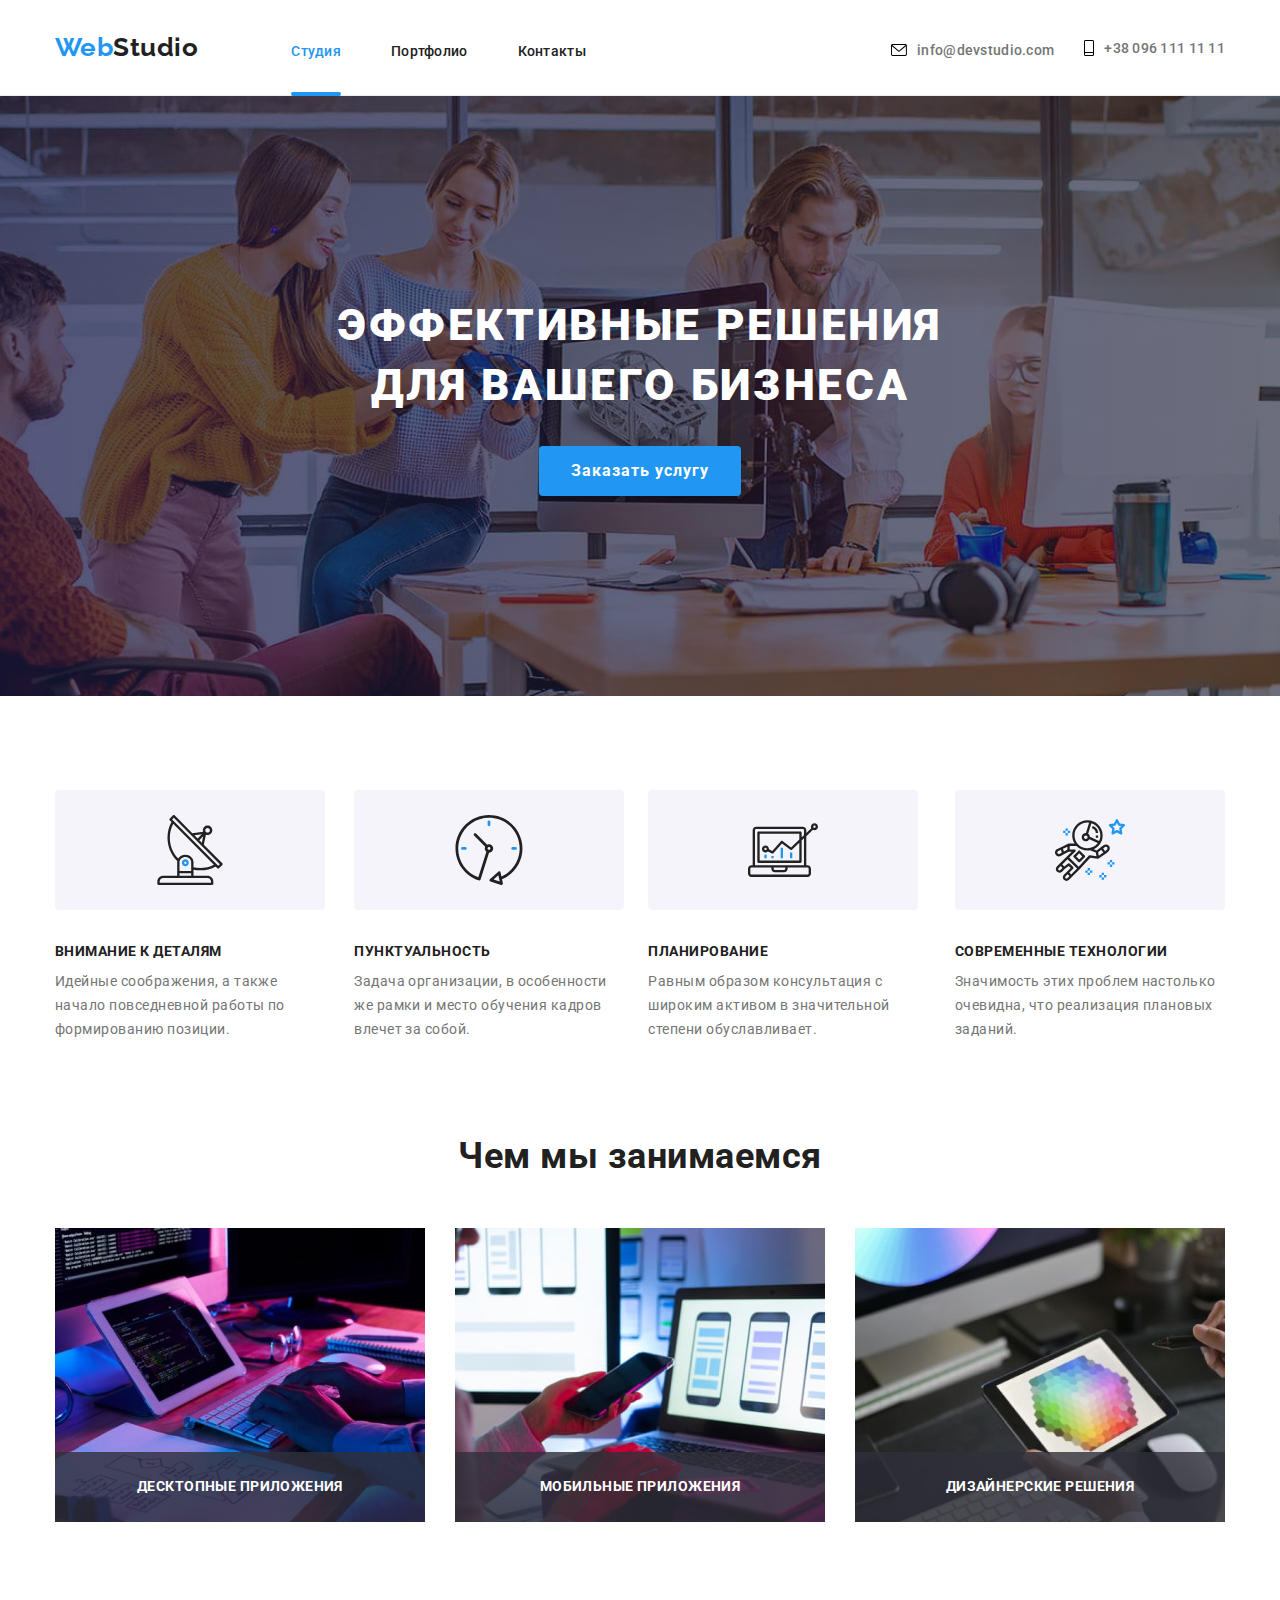
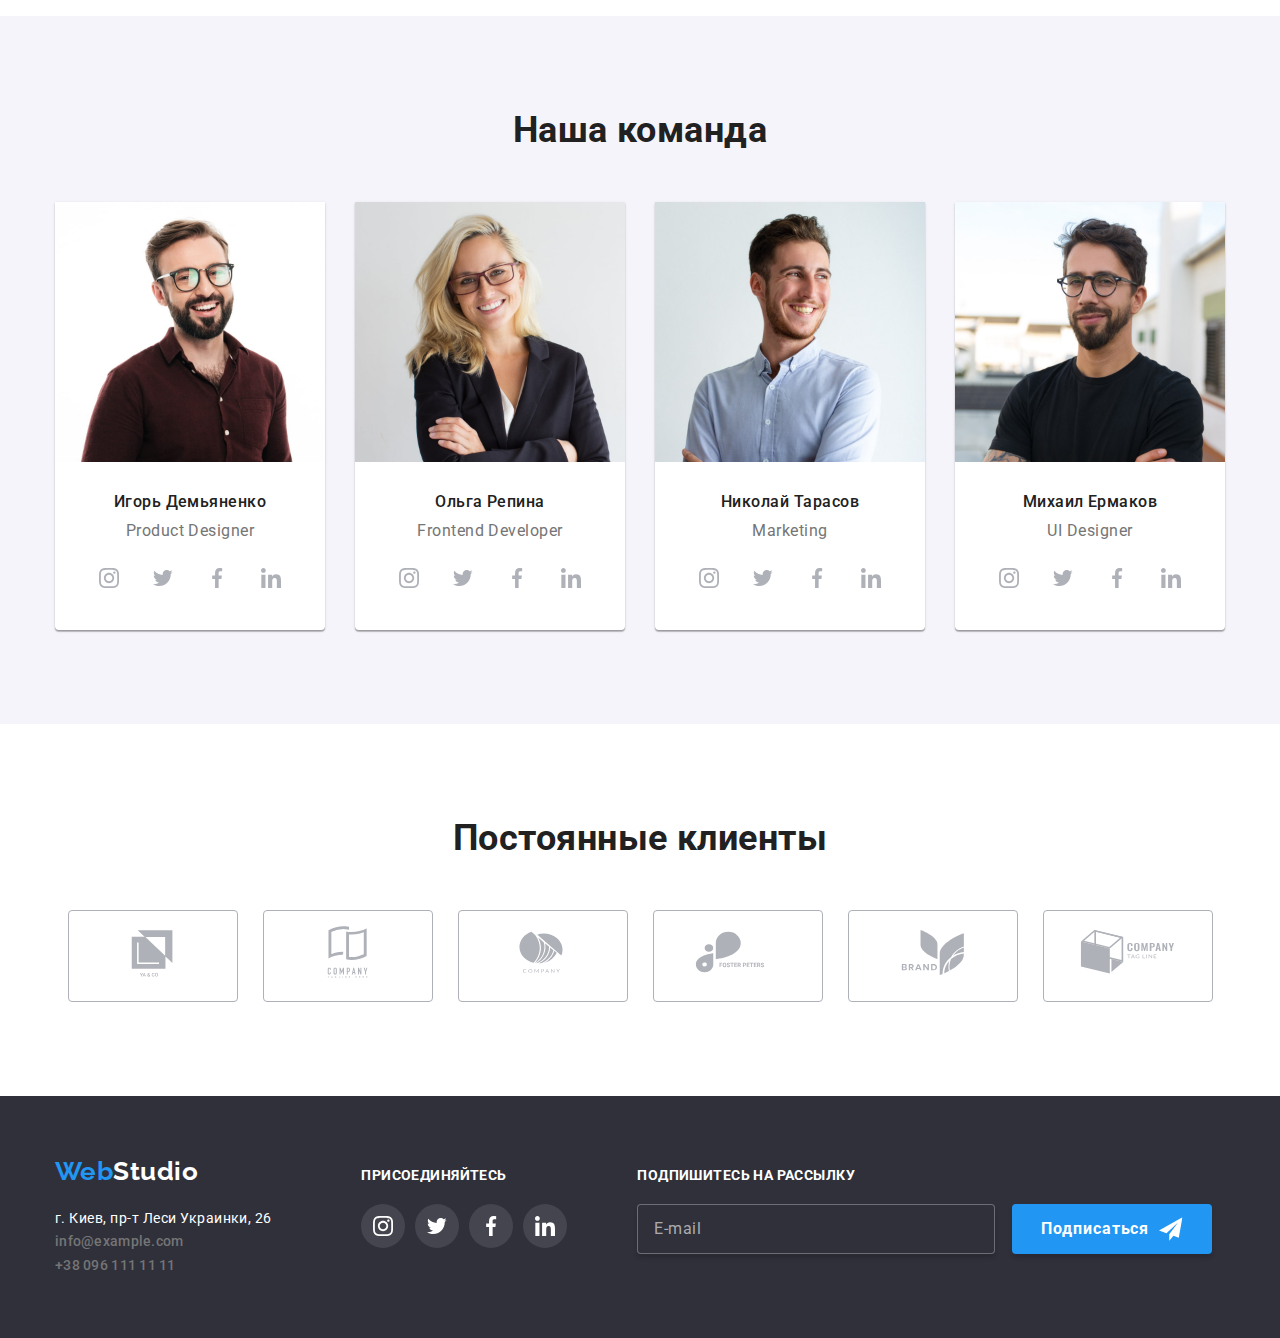
==== index.html @ 7a1269e2 "Добавляет стартовые файлы" ====
<!DOCTYPE html>
<html lang="ru">
<head>
    <meta charset="UTF-8">
    <meta http-equiv="X-UA-Compatible" content="IE=edge">
    <meta name="viewport" content="width=device-width, initial-scale=1.0">
    <title>Document</title>

    <link rel="preconnect" href="https://fonts.googleapis.com">
    <link rel="preconnect" href="https://fonts.gstatic.com" crossorigin>
    <link href="https://fonts.googleapis.com/css2?family=Raleway:wght@700&family=Roboto:wght@400;500;700;900&display=swap" rel="stylesheet">

    <link rel="stylesheet" href="https://cdnjs.cloudflare.com/ajax/libs/modern-normalize/1.1.0/modern-normalize.min.css">

    <link rel="stylesheet" href="./css/reset.css">
    <link rel="stylesheet" href="./css/styles.css">

</head>
<body>
    <!--Шапка сайта-->
   <header class="header">
       <div class="container">
            <a href="./index.html" class="logo" lang="en">Web<span class="logo-color-black">Studio</span></a>

            <nav>
                <ul class="site-nav list">
                    <li><a href="./index.html" class="nav-link current">Студия</a></li>
                    <li><a href="./portfolio.html" class="nav-link">Портфолио</a></li>
                    <li><a href="#" class="nav-link">Контакты</a></li>
                </ul>
            </nav>

            <ul class="contacts">
                <li>
                    <a href="mailto:info@devstudio.com" class="contact-link">
                    <svg class="contact-icon" width="16" height="12"><use href="./images/icons.svg#icon-mail-icon"></use></svg>
                    info@devstudio.com</a>
                </li>
                <li>
                    <a href="tel:+380961111111" class="contact-link">
                    <svg class="contact-icon" width="10" height="16"><use href="./images/icons.svg#icon-phone-icon"></use></svg>
                    +38 096 111 11 11</a>
                </li>
            </ul>
        </div>
   </header>

    <main>

    <!--section hero-->
        <section class="hero">
            <div class="container">
                <h1 class="hero-title">Эффективные решения<br/> для вашего бизнеса</h1>
                <button type="button" class="submit" data-modal-open>Заказать услугу</button>
            </div>
        </section>

    <!--Особенности-->
        <section class="section features">
            <h2 class="hidden-elem">Особенности</h2>

            <div class="container">
            <ul class="features-list">
                <li>
                    <svg class="features-icon">
                        <use href="./images/icons.svg#icon-antenna"></use>
                    </svg>
                    <h3 class="title">Внимание к деталям</h3>
                    <p class="desc">Идейные соображения, а также начало повседневной работы по формированию позиции.</p>
                </li>
                <li>
                    <svg class="features-icon">
                        <use href="./images/icons.svg#icon-clock"></use>
                    </svg>
                    <h3 class="title">Пунктуальность</h3>
                    <p class="desc">Задача организации, в особенности же рамки и место обучения кадров влечет за собой.</p>
                </li>
                <li>
                    <svg class="features-icon">
                        <use href="./images/icons.svg#icon-diagram"></use>
                    </svg>
                    <h3 class="title">Планирование</h3>
                    <p class="desc">Равным образом консультация с широким активом в значительной степени обуславливает.</p>
                </li>
                <li>
                    <svg class="features-icon">
                        <use href="./images/icons.svg#icon-astronaut"></use>
                    </svg>
                    <h3 class="title">Современные технологии</h3>
                    <p class="desc">Значимость этих проблем настолько очевидна, что реализация плановых заданий.</p>
                </li>
            </ul>
            </div>
        </section>

    <!--Чем мы занимаемся-->
        <section class="section">
            <h2 class="section-title">Чем мы занимаемся</h2>
            <div class="container">

            <ul class="works">
                <li>
                    <div class="img-wrap">
                        <a href="">
                            <img src="./images/img1.jpg" alt="Разработка десктопного приложения" width="370" height="294">
                        </a>

                        <div class="description">
                            <p class="description-text">Десктопные приложения</p>
                        </div>
                    </div>
                </li>
                <li>
                    <div class="img-wrap">
                        <a href="">
                            <img src="./images/img2.jpg" alt="Разработка мобильного приложения" width="370" height="294">
                        </a>

                        <div class="description">
                            <p class="description-text">Мобильные приложения</p>
                        </div>
                    </div>
                </li>
                <li>
                    <div class="img-wrap">
                        <a href="">
                            <img src="./images/img3.jpg" alt="Дизайн" width="370" height="294">
                        </a>

                        <div class="description">
                            <p class="description-text">Дизайнерские решения</p>
                        </div>
                    </div>
                </li>
            </ul>
            </div>
        </section>

    <!--Наша команда-->
        <section class="section team">
            <h2 class="section-title">Наша команда</h2>

            <div class="container">

            <ul class="team-members">
                <li class="card">
                    <img src="./images/photo1.jpg" alt="Игорь Демьяненко" width="270"> 
                    <div class="member-card">
                        <h3 class="name">Игорь Демьяненко</h3>
                        <p class="position">Product Designer</p>

                        <ul class="social-list">
                            <li>
                                <a href="#" class="social-link" aria-label="Instagram">
                                    <svg class="icon">
                                        <use href="./images/icons.svg#icon-instagram"></use>
                                    </svg>
                                </a>
                            </li>
                            <li>
                                <a href="#" class="social-link" aria-label="Twitter">
                                    <svg class="icon">
                                        <use href="./images/icons.svg#icon-twitter"></use>
                                    </svg>
                                </a>
                            </li>
                            <li>
                                <a href="#" class="social-link" aria-label="Facebook">
                                    <svg class="icon">
                                        <use href="./images/icons.svg#icon-facebook"></use>
                                    </svg>
                                </a>
                            </li>
                            <li>
                                <a href="#" class="social-link" aria-label="LinkedIn">
                                    <svg class="icon">
                                        <use href="./images/icons.svg#icon-linkedin"></use>
                                    </svg>
                                </a>
                            </li>
                        </ul>
                    </div>
                </li>
                <li class="card">
                    <img src="./images/photo2.jpg" alt="Ольга Репина" width="270">
                    <div class="member-card">
                        <h3 class="name">Ольга Репина</h3>
                        <p class="position">Frontend Developer</p>

                        <ul class="social-list">
                            <li>
                                <a href="#" class="social-link" aria-label="Instagram">
                                    <svg class="icon">
                                        <use href="./images/icons.svg#icon-instagram"></use>
                                    </svg>
                                </a>
                            </li>
                            <li>
                                <a href="#" class="social-link" aria-label="Twitter">
                                    <svg class="icon">
                                        <use href="./images/icons.svg#icon-twitter"></use>
                                    </svg>
                                </a>
                            </li>
                            <li>
                                <a href="#" class="social-link" aria-label="Facebook">
                                    <svg class="icon">
                                        <use href="./images/icons.svg#icon-facebook"></use>
                                    </svg>
                                </a>
                            </li>
                            <li>
                                <a href="#" class="social-link" aria-label="LinkedIn">
                                    <svg class="icon">
                                        <use href="./images/icons.svg#icon-linkedin"></use>
                                    </svg>
                                </a>
                            </li>
                        </ul>
                    </div>
                </li>
                <li class="card">
                    <img src="./images/photo3.jpg" alt="Николай Тарасов" width="270">
                    <div class="member-card">
                        <h3 class="name">Николай Тарасов</h3>
                        <p class="position">Marketing</p>

                        <ul class="social-list">
                            <li>
                                <a href="#" class="social-link" aria-label="Instagram">
                                    <svg class="icon">
                                        <use href="./images/icons.svg#icon-instagram"></use>
                                    </svg>
                                </a>
                            </li>
                            <li>
                                <a href="#" class="social-link" aria-label="Twitter">
                                    <svg class="icon">
                                        <use href="./images/icons.svg#icon-twitter"></use>
                                    </svg>
                                </a>
                            </li>
                            <li>
                                <a href="#" class="social-link" aria-label="Facebook">
                                    <svg class="icon">
                                        <use href="./images/icons.svg#icon-facebook"></use>
                                    </svg>
                                </a>
                            </li>
                            <li>
                                <a href="#" class="social-link" aria-label="LinkedIn">
                                    <svg class="icon">
                                        <use href="./images/icons.svg#icon-linkedin"></use>
                                    </svg>
                                </a>
                            </li>
                        </ul>
                    </div>
                </li>
                <li class="card">
                    <img src="./images/photo4.jpg" alt="Михаил Ермаков" width="270">
                    <div class="member-card">
                        <h3 class="name">Михаил Ермаков</h3>
                        <p class="position">UI Designer</p>

                        <ul class="social-list">
                            <li>
                                <a href="#" class="social-link" aria-label="Instagram">
                                    <svg class="icon">
                                        <use href="./images/icons.svg#icon-instagram"></use>
                                    </svg>
                                </a>
                            </li>
                            <li>
                                <a href="#" class="social-link" aria-label="Twitter">
                                    <svg class="icon">
                                        <use href="./images/icons.svg#icon-twitter"></use>
                                    </svg>
                                </a>
                            </li>
                            <li>
                                <a href="#" class="social-link" aria-label="Facebook">
                                    <svg class="icon">
                                        <use href="./images/icons.svg#icon-facebook"></use>
                                    </svg>
                                </a>
                            </li>
                            <li>
                                <a href="#" class="social-link" aria-label="LinkedIn">
                                    <svg class="icon">
                                        <use href="./images/icons.svg#icon-linkedin"></use>
                                    </svg>
                                </a>
                            </li>
                        </ul>
                    </div>
                </li>
            </ul>
            </div>
        </section>

    <!--Постоянные клиенты-->
        <section class="section">
            <h2 class="section-title">Постоянные клиенты</h2>

            <div class="container">
                <ul class="clients">
                    <li class="client">
                        <a href="#" class="client-link">
                            <svg class="client-icon"><use href="./images/icons.svg#icon-client-1"></use></svg>
                        </a>
                    </li>
                    <li class="client">
                        <a href="#" class="client-link">
                            <svg class="client-icon"><use href="./images/icons.svg#icon-client-2"></use></svg>
                        </a>
                    </li>
                    <li class="client">
                        <a href="#" class="client-link">
                            <svg class="client-icon"><use href="./images/icons.svg#icon-client-3"></use></svg>
                        </a>
                    </li>
                    <li class="client">
                        <a href="#" class="client-link">
                            <svg class="client-icon"><use href="./images/icons.svg#icon-client-4"></use></svg>
                        </a>
                    </li>
                    <li class="client">
                        <a href="#" class="client-link">
                            <svg class="client-icon"><use href="./images/icons.svg#icon-client-5"></use></svg>
                        </a>
                    </li>
                    <li class="client">
                        <a href="#" class="client-link">
                            <svg class="client-icon"><use href="./images/icons.svg#icon-client-6"></use></svg>
                        </a>
                    </li>
                </ul>
            </div>
        </section>
    </main>

<!--footer-->
    <footer class="footer">
        <div class="container">

            <ul class="footer-list">
                <li>
                    <a href="./index.html" class="logo" lang="en">Web<span class="logo-color-white">Studio</span></a>
    
                    <address class="address">
                        <ul>
                            <li>г. Киев, пр-т Леси Украинки, 26</li>
                            <li>
                                <a href="mailto:info@example.com" class="contact-link">info@example.com</a>
                            </li>
                            <li>
                                <a href="tel:+380961111111" class="contact-link">+38 096 111 11 11</a>
                            </li>
                        </ul>
                    </address>
                </li>
            
                <li>
                    <h2 class="join-title">Присоединяйтесь</h2>

                <ul class="social-list join">
                    <li>
                        <a href="#" class="social-link" aria-label="Instagram">
                            <svg class="icon">
                                <use href="./images/icons.svg#icon-instagram"></use>
                            </svg>
                        </a>
                    </li>
                    <li>
                        <a href="#" class="social-link" aria-label="Twitter">
                            <svg class="icon">
                                <use href="./images/icons.svg#icon-twitter"></use>
                            </svg>
                        </a>
                    </li>
                    <li>
                        <a href="#" class="social-link" aria-label="Facebook">
                            <svg class="icon">
                                <use href="./images/icons.svg#icon-facebook"></use>
                            </svg>
                        </a>
                    </li>
                    <li>
                        <a href="#" class="social-link" aria-label="LinkedIn">
                            <svg class="icon">
                                <use href="./images/icons.svg#icon-linkedin"></use>
                            </svg>
                        </a>
                    </li>
                </ul>
                </li>

                <li>
                    <h2 class="subscribe-title">Подпишитесь на рассылку</h2>
                    <form action="subscribe-form">
                        <input type="email" placeholder="E-mail" class="subscribe-input">
                        <button type="submit" class="subscribe-button">Подписаться<svg class="subscribe-icon">
                            <use href="./images/icons.svg#icon-send"></use>
                        </svg>
                        </button>
                    </form>
                </li>
            </ul>
        </div>
    </footer>

<!--Модальное окно-->
    <div class="backdrop is-hidden" data-modal>
        <div class="modal">
            <button type="button" class="close" data-modal-close>
                <svg class="close-icon">
                    <use href="./images/icons.svg#icon-close"></use>
                </svg>
            </button>

            <form class="form">
                <p class="form-title">Оставьте свои данные, мы вам перезвоним</p>

                <div class="form-field">
                <label class="form-label">Имя</label>
                    <input type="text" name="name" class="form-input">
                    <svg class="form-icon" width="12" height="12">
                        <use href="./images/icons.svg#icon-name"></use>
                    </svg>
                </div>

                <div class="form-field">
                    <label class="form-label">Телефон</label>
                    <input type="tel" name="tel" class="form-input">
                    <svg class="form-icon" width="13" height="13">
                        <use href="./images/icons.svg#icon-tel"></use>
                    </svg>
                </div>

                <div class="form-field">
                    <label class="form-label">Почта</label>
                    <input type="email" name="email" class="form-input">
                    <svg class="form-icon" width="15" height="12">
                        <use href="./images/icons.svg#icon-email"></use>
                    </svg>
                </div>

                <div class="form-field comment">
                    <label class="form-label">Комментарий</label>
                    <textarea name="comment" rows="5" placeholder="Введите текст" class="form-textarea"></textarea>
                </div>

                <div class="form-checkbox">
                    <input type="checkbox" name="checkbox" class="checkbox">
                    <svg class="checkbox-icon" width="16" height="15">
                        <use href="./images/icons.svg#icon-checked"></use>
                    </svg>
                    
                    <label class="checkbox-terms">Соглашаюсь с рассылкой и принимаю <span class="terms-link">Условия договора</span></label>
                </div>

                <button type="submit" class="submit checkbox-button">Отправить</button>
                
            </form>
        </div>

    </div>

    <script src="./js/modal.js"></script>
</body>
</html>
---- css/styles.css ----
:root {
    --main-text-color: #757575;
    --title-text-color: #212121;
    --accent-color: #2196F3;
    --background-accent-color: #2F303A;
    --background-main-color:  #FFFFFF;
    --background-secondary-color: #F5F4FA;

    --card-set-gap: 30px;
    --icon-color: #AFB1B8;
}

body {
    font-family: 'Roboto', sans-serif;
    color: var(--main-text-color);
    background-color: var(--background-main-color);

    letter-spacing: 0.03em;
}

.section {
    padding: 94px 0;
}

.container {
    width: 1200px;
    padding: 0 15px;
    /*border: 1px solid red;*/
    margin: 0 auto;
}

.section-title {
    color: var(--title-text-color);
    font-size: 36px;
    font-weight: bold;
    line-height: 1.16;
    display: flex;
    justify-content: center;
    margin-bottom: 50px;
}

.hidden-elem {
    width: 1px;
    height: 1px;
    overflow: hidden;
    opacity: 0;
    margin-top: -1px;
}

nav,
.site-nav,
.contacts,
header .container {
    background-color: var(--background-main-color);
    display: flex;
    justify-content: space-between;
    align-items: baseline;
}

.header {
    border-bottom: 1px solid #ECECEC;
    padding: 32px 0;
}

.logo {
    display: flex;
    align-items: center;
    margin-right: 93px;

    font-family: Raleway;
    font-weight: bold;
    font-size: 26px;
    line-height: 1.19;
    color: var(--accent-color);  
}

.logo-color-black {
    color: var(--title-text-color);
}

.logo-color-white {
    color: var(--background-main-color);
}

.site-nav .nav-link {
    color: var(--title-text-color);
    font-size: 14px;
    font-weight: 500;
    letter-spacing: 0.02em;
    display: inline-block;
    
    margin-right: 50px;

    transition-property: color;
    transition-duration: 250ms;
    transition-timing-function: cubic-bezier(0.4, 0, 0.2, 1);
}

.site-nav .nav-link:hover,
.site-nav .nav-link:focus {
    color: var(--accent-color);
}

.site-nav .nav-link.current {
    color: var(--accent-color);
}

.nav-link.current::after {
    content: "";
    display: block;
    width: 100%;
    height: 4px;
    border-radius: 2px;
    background-color: var(--accent-color);
    position: relative;
    top: 33px;
    bottom: auto;
}

.contacts {
    margin-left: auto;
}

.contact-link {
    color: var(--main-text-color);
    font-size: 14px;
    font-weight: 500;
    letter-spacing: 0.02em;
    display: inline-flex;
    align-items: center;

    transition-property: color;
    transition-duration: 250ms;
    transition-timing-function: cubic-bezier(0.4, 0, 0.2, 1);
}

.contact-link:hover,
.contact-link:focus {
    color: var(--accent-color);
    fill: var(--accent-color);
}

.contacts .contact-link {
    margin-right: 30px;
}

.contact-icon {
    margin-right: 10px;
}

.site-nav li:last-child a,
.contacts li:last-child a {
    margin-right: 0;
}


/* Стили для index.html*/

.hero {
    max-width: 1600px;
    height: 600px;
    margin-left: auto;
    margin-right: auto;

    background-image: linear-gradient(to right, rgba(33, 38, 94, 0.5), rgba(47, 48, 58, 0.3)), url("../images/overlay-img.jpg");
    background-repeat: no-repeat;
    background-position: center;
    background-size: cover;
    background-color: var(--background-accent-color);

    display: flex;
    text-align: center;
    padding: 200px 0;
}

.hero .hero-title {
    color: #FFFFFF;
    font-style: normal;
    font-size: 44px;
    font-weight: 900;
    line-height: 1.36;
    letter-spacing: 0.06em;
    text-transform: uppercase;
    text-align: center;
    margin-bottom: 30px;
}

.submit {
    cursor: pointer;
    font-family: inherit;
    background-color: var(--accent-color);
    font-weight: bold;
    font-size: 16px;
    line-height: 1.87;
    letter-spacing: 0.06em;
    color: var(--background-main-color);
    box-shadow: 0px 4px 4px rgba(0, 0, 0, 0.15);
    border-radius: 4px;
    padding: 10px 32px;

    transition-property: background-color;
    transition-duration: 250ms;
    transition-timing-function: cubic-bezier(0.4, 0, 0.2, 1);
}

.submit:hover,
.submit:focus {
    background-color: #188CE8;
}

.section.features {
    padding-bottom: 0;
}
.features-list {
    display: flex;
    justify-content: space-between;
    margin-bottom: 0;
}

.features-icon {
    width: 270px;
    height: 120px;
    background:var(--background-secondary-color);
    padding: 25px 0;
    border-radius: 4px;
    margin-bottom: 30px;
}

.features-list .title {
    color: var(--title-text-color);
    font-weight: bold;
    font-size: 14px;
    line-height: 1.14;
    text-transform: uppercase;
    
    margin-bottom: 10px;
}

.features-list .desc {
    color: var(--main-text-color);
    font-size: 14px;
    line-height: 1.71;

    margin-right: 30px;
}

.features-list li:last-child p {
    margin-right: 0;
}

.works {
    display: flex;
    justify-content: space-between;
}

.img-wrap {
    position: relative;
}

.description {
    position: absolute;
    bottom: 0;
    width: 370px;
    height: 70px;
    background: rgba(47, 48, 58, 0.8);
    display: flex;
    justify-content: center;
    align-items: center;
}

.description-text {
    color: var(--background-main-color);
    font-weight: bold;
    font-size: 14px;
    line-height: 1.14;
    letter-spacing: 0.03em;
    text-transform: uppercase;
    text-align: center;
}

.section.team {
    background-color: var(--background-secondary-color);
}

.team-members {
    display: flex;
    justify-content: space-between;
}

.card {
    background-color: var(--background-main-color);
    box-shadow: 0px 1px 3px rgba(0, 0, 0, 0.12), 0px 1px 1px rgba(0, 0, 0, 0.14), 0px 2px 1px rgba(0, 0, 0, 0.2);
    border-radius: 0px 0px 4px 4px;
}

.member-card {
    padding: var(--card-set-gap) 0;
    text-align: center;
}

.team .name {
    font-weight: 500;
    font-size: 16px;
    line-height: 1.19;
    color: var(--title-text-color);
    margin-bottom: 10px;
}

.team .position {
    font-size: 16px;
    line-height: 1.19;
    color: var(--main-text-color);
}

.social-list {
    display: flex;
    justify-content: center;
    margin-top: 16px;
}

.social-list li:not(:last-child) {
    margin-right: 10px;
}

.social-link {
    display: block;
    width: 44px;
    height: 44px;
    border-radius: 50%;
    background-color: var(--background-main-color);

    transition-property: background-color, fill;
    transition-duration: 250ms;
    transition-timing-function: cubic-bezier(0.4, 0, 0.2, 1);
}

.social-link {
    display: flex;
    align-items: center;
    justify-content: center;
}

.social-link:hover,
.social-link:focus {
    background-color: var(--accent-color);
}

.social-link .icon {
    width: 20px;
    height: 20px;
    fill: var(--icon-color);
}

.social-link:hover .icon,
.social-link:focus .icon {
    fill: var(--background-main-color);
}

.clients {
    display: flex;
    justify-content: space-around;
}

.client {
    width: 170px;
    height: 92px;
    border: 1px solid var(--icon-color);
    box-sizing: border-box;
    border-radius: 4px;

    display: flex;
    align-items: center;
    justify-content: center;
    padding: 16px 32px;

    transition-property: border;
    transition-duration: 250ms;
    transition-timing-function: cubic-bezier(0.4, 0, 0.2, 1);
}

.client:hover,
.client:focus {
    border: 1px solid var(--accent-color);
}

.client-icon {
    width: 106px;
    height: 60px;
    fill: var(--icon-color);

    transition-property: fill;
    transition-duration: 250ms;
    transition-timing-function: cubic-bezier(0.4, 0, 0.2, 1);
}

.client:hover .client-icon,
.client:focus .client-icon {
    fill: var(--accent-color);
}


/* Стили для portfolio.html*/

.filters {
    display: flex;
    justify-content: center;
    margin-bottom: 50px;
}

.filters .filter {
    cursor: pointer;
    font-family: inherit;
    font-weight: 500;
    font-size: 16px;
    line-height: 1.62;
    letter-spacing: 0.03em;
    color: var(--title-text-color);
    background-color: var(--background-secondary-color);
    border-radius: 4px;
    padding: 6px 22px;
    margin-right: 8px;

    transition-property: color, background-color, box-shadow;
    transition-duration: 250ms;
    transition-timing-function: cubic-bezier(0.4, 0, 0.2, 1);
}

.filters .filter:hover,
.filters .filter:focus {
    color: var(--background-main-color);
    background-color: var(--accent-color);
    box-shadow: 0px 3px 1px rgba(0, 0, 0, 0.1), 0px 1px 2px rgba(0, 0, 0, 0.08), 0px 2px 2px rgba(0, 0, 0, 0.12);
}

.filters li:last-child {
    margin-right: 0;
}

.portfolio-list {
    display: flex;
    flex-wrap: wrap;

    margin-left: calc(-1 * var(--card-set-gap));
    margin-top: calc(-1 * var(--card-set-gap));
}

.list-item {
    background-color: var(--background-main-color);

    flex-basis: calc(100% / 3 - var(--card-set-gap));
    margin-left: var(--card-set-gap);
    margin-top: var(--card-set-gap);

    transition-property: box-shadow;
    transition-duration: 250ms;
    transition-timing-function: cubic-bezier(0.4, 0, 0.2, 1);
}

.list-item:hover,
.list-item:focus {
    box-shadow: 0px 1px 1px rgba(0, 0, 0, 0.12), 0px 4px 4px rgba(0, 0, 0, 0.06), 1px 4px 6px rgba(0, 0, 0, 0.16);
}


.img-thumb {
    position: relative;
    overflow: hidden;
}

.list-item:hover .overlay,
.list-item:focus .overlay {
    transform: translatey(0);
}

.overlay {
    position: absolute;
    top: 0;
    left: 0;
    width: 100%;
    height: 100%;
    background-color: rgba(33, 150, 243, 0.9);

    transform: translatey(100%);
    transition: transform 250ms ease;
}

.overlay > p {
    padding: 63px 24px;
    margin: 0;

    font-size: 18px;
    line-height: 1.55;
    letter-spacing: 0.03em;
    color: var(--background-main-color);
}

.list-title {
    padding: 20px 24px;
    border: 1px solid #EEEEEE;
    border-top: transparent;
    box-sizing: border-box;
}

.portfolio-list .subtitle {
    font-weight: bold;
    font-size: 18px;
    font-size: 18px;
    line-height: 2;
    letter-spacing: 0.06em;
    color: var(--title-text-color);
    margin-bottom: 4px;
}

.portfolio-list .desc {
    font-size: 16px;
    line-height: 1.87;
    color: var(--main-text-color);
}



.footer {
    background-color: var(--background-accent-color);
    padding: 60px 0;
}

.footer-list {
    display: flex;
    justify-content: flex-start;
    align-items: baseline;
}

.footer-list>li:not(:first-child) {
    margin-left: 70px;
}

.address {
    font-style: normal;
    font-weight: normal;
    font-size: 14px;
    line-height: 1.71;
    color: var(--background-main-color);
    margin-top: 20px;
}

.join-title,
.subscribe-title {
    color: var(--background-main-color);
    font-weight: bold;
    font-size: 14px;
    line-height: 1.14;
    letter-spacing: 0.03em;
    text-transform: uppercase;
    margin-bottom: 20px;
}

.join .social-link {
    background-color: rgba(255, 255, 255, 0.1);

    transition-property: background-color;
    transition-duration: 250ms;
    transition-timing-function: cubic-bezier(0.4, 0, 0.2, 1);
}

.join .social-link .icon {
    fill: var(--background-main-color);
}

.join .social-link:hover,
.join .social-link:focus {
    background-color: var(--accent-color);
}

.subscribe-form {
    display: flex;
    flex-direction: column;
}

.subscribe-input {
    width: 358px;
    height: 50px;
    background-color: var(--background-accent-color);
    border: 1px solid rgba(255, 255, 255, 0.3);
    box-sizing: border-box;
    box-shadow: 0px 4px 4px rgba(0, 0, 0, 0.15);
    border-radius: 4px;
    padding: 15px 16px;
    color: var(--background-main-color);
}

.subscribe-input::placeholder {
    font-style: normal;
    font-weight: normal;
    font-size: 16px;
    line-height: 1.25;
    display: flex;
    align-items: center;
    letter-spacing: 0.03em;
    color: rgba(255, 255, 255, 0.6);
}

.subscribe-button {
    display: inline-flex;
    justify-content: center;
    align-items: center;
    width: 200px;
    height: 50px;
    cursor: pointer;
    font-family: inherit;
    background-color: var(--accent-color);
    box-shadow: 0px 4px 4px rgba(0, 0, 0, 0.15);
    border-radius: 4px;
    padding: 10px 29px;
    font-weight: bold;
    font-size: 16px;
    line-height: 1.87;
    letter-spacing: 0.06em;
    color: var(--background-main-color);
    margin-left: 12px;

    transition-property: background-color;
    transition-duration: 250ms;
    transition-timing-function: cubic-bezier(0.4, 0, 0.2, 1);
}

.subscribe-button:hover,
.subscribe-button:focus {
    background-color: #188CE8;
}

.subscribe-icon {
    width: 24px;
    height: 24px;
    fill: var(--background-main-color);
    margin-left: 10px;
}

/* Стили для модального окна*/

.backdrop {
    position: fixed;
    top: 0;
    left: 0;
    width: 100%;
    height: 100%;
    background-color: rgba(0, 0, 0, 0.2);

    opacity: 1; 
    transition: opacity 250ms cubic-bezier(0.4, 0, 0.2, 1);
}

.backdrop.is-hidden {
    opacity: 0;
    pointer-events: none;
}

.backdrop.is-hidden .modal {
    transform: translate(-50%, -50%) scale(1.1);
}

.modal {
    position: absolute;
    top: 50%;
    left: 50%;
    transform: translate(-50%, -50%);
    width: 528px;
    height: 581px;

    transform: translate(-50%, -50%) scale(1);
    transition: transform 250ms cubic-bezier(0.4, 0, 0.2, 1);

    background-color: var(--background-main-color);
    box-shadow: 0px 1px 3px rgba(0, 0, 0, 0.12), 0px 1px 1px rgba(0, 0, 0, 0.14), 0px 2px 1px rgba(0, 0, 0, 0.2);
    border-radius: 4px;

    padding: 40px;
}

.close {
    position: absolute;
    top: 8px;
    right: 8px;

    display: block;
    width: 30px;
    height: 30px;
    border-radius: 50%;
    background-color: var(--background-main-color);
    border: 1px solid rgba(0, 0, 0, 0.1);
    cursor: pointer;
}

.close-icon {
    width: 11px;
    height: 11px;
    fill: #000000;
}

.close:hover .close-icon,
.close:focus .close-icon {
    fill: var(--accent-color);
}

.form {
    display: flex;
    flex-direction: column;
}

.form-title {
    font-weight: bold;
    font-size: 20px;
    line-height: 1.15;
    letter-spacing: 0.03em;
    color: var(--title-text-color);
    text-align: center;
    margin-bottom: 12px;
}

.form-field {
    position: relative;
    
    margin-bottom: 10px;
    height: 100%;
}

.form-label {
    font-style: normal;
    font-weight: normal;
    font-size: 12px;
    line-height: 1.16;
    letter-spacing: 0.01em;
    color: var(--main-text-color);
    margin-bottom: 4px;
}

.form-input,
.form-textarea {
    width: 100%;
    border: 1px solid rgba(33, 33, 33, 0.2);
    box-sizing: border-box;
    border-radius: 4px;
}

.form-input:focus,
.form-textarea:focus {
    outline-color: var(--accent-color);
    border: 1px solid #2196F3;
}

.form-input {
    display: flex;
    align-items: center;
    height: 40px;
    padding: 14px;
    padding-left: 42px;
}

.form-icon {
    position: absolute;
    top: 50%;
    transform: translateY(25%);
    left: 12px;
    
    fill: var(--title-text-color);
    

    transition: fill 250ms cubic-bezier(0.4, 0, 0.2, 1);
}

.form-input:focus + .form-icon,
.form-textarea:focus + .form-icon {
    fill: var(--accent-color);
}

.form-textarea {
    height: 120px;
    resize: none;
    padding: 12px 16px;
}

.form-textarea::placeholder {
    font-style: normal;
    font-weight: normal;
    font-size: 12px;
    line-height: 1.16;
    letter-spacing: 0.01em;
    color: rgba(117, 117, 117, 0.5);
}

.form-field.comment {
    margin-bottom: 20px;
}

.form-checkbox {
    position: relative;
    display: inline-flex;
    justify-content: center;
    align-items: center;
    margin-bottom: 30px;
    width: 100%;
}

.checkbox-terms {
    font-style: normal;
    font-weight: normal;
    font-size: 14px;
    line-height: 1.71;
    letter-spacing: 0.03em;
    color: var(--main-text-color);
}

.checkbox-terms .terms-link {
    color: var(--accent-color);
    text-decoration: underline solid;
}

.checkbox {
    position: absolute;
    top: 3px;
    left: 12px;
    width: 16px;
    height: 15px;
    
    -moz-appearance: none;
    -webkit-appearance: none;
    appearance: none;
}

.checkbox-terms::before {
    content: "";
    display: inline-flex;
    text-align: center;
    width: 16px;
    height: 15px;
    border: 2px solid var(--title-text-color);
    border-radius: 2px;
    margin-right: 7px;
}

.checkbox-icon {
    position: absolute;
    top: 3px;
    left: 12px;
    opacity: 0;
    pointer-events: none;
    
    background-color: var(--accent-color);
    fill: var(--background-main-color);
    border: 2px solid #2196F3;
    border-radius: 2px;

    /*transform: translatex(50%);
    transition: transform 250ms cubic-bezier(0.4, 0, 0.2, 1);*/
}

.checkbox:focus {
    outline-color: var(--accent-color);
    border: 2px solid #2196F3;
    border-radius: 2px;
}

.checkbox:checked + .checkbox-icon {
    /*transform: translatex(-50%);*/
    opacity: 1; 
    transition: opacity 250ms cubic-bezier(0.4, 0, 0.2, 1);
    background-origin: border-box;
}

.checkbox-button {
    margin: 0 auto;
}
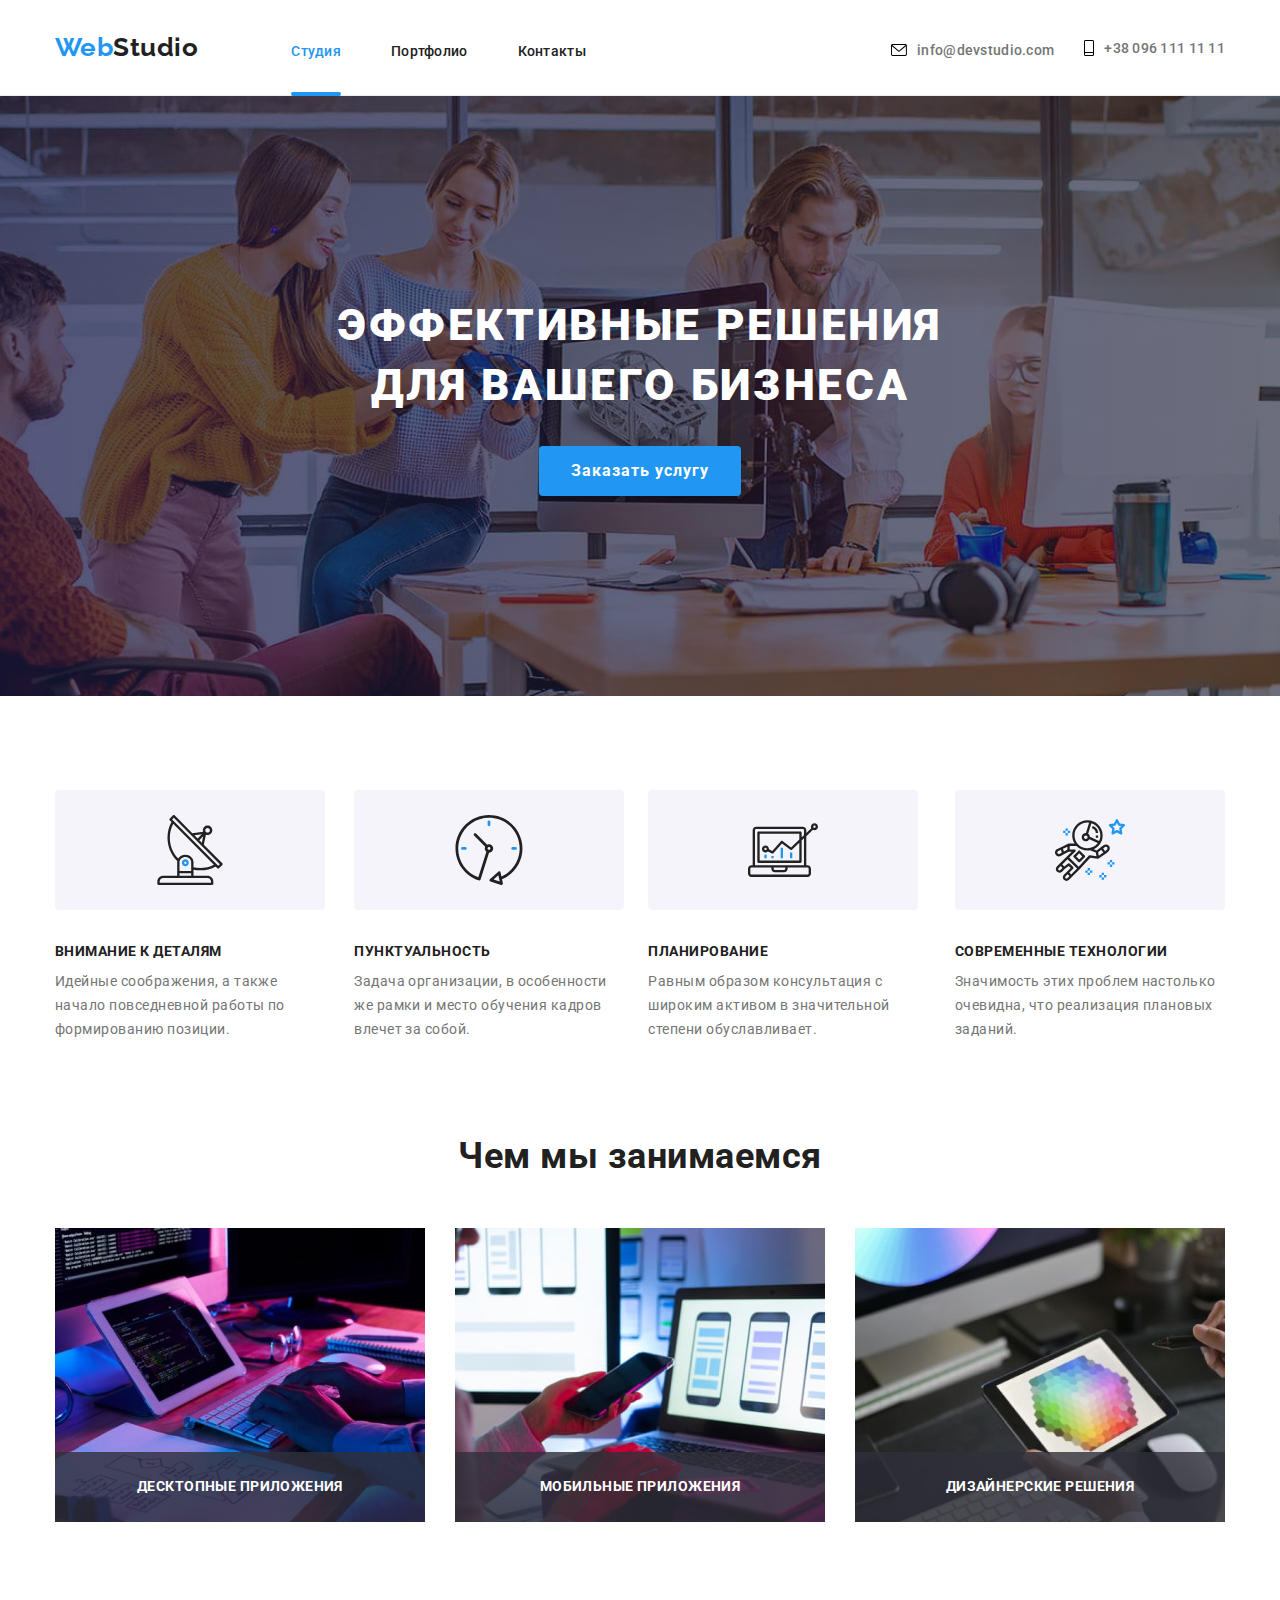
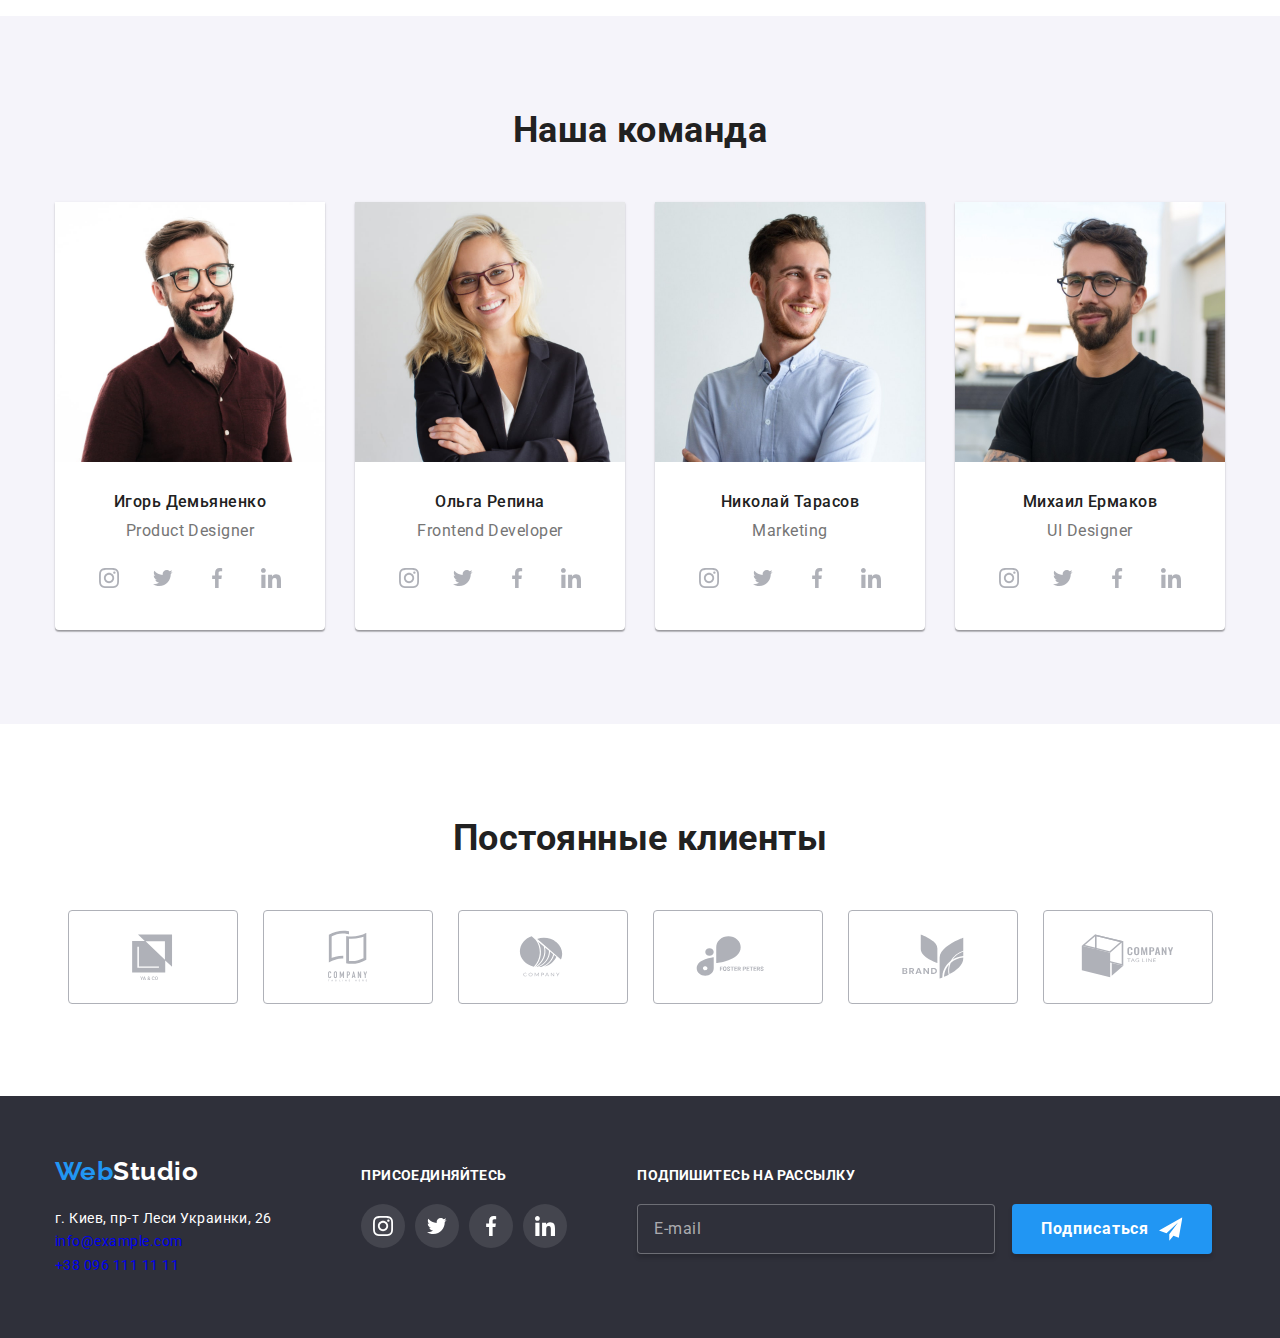
==== commit 52912664: "Вносит изменения" ====
--- a/index.html
+++ b/index.html
@@ -24,21 +24,21 @@
 
             <nav>
                 <ul class="site-nav list">
-                    <li><a href="./index.html" class="nav-link current">Студия</a></li>
-                    <li><a href="./portfolio.html" class="nav-link">Портфолио</a></li>
-                    <li><a href="#" class="nav-link">Контакты</a></li>
+                    <li><a href="./index.html" class="site-nav__link site-nav__link--current">Студия</a></li>
+                    <li><a href="./portfolio.html" class="site-nav__link">Портфолио</a></li>
+                    <li><a href="#" class="site-nav__link">Контакты</a></li>
                 </ul>
             </nav>
 
             <ul class="contacts">
                 <li>
-                    <a href="mailto:info@devstudio.com" class="contact-link">
-                    <svg class="contact-icon" width="16" height="12"><use href="./images/icons.svg#icon-mail-icon"></use></svg>
+                    <a href="mailto:info@devstudio.com" class="contacts__link">
+                    <svg class="contacts__icon" width="16" height="12"><use href="./images/icons.svg#icon-mail-icon"></use></svg>
                     info@devstudio.com</a>
                 </li>
                 <li>
-                    <a href="tel:+380961111111" class="contact-link">
-                    <svg class="contact-icon" width="10" height="16"><use href="./images/icons.svg#icon-phone-icon"></use></svg>
+                    <a href="tel:+380961111111" class="contacts__link">
+                    <svg class="contacts__icon" width="10" height="16"><use href="./images/icons.svg#icon-phone-icon"></use></svg>
                     +38 096 111 11 11</a>
                 </li>
             </ul>
@@ -50,8 +50,8 @@
     <!--section hero-->
         <section class="hero">
             <div class="container">
-                <h1 class="hero-title">Эффективные решения<br/> для вашего бизнеса</h1>
-                <button type="button" class="submit" data-modal-open>Заказать услугу</button>
+                <h1 class="hero__title">Эффективные решения<br/> для вашего бизнеса</h1>
+                <button type="button" class="hero__button submit" data-modal-open>Заказать услугу</button>
             </div>
         </section>
 
@@ -95,7 +95,7 @@
 
     <!--Чем мы занимаемся-->
         <section class="section">
-            <h2 class="section-title">Чем мы занимаемся</h2>
+            <h2 class="section__title">Чем мы занимаемся</h2>
             <div class="container">
 
             <ul class="works">
@@ -138,7 +138,7 @@
 
     <!--Наша команда-->
         <section class="section team">
-            <h2 class="section-title">Наша команда</h2>
+            <h2 class="section__title">Наша команда</h2>
 
             <div class="container">
 
@@ -301,38 +301,38 @@
 
     <!--Постоянные клиенты-->
         <section class="section">
-            <h2 class="section-title">Постоянные клиенты</h2>
+            <h2 class="section__title">Постоянные клиенты</h2>
 
             <div class="container">
                 <ul class="clients">
-                    <li class="client">
-                        <a href="#" class="client-link">
-                            <svg class="client-icon"><use href="./images/icons.svg#icon-client-1"></use></svg>
-                        </a>
-                    </li>
-                    <li class="client">
-                        <a href="#" class="client-link">
-                            <svg class="client-icon"><use href="./images/icons.svg#icon-client-2"></use></svg>
-                        </a>
-                    </li>
-                    <li class="client">
-                        <a href="#" class="client-link">
-                            <svg class="client-icon"><use href="./images/icons.svg#icon-client-3"></use></svg>
-                        </a>
-                    </li>
-                    <li class="client">
-                        <a href="#" class="client-link">
-                            <svg class="client-icon"><use href="./images/icons.svg#icon-client-4"></use></svg>
-                        </a>
-                    </li>
-                    <li class="client">
-                        <a href="#" class="client-link">
-                            <svg class="client-icon"><use href="./images/icons.svg#icon-client-5"></use></svg>
-                        </a>
-                    </li>
-                    <li class="client">
-                        <a href="#" class="client-link">
-                            <svg class="client-icon"><use href="./images/icons.svg#icon-client-6"></use></svg>
+                    <li class="clients__item">
+                        <a href="#" class="clients__link">
+                            <svg class="clients__icon"><use href="./images/icons.svg#icon-client-1"></use></svg>
+                        </a>
+                    </li>
+                    <li class="clients__item">
+                        <a href="#" class="clients__link">
+                            <svg class="clients__icon"><use href="./images/icons.svg#icon-client-2"></use></svg>
+                        </a>
+                    </li>
+                    <li class="clients__item">
+                        <a href="#" class="clients__link">
+                            <svg class="clients__icon"><use href="./images/icons.svg#icon-client-3"></use></svg>
+                        </a>
+                    </li>
+                    <li class="clients__item">
+                        <a href="#" class="clients__link">
+                            <svg class="clients__icon"><use href="./images/icons.svg#icon-client-4"></use></svg>
+                        </a>
+                    </li>
+                    <li class="clients__item">
+                        <a href="#" class="clients__link">
+                            <svg class="clients__icon"><use href="./images/icons.svg#icon-client-5"></use></svg>
+                        </a>
+                    </li>
+                    <li class="clients__item">
+                        <a href="#" class="clients__link">
+                            <svg class="clients__icon"><use href="./images/icons.svg#icon-client-6"></use></svg>
                         </a>
                     </li>
                 </ul>
--- a/css/styles.css
+++ b/css/styles.css
@@ -29,7 +29,7 @@
     margin: 0 auto;
 }
 
-.section-title {
+.section__title {
     color: var(--title-text-color);
     font-size: 36px;
     font-weight: bold;
@@ -82,7 +82,7 @@
     color: var(--background-main-color);
 }
 
-.site-nav .nav-link {
+.site-nav__link {
     color: var(--title-text-color);
     font-size: 14px;
     font-weight: 500;
@@ -96,16 +96,16 @@
     transition-timing-function: cubic-bezier(0.4, 0, 0.2, 1);
 }
 
-.site-nav .nav-link:hover,
-.site-nav .nav-link:focus {
+.site-nav__link:hover,
+.site-nav__link:focus {
     color: var(--accent-color);
 }
 
-.site-nav .nav-link.current {
+.site-nav__link--current {
     color: var(--accent-color);
 }
 
-.nav-link.current::after {
+.site-nav__link--current::after {
     content: "";
     display: block;
     width: 100%;
@@ -121,7 +121,7 @@
     margin-left: auto;
 }
 
-.contact-link {
+.contacts__link {
     color: var(--main-text-color);
     font-size: 14px;
     font-weight: 500;
@@ -134,17 +134,17 @@
     transition-timing-function: cubic-bezier(0.4, 0, 0.2, 1);
 }
 
-.contact-link:hover,
-.contact-link:focus {
+.contacts__link:hover,
+.contacts__link:focus {
     color: var(--accent-color);
     fill: var(--accent-color);
 }
 
-.contacts .contact-link {
+.contacts .contacts__link {
     margin-right: 30px;
 }
 
-.contact-icon {
+.contacts__icon {
     margin-right: 10px;
 }
 
@@ -173,7 +173,7 @@
     padding: 200px 0;
 }
 
-.hero .hero-title {
+.hero__title {
     color: #FFFFFF;
     font-style: normal;
     font-size: 44px;
@@ -361,29 +361,33 @@
     justify-content: space-around;
 }
 
-.client {
+.clients__item {
+    display: block;
     width: 170px;
     height: 92px;
+}
+
+.clients__link {
+    display: flex;
+    align-items: center;
+    justify-content: center;
+    padding: 16px 32px;
+
     border: 1px solid var(--icon-color);
     box-sizing: border-box;
     border-radius: 4px;
 
-    display: flex;
-    align-items: center;
-    justify-content: center;
-    padding: 16px 32px;
-
     transition-property: border;
     transition-duration: 250ms;
     transition-timing-function: cubic-bezier(0.4, 0, 0.2, 1);
 }
 
-.client:hover,
-.client:focus {
+.clients__link:hover,
+.clients__link:focus {
     border: 1px solid var(--accent-color);
 }
 
-.client-icon {
+.clients__icon {
     width: 106px;
     height: 60px;
     fill: var(--icon-color);
@@ -393,21 +397,21 @@
     transition-timing-function: cubic-bezier(0.4, 0, 0.2, 1);
 }
 
-.client:hover .client-icon,
-.client:focus .client-icon {
+.clients__link:hover .clients__icon,
+.clients__link:focus .clients__icon {
     fill: var(--accent-color);
 }
 
 
 /* Стили для portfolio.html*/
 
-.filters {
+.filter {
     display: flex;
     justify-content: center;
     margin-bottom: 50px;
 }
 
-.filters .filter {
+.filter__button {
     cursor: pointer;
     font-family: inherit;
     font-weight: 500;
@@ -425,18 +429,18 @@
     transition-timing-function: cubic-bezier(0.4, 0, 0.2, 1);
 }
 
-.filters .filter:hover,
-.filters .filter:focus {
+.filter__button:hover,
+.filter__button:focus {
     color: var(--background-main-color);
     background-color: var(--accent-color);
     box-shadow: 0px 3px 1px rgba(0, 0, 0, 0.1), 0px 1px 2px rgba(0, 0, 0, 0.08), 0px 2px 2px rgba(0, 0, 0, 0.12);
 }
 
-.filters li:last-child {
+.filter .filter__item:last-child {
     margin-right: 0;
 }
 
-.portfolio-list {
+.portfolio {
     display: flex;
     flex-wrap: wrap;
 
@@ -444,35 +448,38 @@
     margin-top: calc(-1 * var(--card-set-gap));
 }
 
-.list-item {
+.portfolio__item {
     background-color: var(--background-main-color);
 
     flex-basis: calc(100% / 3 - var(--card-set-gap));
     margin-left: var(--card-set-gap);
     margin-top: var(--card-set-gap);
-
+}
+
+.portfolio__link {
     transition-property: box-shadow;
-    transition-duration: 250ms;
-    transition-timing-function: cubic-bezier(0.4, 0, 0.2, 1);
-}
-
-.list-item:hover,
-.list-item:focus {
+    
+    transition-duration: 250ms;
+    transition-timing-function: cubic-bezier(0.4, 0, 0.2, 1);
+}
+
+.portfolio__link:hover,
+.portfolio__link:focus {
     box-shadow: 0px 1px 1px rgba(0, 0, 0, 0.12), 0px 4px 4px rgba(0, 0, 0, 0.06), 1px 4px 6px rgba(0, 0, 0, 0.16);
 }
 
 
-.img-thumb {
+.product__thumb {
     position: relative;
     overflow: hidden;
 }
 
-.list-item:hover .overlay,
-.list-item:focus .overlay {
+.portfolio__link:hover .product__overlay,
+.portfolio__link:focus .product__overlay {
     transform: translatey(0);
 }
 
-.overlay {
+.product__overlay {
     position: absolute;
     top: 0;
     left: 0;
@@ -484,7 +491,7 @@
     transition: transform 250ms ease;
 }
 
-.overlay > p {
+.product__text {
     padding: 63px 24px;
     margin: 0;
 
@@ -494,14 +501,14 @@
     color: var(--background-main-color);
 }
 
-.list-title {
+.product__label {
     padding: 20px 24px;
     border: 1px solid #EEEEEE;
     border-top: transparent;
     box-sizing: border-box;
 }
 
-.portfolio-list .subtitle {
+.product__title {
     font-weight: bold;
     font-size: 18px;
     font-size: 18px;
@@ -511,7 +518,7 @@
     margin-bottom: 4px;
 }
 
-.portfolio-list .desc {
+.product__desc {
     font-size: 16px;
     line-height: 1.87;
     color: var(--main-text-color);
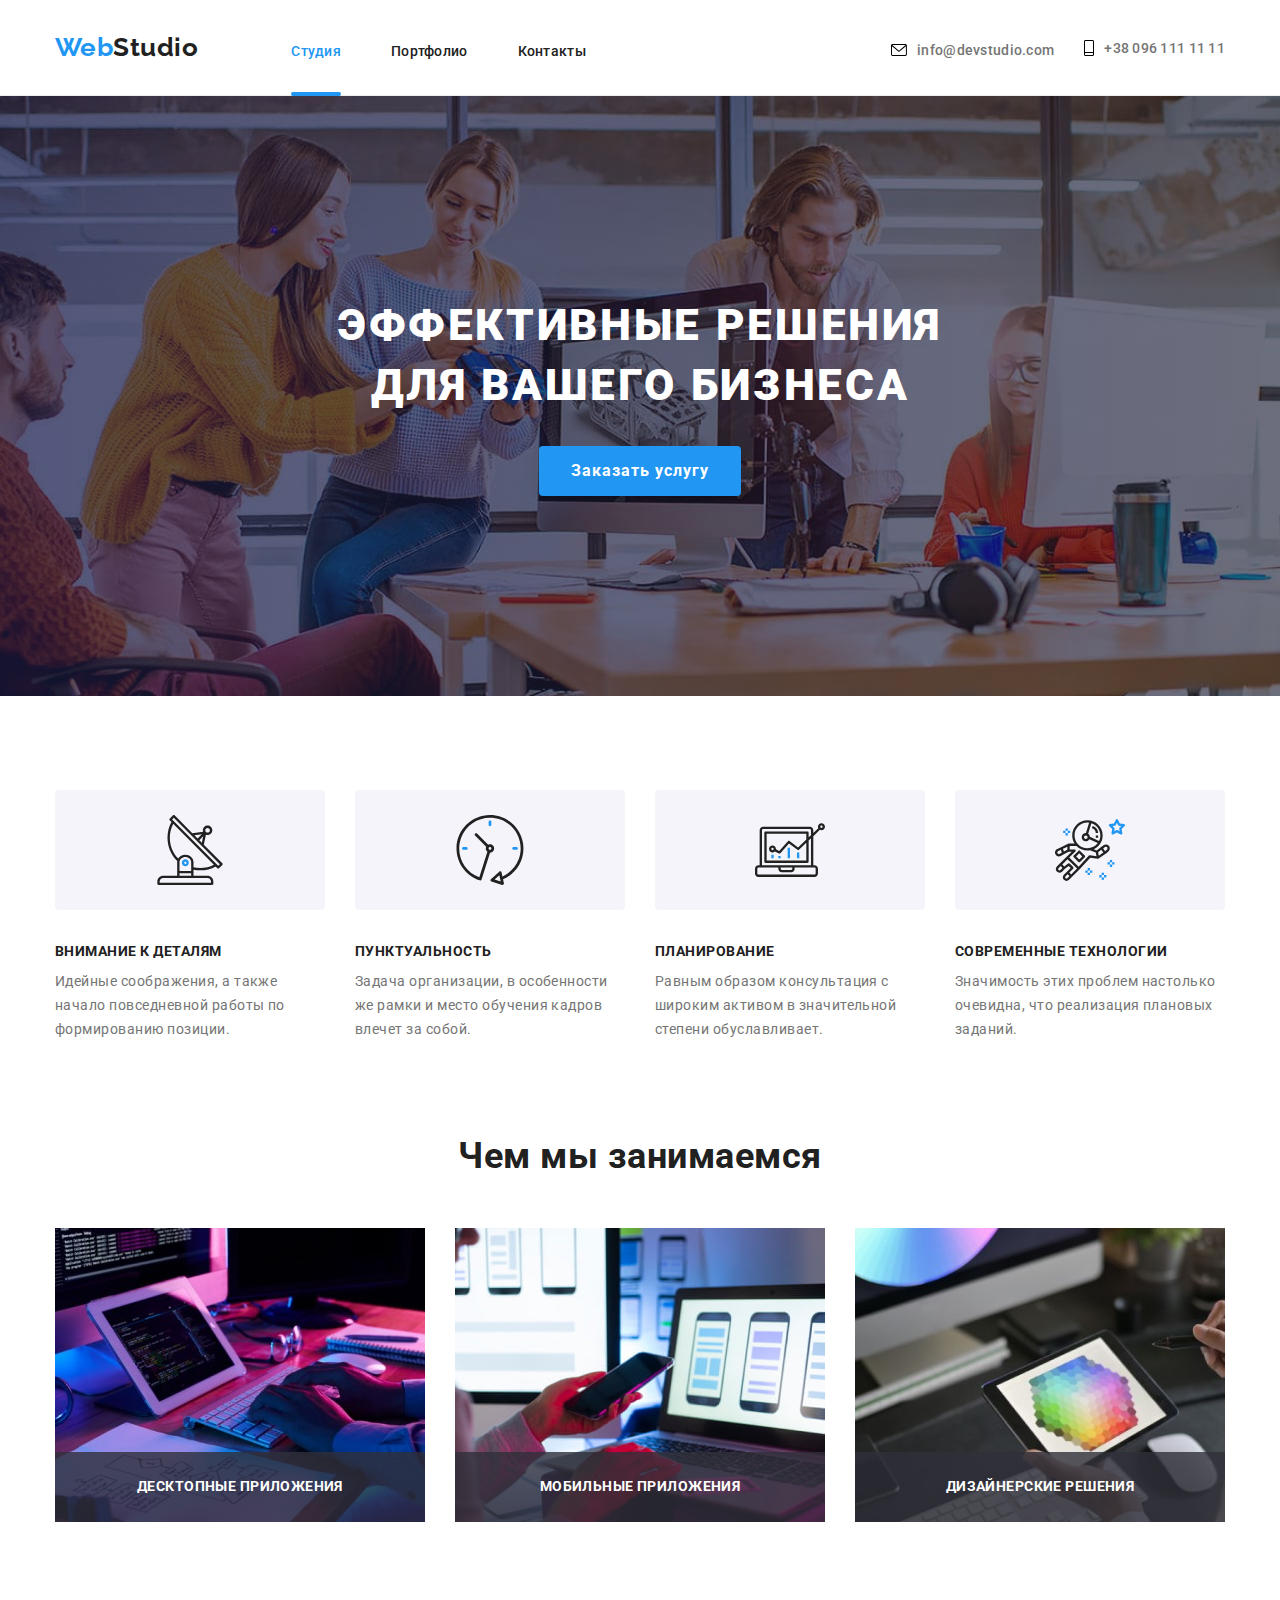
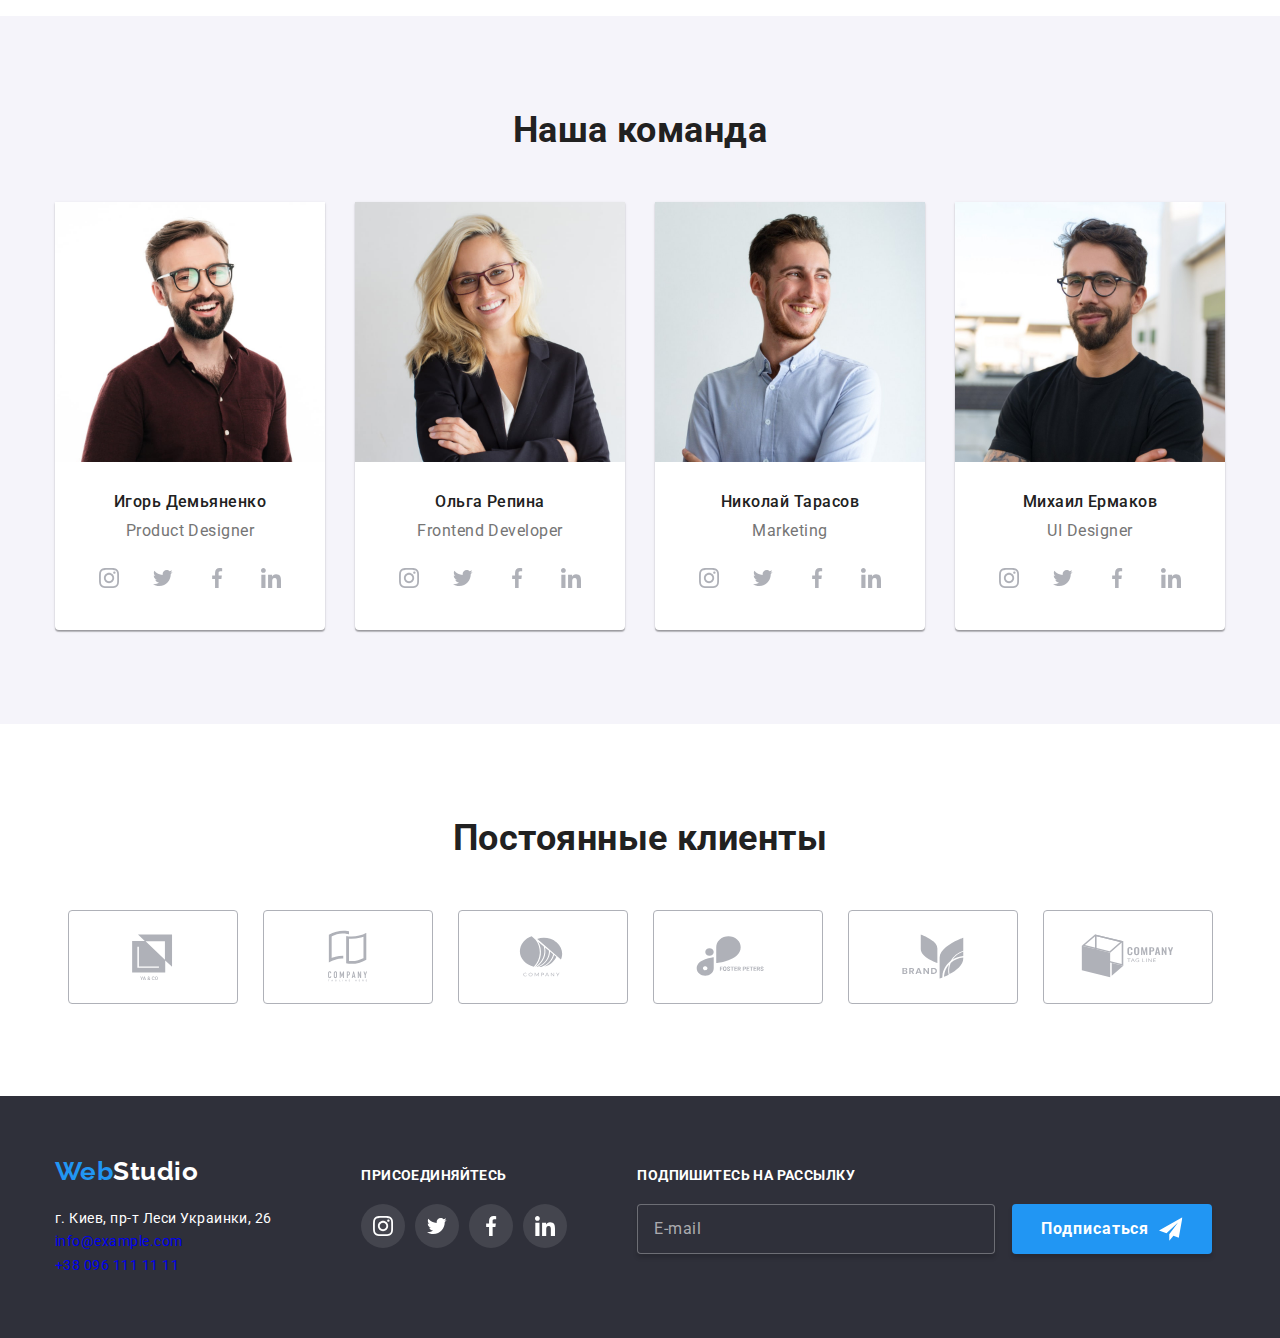
==== commit cd0471e1: "Вносит дополнения" ====
--- a/index.html
+++ b/index.html
@@ -56,38 +56,38 @@
         </section>
 
     <!--Особенности-->
-        <section class="section features">
+        <section class="section section-features">
             <h2 class="hidden-elem">Особенности</h2>
 
             <div class="container">
-            <ul class="features-list">
-                <li>
-                    <svg class="features-icon">
+            <ul class="features">
+                <li class="features__item">
+                    <svg class="features__icon">
                         <use href="./images/icons.svg#icon-antenna"></use>
                     </svg>
-                    <h3 class="title">Внимание к деталям</h3>
-                    <p class="desc">Идейные соображения, а также начало повседневной работы по формированию позиции.</p>
-                </li>
-                <li>
-                    <svg class="features-icon">
+                    <h3 class="features__title">Внимание к деталям</h3>
+                    <p class="features__desc">Идейные соображения, а также начало повседневной работы по формированию позиции.</p>
+                </li>
+                <li class="features__item">
+                    <svg class="features__icon">
                         <use href="./images/icons.svg#icon-clock"></use>
                     </svg>
-                    <h3 class="title">Пунктуальность</h3>
-                    <p class="desc">Задача организации, в особенности же рамки и место обучения кадров влечет за собой.</p>
-                </li>
-                <li>
-                    <svg class="features-icon">
+                    <h3 class="features__title">Пунктуальность</h3>
+                    <p class="features__desc">Задача организации, в особенности же рамки и место обучения кадров влечет за собой.</p>
+                </li>
+                <li class="features__item">
+                    <svg class="features__icon">
                         <use href="./images/icons.svg#icon-diagram"></use>
                     </svg>
-                    <h3 class="title">Планирование</h3>
-                    <p class="desc">Равным образом консультация с широким активом в значительной степени обуславливает.</p>
-                </li>
-                <li>
-                    <svg class="features-icon">
+                    <h3 class="features__title">Планирование</h3>
+                    <p class="features__desc">Равным образом консультация с широким активом в значительной степени обуславливает.</p>
+                </li>
+                <li class="features__item">
+                    <svg class="features__icon">
                         <use href="./images/icons.svg#icon-astronaut"></use>
                     </svg>
-                    <h3 class="title">Современные технологии</h3>
-                    <p class="desc">Значимость этих проблем настолько очевидна, что реализация плановых заданий.</p>
+                    <h3 class="features__title">Современные технологии</h3>
+                    <p class="features__desc">Значимость этих проблем настолько очевидна, что реализация плановых заданий.</p>
                 </li>
             </ul>
             </div>
@@ -99,200 +99,200 @@
             <div class="container">
 
             <ul class="works">
-                <li>
-                    <div class="img-wrap">
-                        <a href="">
-                            <img src="./images/img1.jpg" alt="Разработка десктопного приложения" width="370" height="294">
-                        </a>
-
-                        <div class="description">
-                            <p class="description-text">Десктопные приложения</p>
-                        </div>
-                    </div>
-                </li>
-                <li>
-                    <div class="img-wrap">
-                        <a href="">
-                            <img src="./images/img2.jpg" alt="Разработка мобильного приложения" width="370" height="294">
-                        </a>
-
-                        <div class="description">
-                            <p class="description-text">Мобильные приложения</p>
-                        </div>
-                    </div>
-                </li>
-                <li>
-                    <div class="img-wrap">
-                        <a href="">
-                            <img src="./images/img3.jpg" alt="Дизайн" width="370" height="294">
-                        </a>
-
-                        <div class="description">
-                            <p class="description-text">Дизайнерские решения</p>
-                        </div>
-                    </div>
+                <li class="works__item">
+                        <img src="./images/img1.jpg" alt="Разработка десктопного приложения" width="370" height="294">
+
+                        <div class="works__label">
+                            <p class="works__description">Десктопные приложения</p>
+                        </div>
+                </li>
+                <li class="works__item">
+                        <img src="./images/img2.jpg" alt="Разработка мобильного приложения" width="370" height="294">
+
+                        <div class="works__label">
+                            <p class="works__description">Мобильные приложения</p>
+                        </div>
+                </li>
+                <li class="works__item">
+                        <img src="./images/img3.jpg" alt="Дизайн" width="370" height="294">
+
+                        <div class="works__label">
+                            <p class="works__description">Дизайнерские решения</p>
+                        </div>
                 </li>
             </ul>
             </div>
         </section>
 
     <!--Наша команда-->
-        <section class="section team">
+        <section class="section section-team">
             <h2 class="section__title">Наша команда</h2>
 
             <div class="container">
 
-            <ul class="team-members">
-                <li class="card">
-                    <img src="./images/photo1.jpg" alt="Игорь Демьяненко" width="270"> 
-                    <div class="member-card">
-                        <h3 class="name">Игорь Демьяненко</h3>
-                        <p class="position">Product Designer</p>
-
-                        <ul class="social-list">
-                            <li>
-                                <a href="#" class="social-link" aria-label="Instagram">
-                                    <svg class="icon">
-                                        <use href="./images/icons.svg#icon-instagram"></use>
-                                    </svg>
-                                </a>
-                            </li>
-                            <li>
-                                <a href="#" class="social-link" aria-label="Twitter">
-                                    <svg class="icon">
-                                        <use href="./images/icons.svg#icon-twitter"></use>
-                                    </svg>
-                                </a>
-                            </li>
-                            <li>
-                                <a href="#" class="social-link" aria-label="Facebook">
-                                    <svg class="icon">
-                                        <use href="./images/icons.svg#icon-facebook"></use>
-                                    </svg>
-                                </a>
-                            </li>
-                            <li>
-                                <a href="#" class="social-link" aria-label="LinkedIn">
-                                    <svg class="icon">
-                                        <use href="./images/icons.svg#icon-linkedin"></use>
-                                    </svg>
-                                </a>
-                            </li>
-                        </ul>
+            <ul class="team">
+
+                <li class="team__item">
+                    <div class="team__card">
+                        <img src="./images/photo1.jpg" alt="Игорь Демьяненко" width="270"> 
+                        <div class="team__label">
+                            <h3 class="team__name">Игорь Демьяненко</h3>
+                            <p class="team__position">Product Designer</p>
+
+                            <ul class="social-list">
+                                <li>
+                                    <a href="#" class="social-link" aria-label="Instagram">
+                                        <svg class="icon">
+                                            <use href="./images/icons.svg#icon-instagram"></use>
+                                        </svg>
+                                    </a>
+                                </li>
+                                <li>
+                                    <a href="#" class="social-link" aria-label="Twitter">
+                                        <svg class="icon">
+                                            <use href="./images/icons.svg#icon-twitter"></use>
+                                        </svg>
+                                    </a>
+                                </li>
+                                <li>
+                                    <a href="#" class="social-link" aria-label="Facebook">
+                                        <svg class="icon">
+                                            <use href="./images/icons.svg#icon-facebook"></use>
+                                        </svg>
+                                    </a>
+                                </li>
+                                <li>
+                                    <a href="#" class="social-link" aria-label="LinkedIn">
+                                        <svg class="icon">
+                                            <use href="./images/icons.svg#icon-linkedin"></use>
+                                        </svg>
+                                    </a>
+                                </li>
+                            </ul>
+                        </div>
                     </div>
                 </li>
-                <li class="card">
-                    <img src="./images/photo2.jpg" alt="Ольга Репина" width="270">
-                    <div class="member-card">
-                        <h3 class="name">Ольга Репина</h3>
-                        <p class="position">Frontend Developer</p>
-
-                        <ul class="social-list">
-                            <li>
-                                <a href="#" class="social-link" aria-label="Instagram">
-                                    <svg class="icon">
-                                        <use href="./images/icons.svg#icon-instagram"></use>
-                                    </svg>
-                                </a>
-                            </li>
-                            <li>
-                                <a href="#" class="social-link" aria-label="Twitter">
-                                    <svg class="icon">
-                                        <use href="./images/icons.svg#icon-twitter"></use>
-                                    </svg>
-                                </a>
-                            </li>
-                            <li>
-                                <a href="#" class="social-link" aria-label="Facebook">
-                                    <svg class="icon">
-                                        <use href="./images/icons.svg#icon-facebook"></use>
-                                    </svg>
-                                </a>
-                            </li>
-                            <li>
-                                <a href="#" class="social-link" aria-label="LinkedIn">
-                                    <svg class="icon">
-                                        <use href="./images/icons.svg#icon-linkedin"></use>
-                                    </svg>
-                                </a>
-                            </li>
-                        </ul>
+
+                <li class="team__item">
+                    <div class="team__card">
+                        <img src="./images/photo2.jpg" alt="Ольга Репина" width="270">
+                        <div class="team__label">
+                            <h3 class="team__name">Ольга Репина</h3>
+                            <p class="team__position">Frontend Developer</p>
+
+                            <ul class="social-list">
+                                <li>
+                                    <a href="#" class="social-link" aria-label="Instagram">
+                                        <svg class="icon">
+                                            <use href="./images/icons.svg#icon-instagram"></use>
+                                        </svg>
+                                    </a>
+                                </li>
+                                <li>
+                                    <a href="#" class="social-link" aria-label="Twitter">
+                                        <svg class="icon">
+                                            <use href="./images/icons.svg#icon-twitter"></use>
+                                        </svg>
+                                    </a>
+                                </li>
+                                <li>
+                                    <a href="#" class="social-link" aria-label="Facebook">
+                                        <svg class="icon">
+                                            <use href="./images/icons.svg#icon-facebook"></use>
+                                        </svg>
+                                    </a>
+                                </li>
+                                <li>
+                                    <a href="#" class="social-link" aria-label="LinkedIn">
+                                        <svg class="icon">
+                                            <use href="./images/icons.svg#icon-linkedin"></use>
+                                        </svg>
+                                    </a>
+                                </li>
+                            </ul>
+                        </div>
                     </div>
                 </li>
-                <li class="card">
-                    <img src="./images/photo3.jpg" alt="Николай Тарасов" width="270">
-                    <div class="member-card">
-                        <h3 class="name">Николай Тарасов</h3>
-                        <p class="position">Marketing</p>
-
-                        <ul class="social-list">
-                            <li>
-                                <a href="#" class="social-link" aria-label="Instagram">
-                                    <svg class="icon">
-                                        <use href="./images/icons.svg#icon-instagram"></use>
-                                    </svg>
-                                </a>
-                            </li>
-                            <li>
-                                <a href="#" class="social-link" aria-label="Twitter">
-                                    <svg class="icon">
-                                        <use href="./images/icons.svg#icon-twitter"></use>
-                                    </svg>
-                                </a>
-                            </li>
-                            <li>
-                                <a href="#" class="social-link" aria-label="Facebook">
-                                    <svg class="icon">
-                                        <use href="./images/icons.svg#icon-facebook"></use>
-                                    </svg>
-                                </a>
-                            </li>
-                            <li>
-                                <a href="#" class="social-link" aria-label="LinkedIn">
-                                    <svg class="icon">
-                                        <use href="./images/icons.svg#icon-linkedin"></use>
-                                    </svg>
-                                </a>
-                            </li>
-                        </ul>
+
+                <li class="team__item">
+                    <div class="team__card">
+                        <img src="./images/photo3.jpg" alt="Николай Тарасов" width="270">
+                        <div class="team__label">
+                            <h3 class="team__name">Николай Тарасов</h3>
+                            <p class="team__position">Marketing</p>
+
+                            <ul class="social-list">
+                                <li>
+                                    <a href="#" class="social-link" aria-label="Instagram">
+                                        <svg class="icon">
+                                            <use href="./images/icons.svg#icon-instagram"></use>
+                                        </svg>
+                                    </a>
+                                </li>
+                                <li>
+                                    <a href="#" class="social-link" aria-label="Twitter">
+                                        <svg class="icon">
+                                            <use href="./images/icons.svg#icon-twitter"></use>
+                                        </svg>
+                                    </a>
+                                </li>
+                                <li>
+                                    <a href="#" class="social-link" aria-label="Facebook">
+                                        <svg class="icon">
+                                            <use href="./images/icons.svg#icon-facebook"></use>
+                                        </svg>
+                                    </a>
+                                </li>
+                                <li>
+                                    <a href="#" class="social-link" aria-label="LinkedIn">
+                                        <svg class="icon">
+                                            <use href="./images/icons.svg#icon-linkedin"></use>
+                                        </svg>
+                                    </a>
+                                </li>
+                            </ul>
+                        </div>
                     </div>
                 </li>
-                <li class="card">
-                    <img src="./images/photo4.jpg" alt="Михаил Ермаков" width="270">
-                    <div class="member-card">
-                        <h3 class="name">Михаил Ермаков</h3>
-                        <p class="position">UI Designer</p>
-
-                        <ul class="social-list">
-                            <li>
-                                <a href="#" class="social-link" aria-label="Instagram">
-                                    <svg class="icon">
-                                        <use href="./images/icons.svg#icon-instagram"></use>
-                                    </svg>
-                                </a>
-                            </li>
-                            <li>
-                                <a href="#" class="social-link" aria-label="Twitter">
-                                    <svg class="icon">
-                                        <use href="./images/icons.svg#icon-twitter"></use>
-                                    </svg>
-                                </a>
-                            </li>
-                            <li>
-                                <a href="#" class="social-link" aria-label="Facebook">
-                                    <svg class="icon">
-                                        <use href="./images/icons.svg#icon-facebook"></use>
-                                    </svg>
-                                </a>
-                            </li>
-                            <li>
-                                <a href="#" class="social-link" aria-label="LinkedIn">
-                                    <svg class="icon">
-                                        <use href="./images/icons.svg#icon-linkedin"></use>
-                                    </svg>
-                                </a>
-                            </li>
-                        </ul>
+
+                <li class="team__item">
+                    <div class="team__card">
+                        <img src="./images/photo4.jpg" alt="Михаил Ермаков" width="270">
+                        <div class="team__label">
+                            <h3 class="team__name">Михаил Ермаков</h3>
+                            <p class="team__position">UI Designer</p>
+
+                            <ul class="social-list">
+                                <li>
+                                    <a href="#" class="social-link" aria-label="Instagram">
+                                        <svg class="icon">
+                                            <use href="./images/icons.svg#icon-instagram"></use>
+                                        </svg>
+                                    </a>
+                                </li>
+                                <li>
+                                    <a href="#" class="social-link" aria-label="Twitter">
+                                        <svg class="icon">
+                                            <use href="./images/icons.svg#icon-twitter"></use>
+                                        </svg>
+                                    </a>
+                                </li>
+                                <li>
+                                    <a href="#" class="social-link" aria-label="Facebook">
+                                        <svg class="icon">
+                                            <use href="./images/icons.svg#icon-facebook"></use>
+                                        </svg>
+                                    </a>
+                                </li>
+                                <li>
+                                    <a href="#" class="social-link" aria-label="LinkedIn">
+                                        <svg class="icon">
+                                            <use href="./images/icons.svg#icon-linkedin"></use>
+                                        </svg>
+                                    </a>
+                                </li>
+                            </ul>
+                        </div>
                     </div>
                 </li>
             </ul>
--- a/css/styles.css
+++ b/css/styles.css
@@ -208,16 +208,21 @@
     background-color: #188CE8;
 }
 
-.section.features {
+.section-features {
     padding-bottom: 0;
 }
-.features-list {
+
+.features {
     display: flex;
     justify-content: space-between;
     margin-bottom: 0;
 }
 
-.features-icon {
+.features__item:not(:last-child) {
+    margin-right: 30px;
+}
+
+.features__icon {
     width: 270px;
     height: 120px;
     background:var(--background-secondary-color);
@@ -226,7 +231,7 @@
     margin-bottom: 30px;
 }
 
-.features-list .title {
+.features__title {
     color: var(--title-text-color);
     font-weight: bold;
     font-size: 14px;
@@ -236,28 +241,23 @@
     margin-bottom: 10px;
 }
 
-.features-list .desc {
+.features__desc {
     color: var(--main-text-color);
     font-size: 14px;
     line-height: 1.71;
-
-    margin-right: 30px;
-}
-
-.features-list li:last-child p {
-    margin-right: 0;
-}
+}
+
 
 .works {
     display: flex;
     justify-content: space-between;
 }
 
-.img-wrap {
+.works__item {
     position: relative;
 }
 
-.description {
+.works__label {
     position: absolute;
     bottom: 0;
     width: 370px;
@@ -268,7 +268,7 @@
     align-items: center;
 }
 
-.description-text {
+.works__description {
     color: var(--background-main-color);
     font-weight: bold;
     font-size: 14px;
@@ -278,27 +278,28 @@
     text-align: center;
 }
 
-.section.team {
+.section-team {
     background-color: var(--background-secondary-color);
 }
 
-.team-members {
+.team {
     display: flex;
     justify-content: space-between;
-}
-
-.card {
+    align-items: center;
+}
+
+.team__card {
     background-color: var(--background-main-color);
     box-shadow: 0px 1px 3px rgba(0, 0, 0, 0.12), 0px 1px 1px rgba(0, 0, 0, 0.14), 0px 2px 1px rgba(0, 0, 0, 0.2);
     border-radius: 0px 0px 4px 4px;
 }
 
-.member-card {
+.team__label {
     padding: var(--card-set-gap) 0;
     text-align: center;
 }
 
-.team .name {
+.team__name {
     font-weight: 500;
     font-size: 16px;
     line-height: 1.19;
@@ -306,11 +307,12 @@
     margin-bottom: 10px;
 }
 
-.team .position {
+.team__position {
     font-size: 16px;
     line-height: 1.19;
     color: var(--main-text-color);
 }
+
 
 .social-list {
     display: flex;
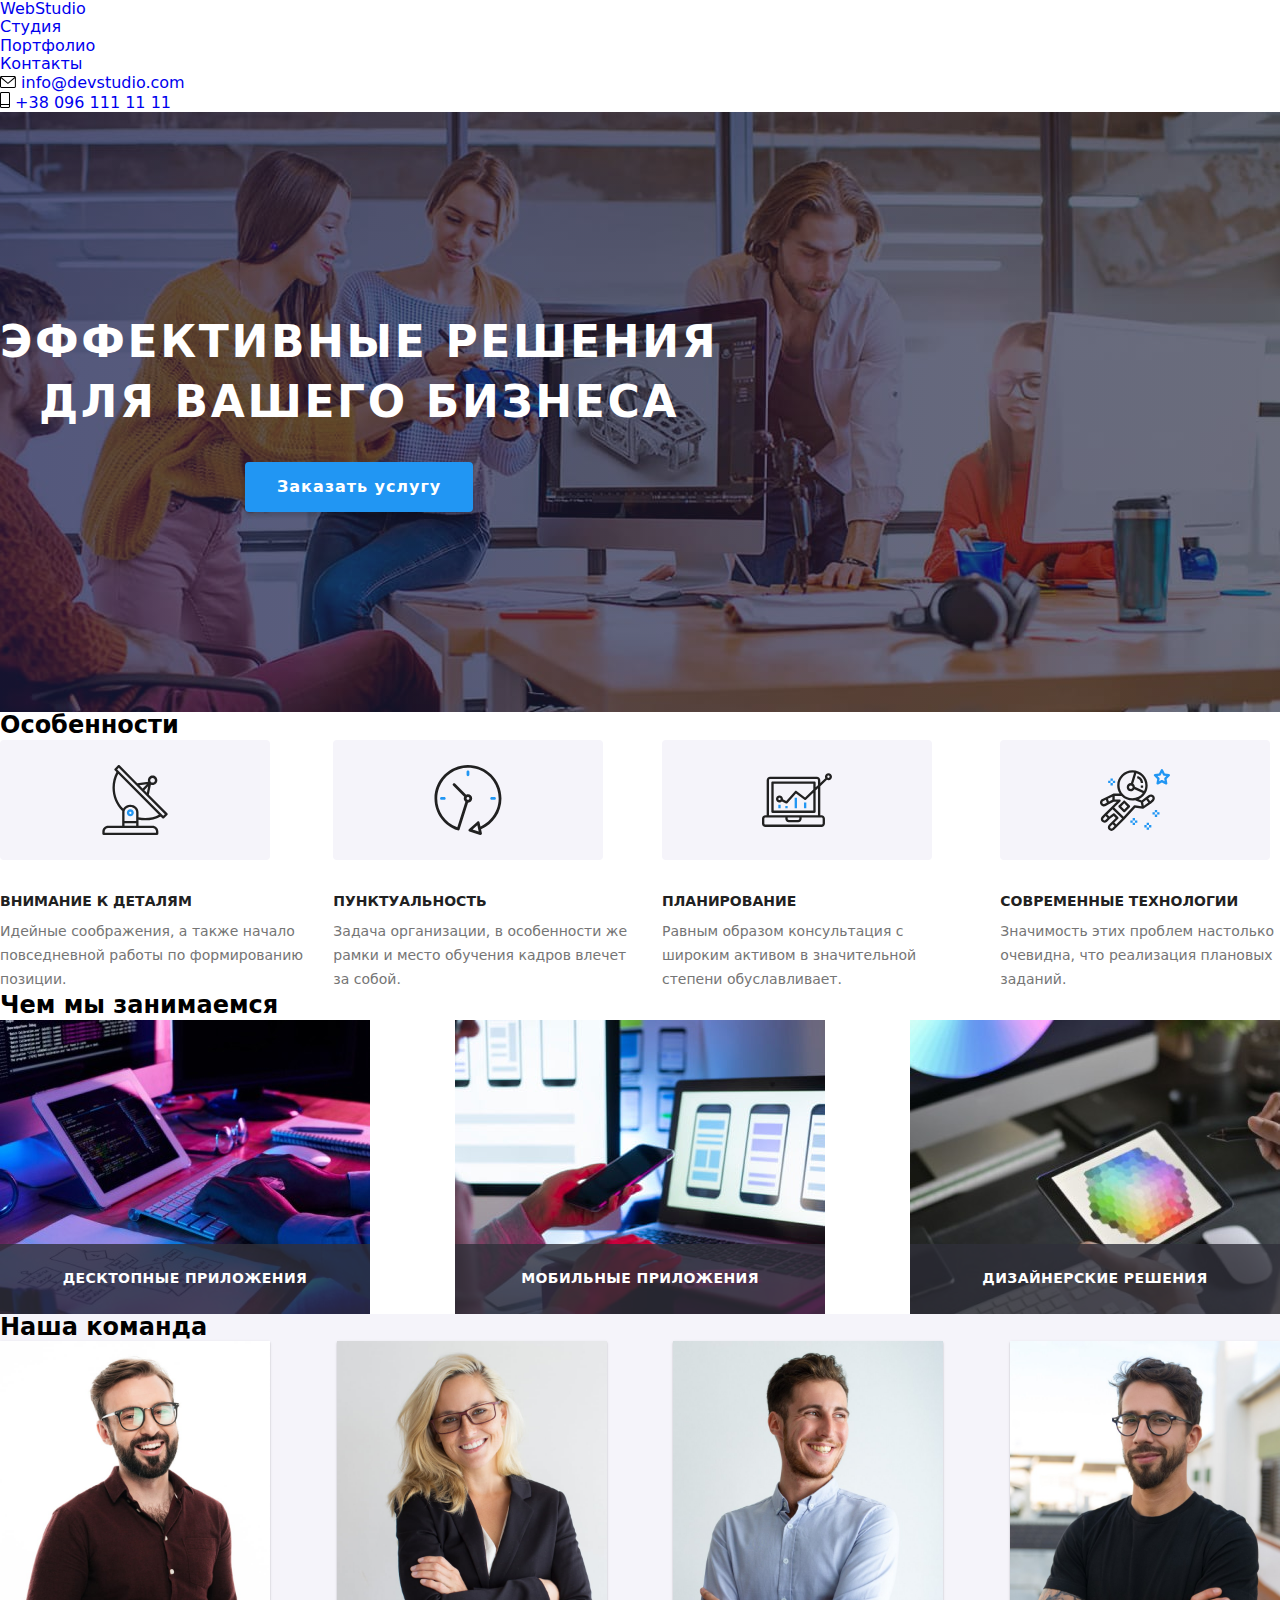
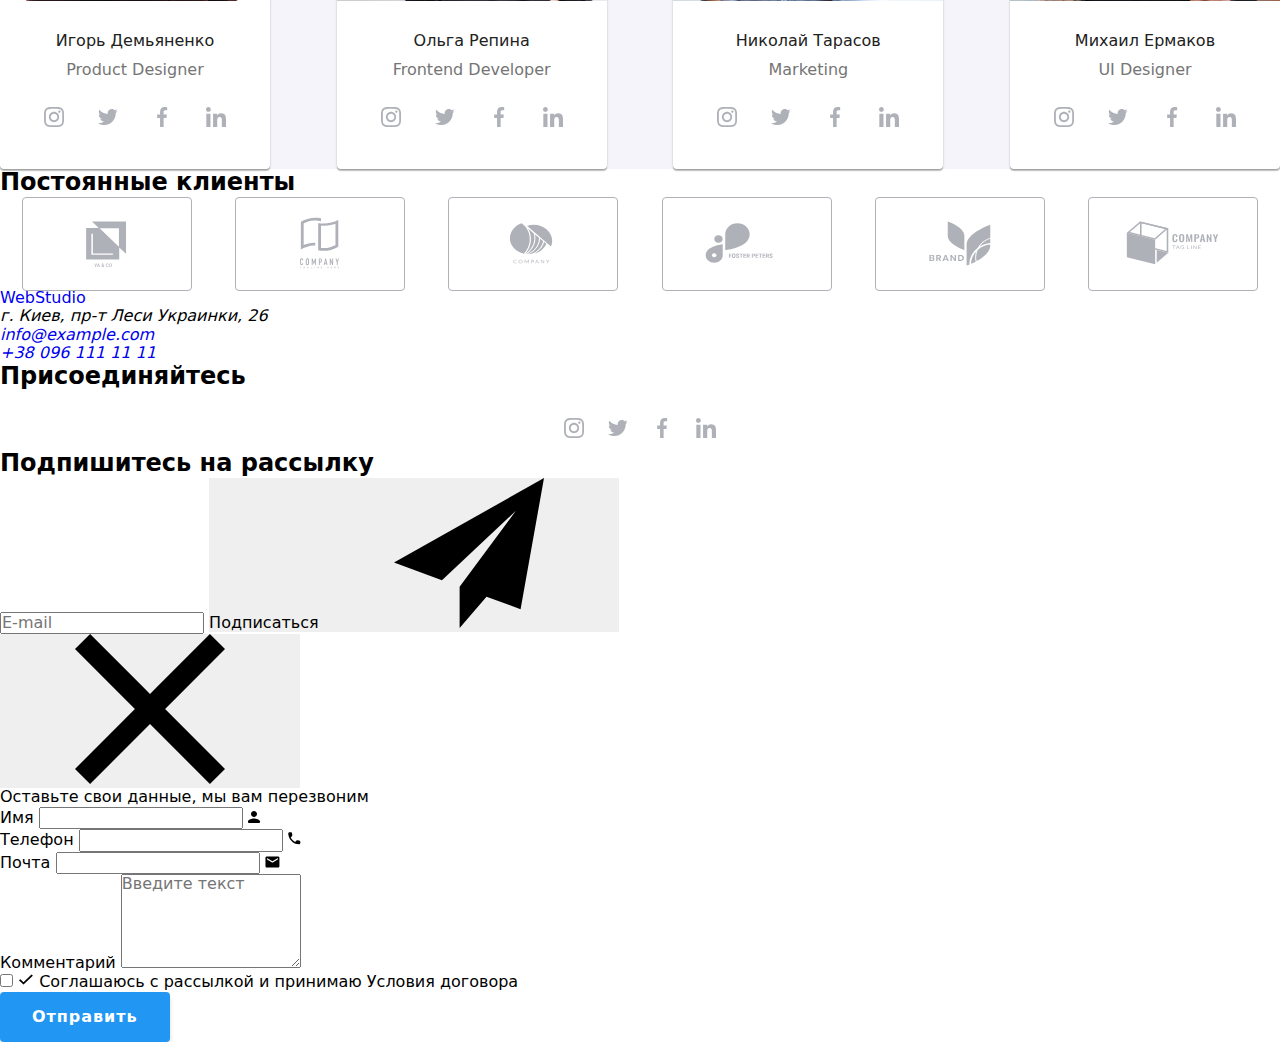
==== commit c8409e85: "Вносит изменения" ====
--- a/index.html
+++ b/index.html
@@ -10,10 +10,7 @@
     <link rel="preconnect" href="https://fonts.gstatic.com" crossorigin>
     <link href="https://fonts.googleapis.com/css2?family=Raleway:wght@700&family=Roboto:wght@400;500;700;900&display=swap" rel="stylesheet">
 
-    <link rel="stylesheet" href="https://cdnjs.cloudflare.com/ajax/libs/modern-normalize/1.1.0/modern-normalize.min.css">
-
-    <link rel="stylesheet" href="./css/reset.css">
-    <link rel="stylesheet" href="./css/styles.css">
+    <link rel="stylesheet" href="./css/main.min.css">
 
 </head>
 <body>
@@ -140,30 +137,30 @@
                             <p class="team__position">Product Designer</p>
 
                             <ul class="social-list">
-                                <li>
-                                    <a href="#" class="social-link" aria-label="Instagram">
-                                        <svg class="icon">
+                                <li class="social-list__item">
+                                    <a href="#" class="social-list__link" aria-label="Instagram">
+                                        <svg class="social-list__icon">
                                             <use href="./images/icons.svg#icon-instagram"></use>
                                         </svg>
                                     </a>
                                 </li>
-                                <li>
-                                    <a href="#" class="social-link" aria-label="Twitter">
-                                        <svg class="icon">
+                                <li class="social-list__item">
+                                    <a href="#" class="social-list__link" aria-label="Twitter">
+                                        <svg class="social-list__icon">
                                             <use href="./images/icons.svg#icon-twitter"></use>
                                         </svg>
                                     </a>
                                 </li>
-                                <li>
-                                    <a href="#" class="social-link" aria-label="Facebook">
-                                        <svg class="icon">
+                                <li class="social-list__item">
+                                    <a href="#" class="social-list__link" aria-label="Facebook">
+                                        <svg class="social-list__icon">
                                             <use href="./images/icons.svg#icon-facebook"></use>
                                         </svg>
                                     </a>
                                 </li>
-                                <li>
-                                    <a href="#" class="social-link" aria-label="LinkedIn">
-                                        <svg class="icon">
+                                <li class="social-list__item">
+                                    <a href="#" class="social-list__link" aria-label="LinkedIn">
+                                        <svg class="social-list__icon">
                                             <use href="./images/icons.svg#icon-linkedin"></use>
                                         </svg>
                                     </a>
@@ -181,30 +178,30 @@
                             <p class="team__position">Frontend Developer</p>
 
                             <ul class="social-list">
-                                <li>
-                                    <a href="#" class="social-link" aria-label="Instagram">
-                                        <svg class="icon">
+                                <li class="social-list__item">
+                                    <a href="#" class="social-list__link" aria-label="Instagram">
+                                        <svg class="social-list__icon">
                                             <use href="./images/icons.svg#icon-instagram"></use>
                                         </svg>
                                     </a>
                                 </li>
-                                <li>
-                                    <a href="#" class="social-link" aria-label="Twitter">
-                                        <svg class="icon">
+                                <li class="social-list__item">
+                                    <a href="#" class="social-list__link" aria-label="Twitter">
+                                        <svg class="social-list__icon">
                                             <use href="./images/icons.svg#icon-twitter"></use>
                                         </svg>
                                     </a>
                                 </li>
-                                <li>
-                                    <a href="#" class="social-link" aria-label="Facebook">
-                                        <svg class="icon">
+                                <li class="social-list__item">
+                                    <a href="#" class="social-list__link" aria-label="Facebook">
+                                        <svg class="social-list__icon">
                                             <use href="./images/icons.svg#icon-facebook"></use>
                                         </svg>
                                     </a>
                                 </li>
-                                <li>
-                                    <a href="#" class="social-link" aria-label="LinkedIn">
-                                        <svg class="icon">
+                                <li class="social-list__item">
+                                    <a href="#" class="social-list__link" aria-label="LinkedIn">
+                                        <svg class="social-list__icon">
                                             <use href="./images/icons.svg#icon-linkedin"></use>
                                         </svg>
                                     </a>
@@ -222,30 +219,30 @@
                             <p class="team__position">Marketing</p>
 
                             <ul class="social-list">
-                                <li>
-                                    <a href="#" class="social-link" aria-label="Instagram">
-                                        <svg class="icon">
+                                <li class="social-list__item">
+                                    <a href="#" class="social-list__link" aria-label="Instagram">
+                                        <svg class="social-list__icon">
                                             <use href="./images/icons.svg#icon-instagram"></use>
                                         </svg>
                                     </a>
                                 </li>
-                                <li>
-                                    <a href="#" class="social-link" aria-label="Twitter">
-                                        <svg class="icon">
+                                <li class="social-list__item">
+                                    <a href="#" class="social-list__link" aria-label="Twitter">
+                                        <svg class="social-list__icon">
                                             <use href="./images/icons.svg#icon-twitter"></use>
                                         </svg>
                                     </a>
                                 </li>
-                                <li>
-                                    <a href="#" class="social-link" aria-label="Facebook">
-                                        <svg class="icon">
+                                <li class="social-list__item">
+                                    <a href="#" class="social-list__link" aria-label="Facebook">
+                                        <svg class="social-list__icon">
                                             <use href="./images/icons.svg#icon-facebook"></use>
                                         </svg>
                                     </a>
                                 </li>
-                                <li>
-                                    <a href="#" class="social-link" aria-label="LinkedIn">
-                                        <svg class="icon">
+                                <li class="social-list__item">
+                                    <a href="#" class="social-list__link" aria-label="LinkedIn">
+                                        <svg class="social-list__icon">
                                             <use href="./images/icons.svg#icon-linkedin"></use>
                                         </svg>
                                     </a>
@@ -263,30 +260,30 @@
                             <p class="team__position">UI Designer</p>
 
                             <ul class="social-list">
-                                <li>
-                                    <a href="#" class="social-link" aria-label="Instagram">
-                                        <svg class="icon">
+                                <li class="social-list__item">
+                                    <a href="#" class="social-list__link" aria-label="Instagram">
+                                        <svg class="social-list__icon">
                                             <use href="./images/icons.svg#icon-instagram"></use>
                                         </svg>
                                     </a>
                                 </li>
-                                <li>
-                                    <a href="#" class="social-link" aria-label="Twitter">
-                                        <svg class="icon">
+                                <li class="social-list__item">
+                                    <a href="#" class="social-list__link" aria-label="Twitter">
+                                        <svg class="social-list__icon">
                                             <use href="./images/icons.svg#icon-twitter"></use>
                                         </svg>
                                     </a>
                                 </li>
-                                <li>
-                                    <a href="#" class="social-link" aria-label="Facebook">
-                                        <svg class="icon">
+                                <li class="social-list__item">
+                                    <a href="#" class="social-list__link" aria-label="Facebook">
+                                        <svg class="social-list__icon">
                                             <use href="./images/icons.svg#icon-facebook"></use>
                                         </svg>
                                     </a>
                                 </li>
-                                <li>
-                                    <a href="#" class="social-link" aria-label="LinkedIn">
-                                        <svg class="icon">
+                                <li class="social-list__item">
+                                    <a href="#" class="social-list__link" aria-label="LinkedIn">
+                                        <svg class="social-list__icon">
                                             <use href="./images/icons.svg#icon-linkedin"></use>
                                         </svg>
                                     </a>
@@ -297,8 +294,8 @@
                 </li>
             </ul>
             </div>
-        </section>
-
+        </section>  
+        
     <!--Постоянные клиенты-->
         <section class="section">
             <h2 class="section__title">Постоянные клиенты</h2>
@@ -366,29 +363,29 @@
 
                 <ul class="social-list join">
                     <li>
-                        <a href="#" class="social-link" aria-label="Instagram">
-                            <svg class="icon">
+                        <a href="#" class="social-list__link" aria-label="Instagram">
+                            <svg class="social-list__icon">
                                 <use href="./images/icons.svg#icon-instagram"></use>
                             </svg>
                         </a>
                     </li>
                     <li>
-                        <a href="#" class="social-link" aria-label="Twitter">
-                            <svg class="icon">
+                        <a href="#" class="social-list__link" aria-label="Twitter">
+                            <svg class="social-list__icon">
                                 <use href="./images/icons.svg#icon-twitter"></use>
                             </svg>
                         </a>
                     </li>
                     <li>
-                        <a href="#" class="social-link" aria-label="Facebook">
-                            <svg class="icon">
+                        <a href="#" class="social-list__link" aria-label="Facebook">
+                            <svg class="social-list__icon">
                                 <use href="./images/icons.svg#icon-facebook"></use>
                             </svg>
                         </a>
                     </li>
                     <li>
-                        <a href="#" class="social-link" aria-label="LinkedIn">
-                            <svg class="icon">
+                        <a href="#" class="social-list__link" aria-label="LinkedIn">
+                            <svg class="social-list__icon">
                                 <use href="./images/icons.svg#icon-linkedin"></use>
                             </svg>
                         </a>
--- a/css/main.min.css
+++ b/css/main.min.css
@@ -0,0 +1,2 @@
+:root{--main-text-color: #757575;--title-text-color: #212121;--accent-color: #2196F3;--background-accent-color: #2F303A;--background-main-color:  #FFFFFF;--background-secondary-color: #F5F4FA;--card-set-gap: 30px;--icon-color: #AFB1B8}/*! modern-normalize v0.6.0 | MIT License | https://github.com/sindresorhus/modern-normalize */*,*::before,*::after{-webkit-box-sizing:border-box;box-sizing:border-box}:root{-moz-tab-size:4;-o-tab-size:4;tab-size:4}html{line-height:1.15;-webkit-text-size-adjust:100%}body{margin:0}body{font-family:system-ui,-apple-system,"Segoe UI",Roboto,Helvetica,Arial,sans-serif,"Apple Color Emoji","Segoe UI Emoji"}hr{height:0}abbr[title]{-webkit-text-decoration:underline dotted;text-decoration:underline dotted}b,strong{font-weight:bolder}code,kbd,samp,pre{font-family:SFMono-Regular, Consolas, "Liberation Mono", Menlo, monospace;font-size:1em}small{font-size:80%}sub,sup{font-size:75%;line-height:0;position:relative;vertical-align:baseline}sub{bottom:-0.25em}sup{top:-0.5em}button,input,optgroup,select,textarea{font-family:inherit;font-size:100%;line-height:1.15;margin:0}button,select{text-transform:none}button,[type="button"],[type="reset"],[type="submit"]{-webkit-appearance:button}button::-moz-focus-inner,[type="button"]::-moz-focus-inner,[type="reset"]::-moz-focus-inner,[type="submit"]::-moz-focus-inner{border-style:none;padding:0}button:-moz-focusring,[type="button"]:-moz-focusring,[type="reset"]:-moz-focusring,[type="submit"]:-moz-focusring{outline:1px dotted ButtonText}fieldset{padding:0.35em 0.75em 0.625em}legend{padding:0}progress{vertical-align:baseline}[type="number"]::-webkit-inner-spin-button,[type="number"]::-webkit-outer-spin-button{height:auto}[type="search"]{-webkit-appearance:textfield;outline-offset:-2px}[type="search"]::-webkit-search-decoration{-webkit-appearance:none}::-webkit-file-upload-button{-webkit-appearance:button;font:inherit}summary{display:list-item}*,*::before,*::after{padding:0;margin:0;-webkit-box-sizing:border-box;box-sizing:border-box}h1,h2,h3,h4,h5,h6,p{margin:0}img{display:block;max-width:100%;height:auto}a{text-decoration:none}ul li{list-style:none}button{border:none}.hero{max-width:1600px;height:600px;margin-left:auto;margin-right:auto;background-image:-webkit-gradient(linear, left top, right top, from(rgba(33,38,94,0.5)), to(rgba(47,48,58,0.3))),url("../images/overlay-img.jpg");background-image:-webkit-linear-gradient(left, rgba(33,38,94,0.5), rgba(47,48,58,0.3)),url("../images/overlay-img.jpg");background-image:-o-linear-gradient(left, rgba(33,38,94,0.5), rgba(47,48,58,0.3)),url("../images/overlay-img.jpg");background-image:linear-gradient(to right, rgba(33,38,94,0.5), rgba(47,48,58,0.3)),url("../images/overlay-img.jpg");background-repeat:no-repeat;background-position:center;-webkit-background-size:cover;background-size:cover;background-color:var(--background-accent-color);display:-webkit-box;display:-webkit-flex;display:-ms-flexbox;display:flex;text-align:center;padding:200px 0}.hero__title{color:var(--background-main-color);font-style:normal;font-size:44px;font-weight:900;line-height:1.36;letter-spacing:0.06em;text-transform:uppercase;text-align:center;margin-bottom:30px}.submit{cursor:pointer;font-family:inherit;background-color:var(--accent-color);font-weight:bold;font-size:16px;line-height:1.87;letter-spacing:0.06em;color:var(--background-main-color);-webkit-box-shadow:0px 4px 4px rgba(0,0,0,0.15);box-shadow:0px 4px 4px rgba(0,0,0,0.15);-webkit-border-radius:4px;border-radius:4px;padding:10px 32px;-webkit-transition-property:background-color;-o-transition-property:background-color;transition-property:background-color;-webkit-transition-duration:250ms;-o-transition-duration:250ms;transition-duration:250ms;-webkit-transition-timing-function:cubic-bezier(0.4, 0, 0.2, 1);-o-transition-timing-function:cubic-bezier(0.4, 0, 0.2, 1);transition-timing-function:cubic-bezier(0.4, 0, 0.2, 1)}.submit:hover,.submit:focus{background-color:#188CE8}.section-features{padding-bottom:0}.features{display:-webkit-box;display:-webkit-flex;display:-ms-flexbox;display:flex;-webkit-box-pack:justify;-webkit-justify-content:space-between;-ms-flex-pack:justify;justify-content:space-between;margin-bottom:0}.features__item:not(:last-child){margin-right:30px}.features__icon{width:270px;height:120px;background:var(--background-secondary-color);padding:25px 0;-webkit-border-radius:4px;border-radius:4px;margin-bottom:30px}.features__title{color:var(--title-text-color);font-weight:bold;font-size:14px;line-height:1.14;text-transform:uppercase;margin-bottom:10px}.features__desc{color:var(--main-text-color);font-size:14px;line-height:1.71}.works{display:-webkit-box;display:-webkit-flex;display:-ms-flexbox;display:flex;-webkit-box-pack:justify;-webkit-justify-content:space-between;-ms-flex-pack:justify;justify-content:space-between}.works__item{position:relative}.works__label{position:absolute;bottom:0;width:370px;height:70px;background:rgba(47,48,58,0.8);display:-webkit-box;display:-webkit-flex;display:-ms-flexbox;display:flex;-webkit-box-pack:center;-webkit-justify-content:center;-ms-flex-pack:center;justify-content:center;-webkit-box-align:center;-webkit-align-items:center;-ms-flex-align:center;align-items:center}.works__description{color:var(--background-main-color);font-weight:bold;font-size:14px;line-height:1.14;letter-spacing:0.03em;text-transform:uppercase;text-align:center}.section-team{background-color:var(--background-secondary-color)}.team{display:-webkit-box;display:-webkit-flex;display:-ms-flexbox;display:flex;-webkit-box-pack:justify;-webkit-justify-content:space-between;-ms-flex-pack:justify;justify-content:space-between;-webkit-box-align:center;-webkit-align-items:center;-ms-flex-align:center;align-items:center}.team__card{background-color:var(--background-main-color);-webkit-box-shadow:0px 1px 3px rgba(0,0,0,0.12),0px 1px 1px rgba(0,0,0,0.14),0px 2px 1px rgba(0,0,0,0.2);box-shadow:0px 1px 3px rgba(0,0,0,0.12),0px 1px 1px rgba(0,0,0,0.14),0px 2px 1px rgba(0,0,0,0.2);-webkit-border-radius:0px 0px 4px 4px;border-radius:0px 0px 4px 4px}.team__label{padding:var(--card-set-gap) 0;text-align:center}.team__name{font-weight:500;font-size:16px;line-height:1.19;color:var(--title-text-color);margin-bottom:10px}.team__position{font-size:16px;line-height:1.19;color:var(--main-text-color)}.social-list{display:-webkit-box;display:-webkit-flex;display:-ms-flexbox;display:flex;-webkit-box-pack:center;-webkit-justify-content:center;-ms-flex-pack:center;justify-content:center;margin-top:16px}.social-list__item:not(:last-child){margin-right:10px}.social-list__link{display:block;width:44px;height:44px;-webkit-border-radius:50%;border-radius:50%;background-color:var(--background-main-color);-webkit-transition-property:background-color, fill;-o-transition-property:background-color, fill;transition-property:background-color, fill;-webkit-transition-duration:250ms;-o-transition-duration:250ms;transition-duration:250ms;-webkit-transition-timing-function:cubic-bezier(0.4, 0, 0.2, 1);-o-transition-timing-function:cubic-bezier(0.4, 0, 0.2, 1);transition-timing-function:cubic-bezier(0.4, 0, 0.2, 1);display:-webkit-box;display:-webkit-flex;display:-ms-flexbox;display:flex;-webkit-box-align:center;-webkit-align-items:center;-ms-flex-align:center;align-items:center;-webkit-box-pack:center;-webkit-justify-content:center;-ms-flex-pack:center;justify-content:center}.social-list__link:hover,.social-list__link:focus{background-color:var(--accent-color)}.social-list__icon{width:20px;height:20px;fill:var(--icon-color)}.social-list__link:hover .social-list__icon,.social-list__link:focus .social-list__icon{fill:var(--background-main-color)}.clients{display:-webkit-box;display:-webkit-flex;display:-ms-flexbox;display:flex;-webkit-justify-content:space-around;-ms-flex-pack:distribute;justify-content:space-around}.clients__item{display:block;width:170px;height:92px}.clients__link{display:-webkit-box;display:-webkit-flex;display:-ms-flexbox;display:flex;-webkit-box-align:center;-webkit-align-items:center;-ms-flex-align:center;align-items:center;-webkit-box-pack:center;-webkit-justify-content:center;-ms-flex-pack:center;justify-content:center;padding:16px 32px;border:1px solid var(--icon-color);-webkit-box-sizing:border-box;box-sizing:border-box;-webkit-border-radius:4px;border-radius:4px;-webkit-transition-property:border;-o-transition-property:border;transition-property:border;-webkit-transition-duration:250ms;-o-transition-duration:250ms;transition-duration:250ms;-webkit-transition-timing-function:cubic-bezier(0.4, 0, 0.2, 1);-o-transition-timing-function:cubic-bezier(0.4, 0, 0.2, 1);transition-timing-function:cubic-bezier(0.4, 0, 0.2, 1)}.clients__link:hover,.clients__link:focus{border:1px solid var(--accent-color)}.clients__icon{width:106px;height:60px;fill:var(--icon-color);-webkit-transition-property:fill;-o-transition-property:fill;transition-property:fill;-webkit-transition-duration:250ms;-o-transition-duration:250ms;transition-duration:250ms;-webkit-transition-timing-function:cubic-bezier(0.4, 0, 0.2, 1);-o-transition-timing-function:cubic-bezier(0.4, 0, 0.2, 1);transition-timing-function:cubic-bezier(0.4, 0, 0.2, 1)}.clients__link:hover .clients__icon,.clients__link:focus .clients__icon{fill:var(--accent-color)}.filter{display:-webkit-box;display:-webkit-flex;display:-ms-flexbox;display:flex;-webkit-box-pack:center;-webkit-justify-content:center;-ms-flex-pack:center;justify-content:center;margin-bottom:50px}.filter__button{cursor:pointer;font-family:inherit;font-weight:500;font-size:16px;line-height:1.62;letter-spacing:0.03em;color:var(--title-text-color);background-color:var(--background-secondary-color);-webkit-border-radius:4px;border-radius:4px;padding:6px 22px;-webkit-transition-property:color, background-color, -webkit-box-shadow;transition-property:color, background-color, -webkit-box-shadow;-o-transition-property:color, background-color, box-shadow;transition-property:color, background-color, box-shadow;transition-property:color, background-color, box-shadow, -webkit-box-shadow;-webkit-transition-duration:250ms;-o-transition-duration:250ms;transition-duration:250ms;-webkit-transition-timing-function:cubic-bezier(0.4, 0, 0.2, 1);-o-transition-timing-function:cubic-bezier(0.4, 0, 0.2, 1);transition-timing-function:cubic-bezier(0.4, 0, 0.2, 1)}.filter__button:hover,.filter__button:focus{color:var(--background-main-color);background-color:var(--accent-color);-webkit-box-shadow:0px 3px 1px rgba(0,0,0,0.1),0px 1px 2px rgba(0,0,0,0.08),0px 2px 2px rgba(0,0,0,0.12);box-shadow:0px 3px 1px rgba(0,0,0,0.1),0px 1px 2px rgba(0,0,0,0.08),0px 2px 2px rgba(0,0,0,0.12)}.filter__item:not(:last-child){margin-right:8px}.portfolio{display:-webkit-box;display:-webkit-flex;display:-ms-flexbox;display:flex;-webkit-flex-wrap:wrap;-ms-flex-wrap:wrap;flex-wrap:wrap;margin-left:-webkit-calc(-1 * var(--card-set-gap));margin-left:calc(-1 * var(--card-set-gap));margin-top:-webkit-calc(-1 * var(--card-set-gap));margin-top:calc(-1 * var(--card-set-gap))}.portfolio__item{background-color:var(--background-main-color);-webkit-flex-basis:-webkit-calc(100% / 3 - var(--card-set-gap));-ms-flex-preferred-size:calc(100% / 3 - var(--card-set-gap));flex-basis:calc(100% / 3 - var(--card-set-gap));margin-left:var(--card-set-gap);margin-top:var(--card-set-gap)}.portfolio__link{-webkit-transition-property:-webkit-box-shadow;transition-property:-webkit-box-shadow;-o-transition-property:box-shadow;transition-property:box-shadow;transition-property:box-shadow, -webkit-box-shadow;-webkit-transition-duration:250ms;-o-transition-duration:250ms;transition-duration:250ms;-webkit-transition-timing-function:cubic-bezier(0.4, 0, 0.2, 1);-o-transition-timing-function:cubic-bezier(0.4, 0, 0.2, 1);transition-timing-function:cubic-bezier(0.4, 0, 0.2, 1)}.portfolio__link:hover,.portfolio__link:focus{-webkit-box-shadow:0px 1px 1px rgba(0,0,0,0.12),0px 4px 4px rgba(0,0,0,0.06),1px 4px 6px rgba(0,0,0,0.16);box-shadow:0px 1px 1px rgba(0,0,0,0.12),0px 4px 4px rgba(0,0,0,0.06),1px 4px 6px rgba(0,0,0,0.16)}.product__thumb{position:relative;overflow:hidden}.product__overlay{position:absolute;top:0;left:0;width:100%;height:100%;background-color:rgba(33,150,243,0.9);-webkit-transform:translatey(100%);-ms-transform:translatey(100%);transform:translatey(100%);-webkit-transition:-webkit-transform 250ms ease;transition:-webkit-transform 250ms ease;-o-transition:transform 250ms ease;transition:transform 250ms ease;transition:transform 250ms ease, -webkit-transform 250ms ease}.portfolio__link:hover .product__overlay,.portfolio__link:focus .product__overlay{-webkit-transform:translatey(0);-ms-transform:translatey(0);transform:translatey(0)}.product__text{padding:63px 24px;margin:0;font-size:18px;line-height:1.55;letter-spacing:0.03em;color:var(--background-main-color)}.product__label{padding:20px 24px;border:1px solid #EEEEEE;border-top:transparent;-webkit-box-sizing:border-box;box-sizing:border-box}.product__title{font-weight:bold;font-size:18px;font-size:18px;line-height:2;letter-spacing:0.06em;color:var(--title-text-color);margin-bottom:4px}.product__desc{font-size:16px;line-height:1.87;color:var(--main-text-color)}
+/*# sourceMappingURL=main.min.css.map */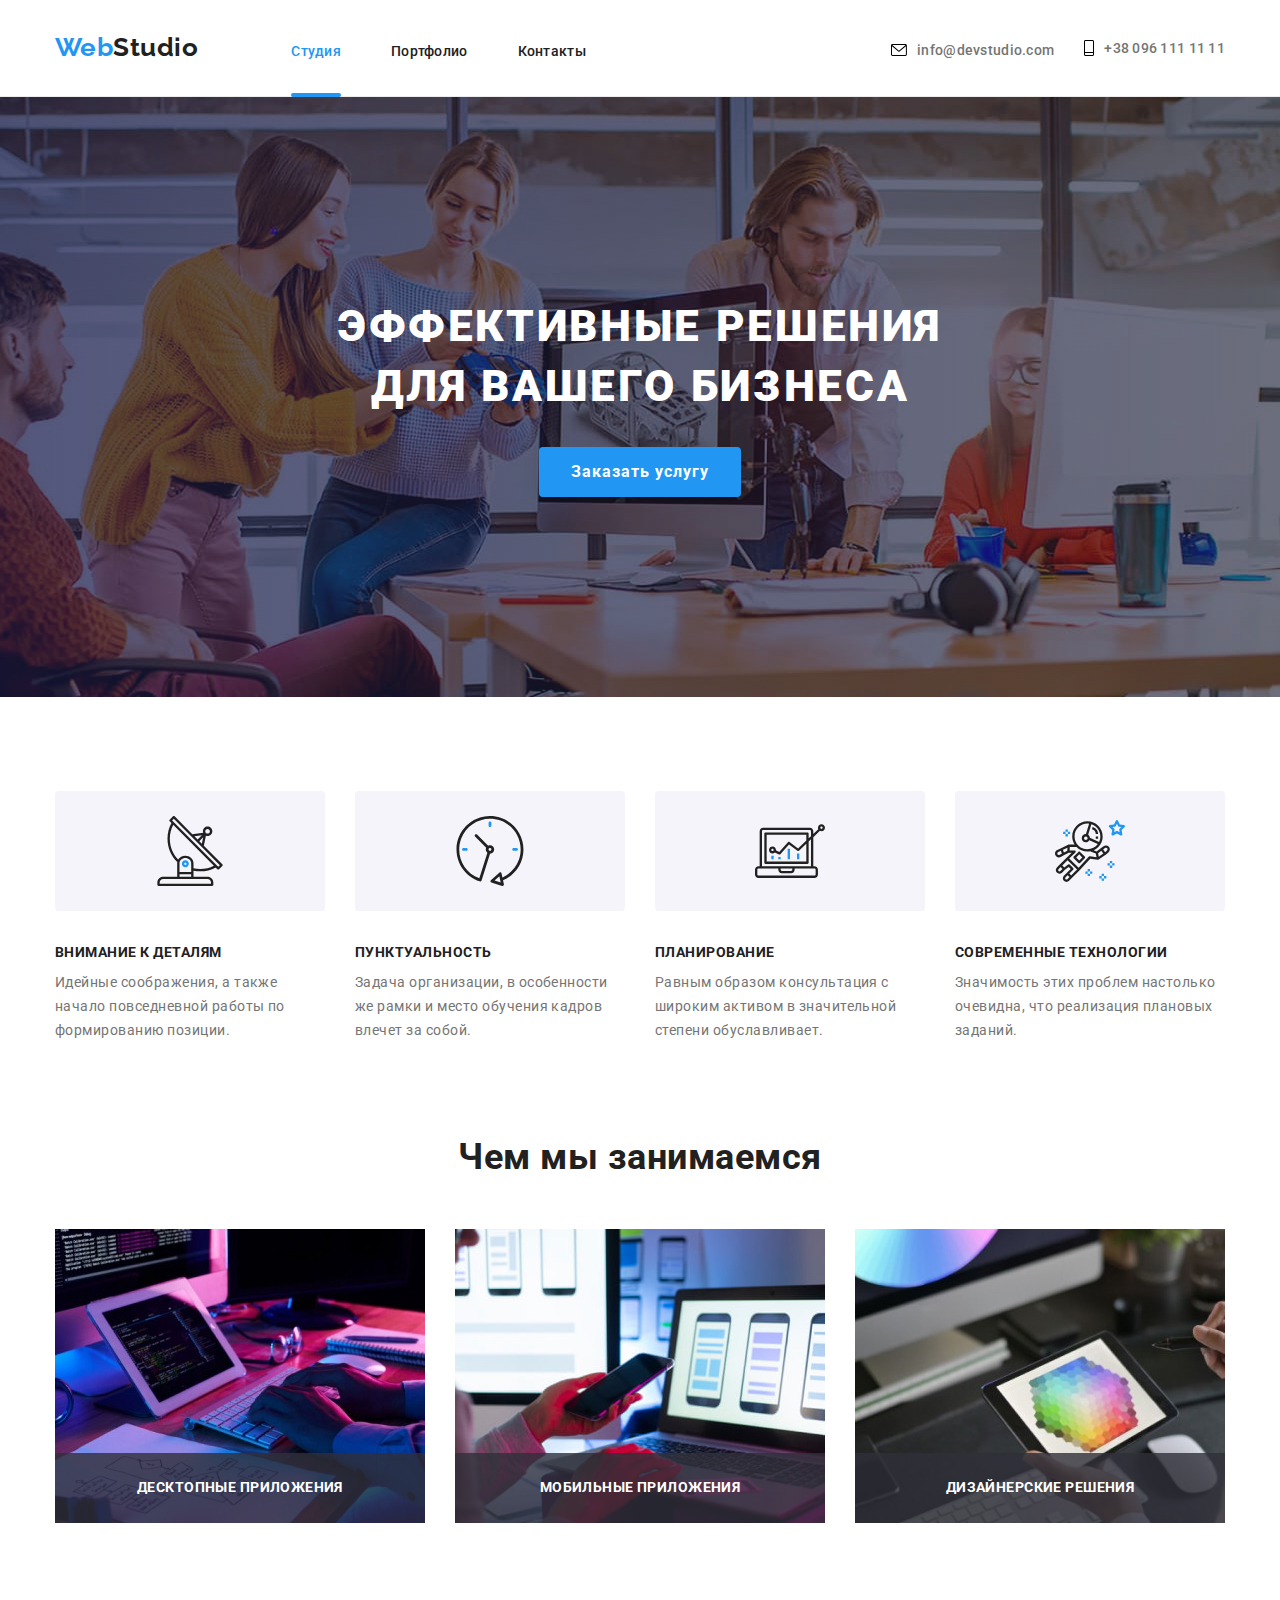
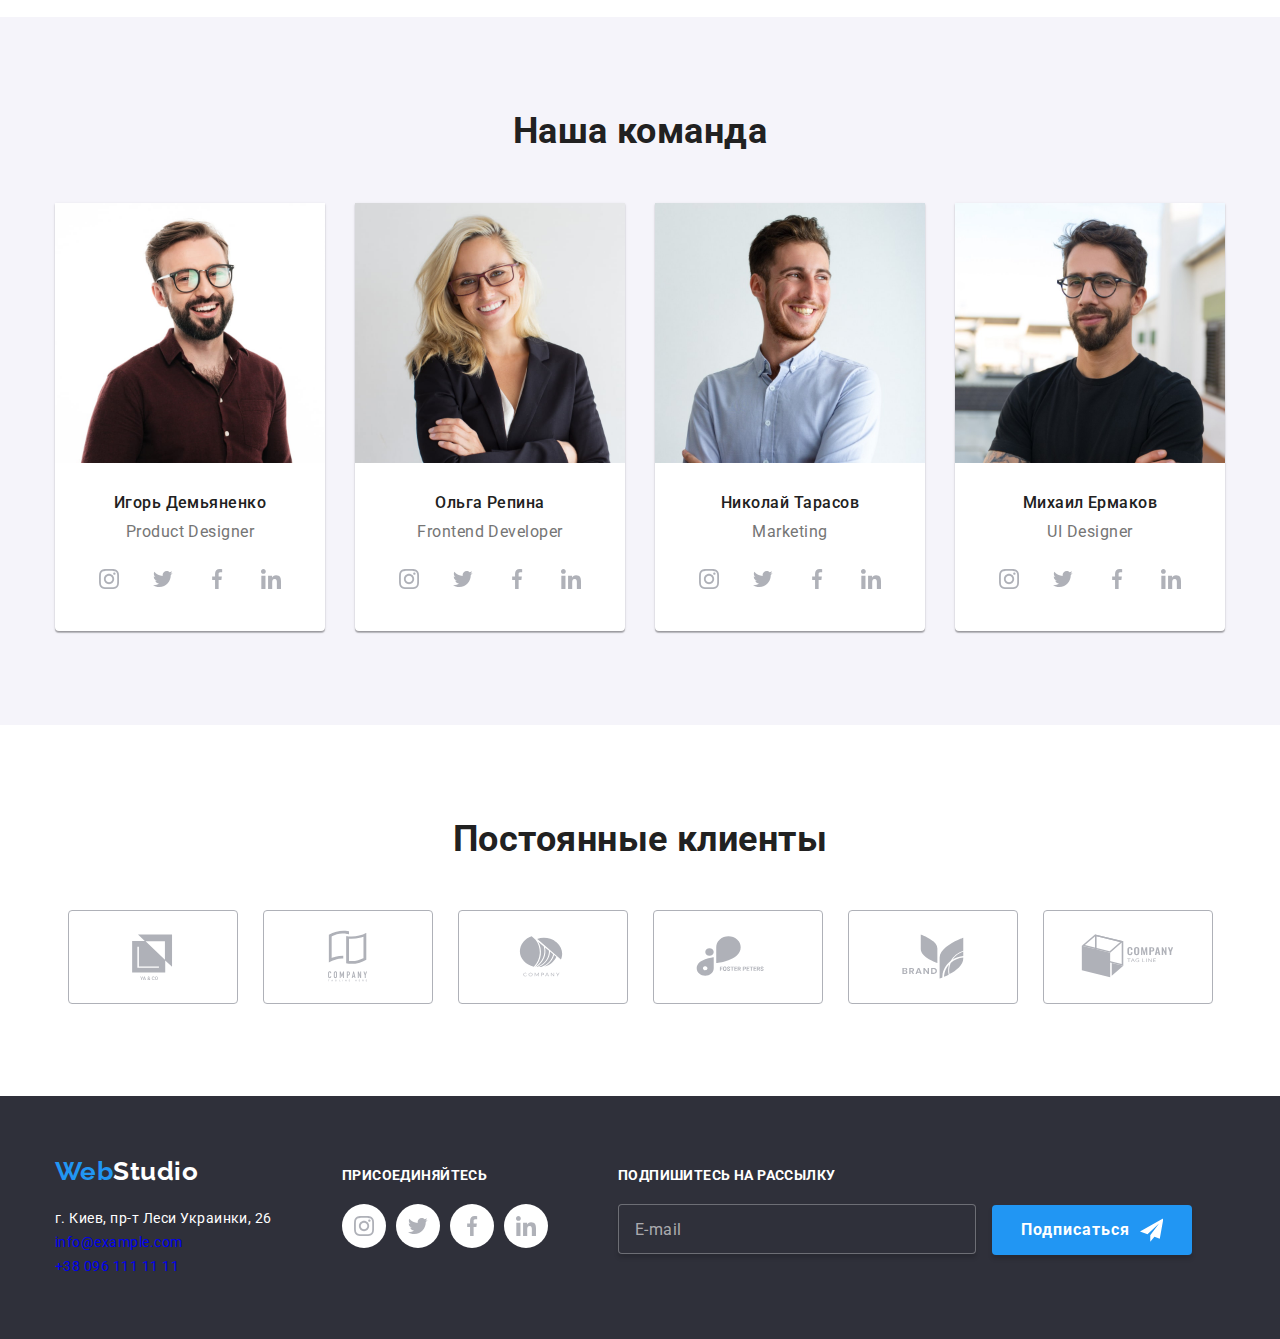
==== commit b34ca219: "Вносит изменения" ====
--- a/index.html
+++ b/index.html
@@ -17,23 +17,23 @@
     <!--Шапка сайта-->
    <header class="header">
        <div class="container">
-            <a href="./index.html" class="logo" lang="en">Web<span class="logo-color-black">Studio</span></a>
+            <a href="./index.html" class="logo header-logo" lang="en">Web<span class="logo--color-black">Studio</span></a>
 
             <nav>
                 <ul class="site-nav list">
-                    <li><a href="./index.html" class="site-nav__link site-nav__link--current">Студия</a></li>
-                    <li><a href="./portfolio.html" class="site-nav__link">Портфолио</a></li>
-                    <li><a href="#" class="site-nav__link">Контакты</a></li>
+                    <li class="site-nav__item"><a href="./index.html" class="site-nav__link site-nav__link--current">Студия</a></li>
+                    <li class="site-nav__item"><a href="./portfolio.html" class="site-nav__link">Портфолио</a></li>
+                    <li class="site-nav__item"><a href="#" class="site-nav__link">Контакты</a></li>
                 </ul>
             </nav>
 
             <ul class="contacts">
-                <li>
+                <li class="contacts__item">
                     <a href="mailto:info@devstudio.com" class="contacts__link">
                     <svg class="contacts__icon" width="16" height="12"><use href="./images/icons.svg#icon-mail-icon"></use></svg>
                     info@devstudio.com</a>
                 </li>
-                <li>
+                <li class="contacts__item">
                     <a href="tel:+380961111111" class="contacts__link">
                     <svg class="contacts__icon" width="10" height="16"><use href="./images/icons.svg#icon-phone-icon"></use></svg>
                     +38 096 111 11 11</a>
@@ -134,7 +134,7 @@
                         <img src="./images/photo1.jpg" alt="Игорь Демьяненко" width="270"> 
                         <div class="team__label">
                             <h3 class="team__name">Игорь Демьяненко</h3>
-                            <p class="team__position">Product Designer</p>
+                            <p lang="en" class="team__position">Product Designer</p>
 
                             <ul class="social-list">
                                 <li class="social-list__item">
@@ -175,7 +175,7 @@
                         <img src="./images/photo2.jpg" alt="Ольга Репина" width="270">
                         <div class="team__label">
                             <h3 class="team__name">Ольга Репина</h3>
-                            <p class="team__position">Frontend Developer</p>
+                            <p lang="en" class="team__position">Frontend Developer</p>
 
                             <ul class="social-list">
                                 <li class="social-list__item">
@@ -216,7 +216,7 @@
                         <img src="./images/photo3.jpg" alt="Николай Тарасов" width="270">
                         <div class="team__label">
                             <h3 class="team__name">Николай Тарасов</h3>
-                            <p class="team__position">Marketing</p>
+                            <p lang="en" class="team__position">Marketing</p>
 
                             <ul class="social-list">
                                 <li class="social-list__item">
@@ -257,7 +257,7 @@
                         <img src="./images/photo4.jpg" alt="Михаил Ермаков" width="270">
                         <div class="team__label">
                             <h3 class="team__name">Михаил Ермаков</h3>
-                            <p class="team__position">UI Designer</p>
+                            <p lang="en" class="team__position">UI Designer</p>
 
                             <ul class="social-list">
                                 <li class="social-list__item">
@@ -343,7 +343,7 @@
 
             <ul class="footer-list">
                 <li>
-                    <a href="./index.html" class="logo" lang="en">Web<span class="logo-color-white">Studio</span></a>
+                    <a href="./index.html" class="logo" lang="en">Web<span class="logo--color-white">Studio</span></a>
     
                     <address class="address">
                         <ul>
@@ -362,28 +362,28 @@
                     <h2 class="join-title">Присоединяйтесь</h2>
 
                 <ul class="social-list join">
-                    <li>
+                    <li class="social-list__item">
                         <a href="#" class="social-list__link" aria-label="Instagram">
                             <svg class="social-list__icon">
                                 <use href="./images/icons.svg#icon-instagram"></use>
                             </svg>
                         </a>
                     </li>
-                    <li>
+                    <li class="social-list__item">
                         <a href="#" class="social-list__link" aria-label="Twitter">
                             <svg class="social-list__icon">
                                 <use href="./images/icons.svg#icon-twitter"></use>
                             </svg>
                         </a>
                     </li>
-                    <li>
+                    <li class="social-list__item">
                         <a href="#" class="social-list__link" aria-label="Facebook">
                             <svg class="social-list__icon">
                                 <use href="./images/icons.svg#icon-facebook"></use>
                             </svg>
                         </a>
                     </li>
-                    <li>
+                    <li class="social-list__item">
                         <a href="#" class="social-list__link" aria-label="LinkedIn">
                             <svg class="social-list__icon">
                                 <use href="./images/icons.svg#icon-linkedin"></use>
--- a/css/main.min.css
+++ b/css/main.min.css
@@ -1,2 +1,2 @@
-:root{--main-text-color: #757575;--title-text-color: #212121;--accent-color: #2196F3;--background-accent-color: #2F303A;--background-main-color:  #FFFFFF;--background-secondary-color: #F5F4FA;--card-set-gap: 30px;--icon-color: #AFB1B8}/*! modern-normalize v0.6.0 | MIT License | https://github.com/sindresorhus/modern-normalize */*,*::before,*::after{-webkit-box-sizing:border-box;box-sizing:border-box}:root{-moz-tab-size:4;-o-tab-size:4;tab-size:4}html{line-height:1.15;-webkit-text-size-adjust:100%}body{margin:0}body{font-family:system-ui,-apple-system,"Segoe UI",Roboto,Helvetica,Arial,sans-serif,"Apple Color Emoji","Segoe UI Emoji"}hr{height:0}abbr[title]{-webkit-text-decoration:underline dotted;text-decoration:underline dotted}b,strong{font-weight:bolder}code,kbd,samp,pre{font-family:SFMono-Regular, Consolas, "Liberation Mono", Menlo, monospace;font-size:1em}small{font-size:80%}sub,sup{font-size:75%;line-height:0;position:relative;vertical-align:baseline}sub{bottom:-0.25em}sup{top:-0.5em}button,input,optgroup,select,textarea{font-family:inherit;font-size:100%;line-height:1.15;margin:0}button,select{text-transform:none}button,[type="button"],[type="reset"],[type="submit"]{-webkit-appearance:button}button::-moz-focus-inner,[type="button"]::-moz-focus-inner,[type="reset"]::-moz-focus-inner,[type="submit"]::-moz-focus-inner{border-style:none;padding:0}button:-moz-focusring,[type="button"]:-moz-focusring,[type="reset"]:-moz-focusring,[type="submit"]:-moz-focusring{outline:1px dotted ButtonText}fieldset{padding:0.35em 0.75em 0.625em}legend{padding:0}progress{vertical-align:baseline}[type="number"]::-webkit-inner-spin-button,[type="number"]::-webkit-outer-spin-button{height:auto}[type="search"]{-webkit-appearance:textfield;outline-offset:-2px}[type="search"]::-webkit-search-decoration{-webkit-appearance:none}::-webkit-file-upload-button{-webkit-appearance:button;font:inherit}summary{display:list-item}*,*::before,*::after{padding:0;margin:0;-webkit-box-sizing:border-box;box-sizing:border-box}h1,h2,h3,h4,h5,h6,p{margin:0}img{display:block;max-width:100%;height:auto}a{text-decoration:none}ul li{list-style:none}button{border:none}.hero{max-width:1600px;height:600px;margin-left:auto;margin-right:auto;background-image:-webkit-gradient(linear, left top, right top, from(rgba(33,38,94,0.5)), to(rgba(47,48,58,0.3))),url("../images/overlay-img.jpg");background-image:-webkit-linear-gradient(left, rgba(33,38,94,0.5), rgba(47,48,58,0.3)),url("../images/overlay-img.jpg");background-image:-o-linear-gradient(left, rgba(33,38,94,0.5), rgba(47,48,58,0.3)),url("../images/overlay-img.jpg");background-image:linear-gradient(to right, rgba(33,38,94,0.5), rgba(47,48,58,0.3)),url("../images/overlay-img.jpg");background-repeat:no-repeat;background-position:center;-webkit-background-size:cover;background-size:cover;background-color:var(--background-accent-color);display:-webkit-box;display:-webkit-flex;display:-ms-flexbox;display:flex;text-align:center;padding:200px 0}.hero__title{color:var(--background-main-color);font-style:normal;font-size:44px;font-weight:900;line-height:1.36;letter-spacing:0.06em;text-transform:uppercase;text-align:center;margin-bottom:30px}.submit{cursor:pointer;font-family:inherit;background-color:var(--accent-color);font-weight:bold;font-size:16px;line-height:1.87;letter-spacing:0.06em;color:var(--background-main-color);-webkit-box-shadow:0px 4px 4px rgba(0,0,0,0.15);box-shadow:0px 4px 4px rgba(0,0,0,0.15);-webkit-border-radius:4px;border-radius:4px;padding:10px 32px;-webkit-transition-property:background-color;-o-transition-property:background-color;transition-property:background-color;-webkit-transition-duration:250ms;-o-transition-duration:250ms;transition-duration:250ms;-webkit-transition-timing-function:cubic-bezier(0.4, 0, 0.2, 1);-o-transition-timing-function:cubic-bezier(0.4, 0, 0.2, 1);transition-timing-function:cubic-bezier(0.4, 0, 0.2, 1)}.submit:hover,.submit:focus{background-color:#188CE8}.section-features{padding-bottom:0}.features{display:-webkit-box;display:-webkit-flex;display:-ms-flexbox;display:flex;-webkit-box-pack:justify;-webkit-justify-content:space-between;-ms-flex-pack:justify;justify-content:space-between;margin-bottom:0}.features__item:not(:last-child){margin-right:30px}.features__icon{width:270px;height:120px;background:var(--background-secondary-color);padding:25px 0;-webkit-border-radius:4px;border-radius:4px;margin-bottom:30px}.features__title{color:var(--title-text-color);font-weight:bold;font-size:14px;line-height:1.14;text-transform:uppercase;margin-bottom:10px}.features__desc{color:var(--main-text-color);font-size:14px;line-height:1.71}.works{display:-webkit-box;display:-webkit-flex;display:-ms-flexbox;display:flex;-webkit-box-pack:justify;-webkit-justify-content:space-between;-ms-flex-pack:justify;justify-content:space-between}.works__item{position:relative}.works__label{position:absolute;bottom:0;width:370px;height:70px;background:rgba(47,48,58,0.8);display:-webkit-box;display:-webkit-flex;display:-ms-flexbox;display:flex;-webkit-box-pack:center;-webkit-justify-content:center;-ms-flex-pack:center;justify-content:center;-webkit-box-align:center;-webkit-align-items:center;-ms-flex-align:center;align-items:center}.works__description{color:var(--background-main-color);font-weight:bold;font-size:14px;line-height:1.14;letter-spacing:0.03em;text-transform:uppercase;text-align:center}.section-team{background-color:var(--background-secondary-color)}.team{display:-webkit-box;display:-webkit-flex;display:-ms-flexbox;display:flex;-webkit-box-pack:justify;-webkit-justify-content:space-between;-ms-flex-pack:justify;justify-content:space-between;-webkit-box-align:center;-webkit-align-items:center;-ms-flex-align:center;align-items:center}.team__card{background-color:var(--background-main-color);-webkit-box-shadow:0px 1px 3px rgba(0,0,0,0.12),0px 1px 1px rgba(0,0,0,0.14),0px 2px 1px rgba(0,0,0,0.2);box-shadow:0px 1px 3px rgba(0,0,0,0.12),0px 1px 1px rgba(0,0,0,0.14),0px 2px 1px rgba(0,0,0,0.2);-webkit-border-radius:0px 0px 4px 4px;border-radius:0px 0px 4px 4px}.team__label{padding:var(--card-set-gap) 0;text-align:center}.team__name{font-weight:500;font-size:16px;line-height:1.19;color:var(--title-text-color);margin-bottom:10px}.team__position{font-size:16px;line-height:1.19;color:var(--main-text-color)}.social-list{display:-webkit-box;display:-webkit-flex;display:-ms-flexbox;display:flex;-webkit-box-pack:center;-webkit-justify-content:center;-ms-flex-pack:center;justify-content:center;margin-top:16px}.social-list__item:not(:last-child){margin-right:10px}.social-list__link{display:block;width:44px;height:44px;-webkit-border-radius:50%;border-radius:50%;background-color:var(--background-main-color);-webkit-transition-property:background-color, fill;-o-transition-property:background-color, fill;transition-property:background-color, fill;-webkit-transition-duration:250ms;-o-transition-duration:250ms;transition-duration:250ms;-webkit-transition-timing-function:cubic-bezier(0.4, 0, 0.2, 1);-o-transition-timing-function:cubic-bezier(0.4, 0, 0.2, 1);transition-timing-function:cubic-bezier(0.4, 0, 0.2, 1);display:-webkit-box;display:-webkit-flex;display:-ms-flexbox;display:flex;-webkit-box-align:center;-webkit-align-items:center;-ms-flex-align:center;align-items:center;-webkit-box-pack:center;-webkit-justify-content:center;-ms-flex-pack:center;justify-content:center}.social-list__link:hover,.social-list__link:focus{background-color:var(--accent-color)}.social-list__icon{width:20px;height:20px;fill:var(--icon-color)}.social-list__link:hover .social-list__icon,.social-list__link:focus .social-list__icon{fill:var(--background-main-color)}.clients{display:-webkit-box;display:-webkit-flex;display:-ms-flexbox;display:flex;-webkit-justify-content:space-around;-ms-flex-pack:distribute;justify-content:space-around}.clients__item{display:block;width:170px;height:92px}.clients__link{display:-webkit-box;display:-webkit-flex;display:-ms-flexbox;display:flex;-webkit-box-align:center;-webkit-align-items:center;-ms-flex-align:center;align-items:center;-webkit-box-pack:center;-webkit-justify-content:center;-ms-flex-pack:center;justify-content:center;padding:16px 32px;border:1px solid var(--icon-color);-webkit-box-sizing:border-box;box-sizing:border-box;-webkit-border-radius:4px;border-radius:4px;-webkit-transition-property:border;-o-transition-property:border;transition-property:border;-webkit-transition-duration:250ms;-o-transition-duration:250ms;transition-duration:250ms;-webkit-transition-timing-function:cubic-bezier(0.4, 0, 0.2, 1);-o-transition-timing-function:cubic-bezier(0.4, 0, 0.2, 1);transition-timing-function:cubic-bezier(0.4, 0, 0.2, 1)}.clients__link:hover,.clients__link:focus{border:1px solid var(--accent-color)}.clients__icon{width:106px;height:60px;fill:var(--icon-color);-webkit-transition-property:fill;-o-transition-property:fill;transition-property:fill;-webkit-transition-duration:250ms;-o-transition-duration:250ms;transition-duration:250ms;-webkit-transition-timing-function:cubic-bezier(0.4, 0, 0.2, 1);-o-transition-timing-function:cubic-bezier(0.4, 0, 0.2, 1);transition-timing-function:cubic-bezier(0.4, 0, 0.2, 1)}.clients__link:hover .clients__icon,.clients__link:focus .clients__icon{fill:var(--accent-color)}.filter{display:-webkit-box;display:-webkit-flex;display:-ms-flexbox;display:flex;-webkit-box-pack:center;-webkit-justify-content:center;-ms-flex-pack:center;justify-content:center;margin-bottom:50px}.filter__button{cursor:pointer;font-family:inherit;font-weight:500;font-size:16px;line-height:1.62;letter-spacing:0.03em;color:var(--title-text-color);background-color:var(--background-secondary-color);-webkit-border-radius:4px;border-radius:4px;padding:6px 22px;-webkit-transition-property:color, background-color, -webkit-box-shadow;transition-property:color, background-color, -webkit-box-shadow;-o-transition-property:color, background-color, box-shadow;transition-property:color, background-color, box-shadow;transition-property:color, background-color, box-shadow, -webkit-box-shadow;-webkit-transition-duration:250ms;-o-transition-duration:250ms;transition-duration:250ms;-webkit-transition-timing-function:cubic-bezier(0.4, 0, 0.2, 1);-o-transition-timing-function:cubic-bezier(0.4, 0, 0.2, 1);transition-timing-function:cubic-bezier(0.4, 0, 0.2, 1)}.filter__button:hover,.filter__button:focus{color:var(--background-main-color);background-color:var(--accent-color);-webkit-box-shadow:0px 3px 1px rgba(0,0,0,0.1),0px 1px 2px rgba(0,0,0,0.08),0px 2px 2px rgba(0,0,0,0.12);box-shadow:0px 3px 1px rgba(0,0,0,0.1),0px 1px 2px rgba(0,0,0,0.08),0px 2px 2px rgba(0,0,0,0.12)}.filter__item:not(:last-child){margin-right:8px}.portfolio{display:-webkit-box;display:-webkit-flex;display:-ms-flexbox;display:flex;-webkit-flex-wrap:wrap;-ms-flex-wrap:wrap;flex-wrap:wrap;margin-left:-webkit-calc(-1 * var(--card-set-gap));margin-left:calc(-1 * var(--card-set-gap));margin-top:-webkit-calc(-1 * var(--card-set-gap));margin-top:calc(-1 * var(--card-set-gap))}.portfolio__item{background-color:var(--background-main-color);-webkit-flex-basis:-webkit-calc(100% / 3 - var(--card-set-gap));-ms-flex-preferred-size:calc(100% / 3 - var(--card-set-gap));flex-basis:calc(100% / 3 - var(--card-set-gap));margin-left:var(--card-set-gap);margin-top:var(--card-set-gap)}.portfolio__link{-webkit-transition-property:-webkit-box-shadow;transition-property:-webkit-box-shadow;-o-transition-property:box-shadow;transition-property:box-shadow;transition-property:box-shadow, -webkit-box-shadow;-webkit-transition-duration:250ms;-o-transition-duration:250ms;transition-duration:250ms;-webkit-transition-timing-function:cubic-bezier(0.4, 0, 0.2, 1);-o-transition-timing-function:cubic-bezier(0.4, 0, 0.2, 1);transition-timing-function:cubic-bezier(0.4, 0, 0.2, 1)}.portfolio__link:hover,.portfolio__link:focus{-webkit-box-shadow:0px 1px 1px rgba(0,0,0,0.12),0px 4px 4px rgba(0,0,0,0.06),1px 4px 6px rgba(0,0,0,0.16);box-shadow:0px 1px 1px rgba(0,0,0,0.12),0px 4px 4px rgba(0,0,0,0.06),1px 4px 6px rgba(0,0,0,0.16)}.product__thumb{position:relative;overflow:hidden}.product__overlay{position:absolute;top:0;left:0;width:100%;height:100%;background-color:rgba(33,150,243,0.9);-webkit-transform:translatey(100%);-ms-transform:translatey(100%);transform:translatey(100%);-webkit-transition:-webkit-transform 250ms ease;transition:-webkit-transform 250ms ease;-o-transition:transform 250ms ease;transition:transform 250ms ease;transition:transform 250ms ease, -webkit-transform 250ms ease}.portfolio__link:hover .product__overlay,.portfolio__link:focus .product__overlay{-webkit-transform:translatey(0);-ms-transform:translatey(0);transform:translatey(0)}.product__text{padding:63px 24px;margin:0;font-size:18px;line-height:1.55;letter-spacing:0.03em;color:var(--background-main-color)}.product__label{padding:20px 24px;border:1px solid #EEEEEE;border-top:transparent;-webkit-box-sizing:border-box;box-sizing:border-box}.product__title{font-weight:bold;font-size:18px;font-size:18px;line-height:2;letter-spacing:0.06em;color:var(--title-text-color);margin-bottom:4px}.product__desc{font-size:16px;line-height:1.87;color:var(--main-text-color)}
+:root{--main-text-color: #757575;--title-text-color: #212121;--accent-color: #2196F3;--background-accent-color: #2F303A;--background-main-color:  #FFFFFF;--background-secondary-color: #F5F4FA;--card-set-gap: 30px;--icon-color: #AFB1B8}/*! modern-normalize v0.6.0 | MIT License | https://github.com/sindresorhus/modern-normalize */*,*::before,*::after{-webkit-box-sizing:border-box;box-sizing:border-box}:root{-moz-tab-size:4;-o-tab-size:4;tab-size:4}html{line-height:1.15;-webkit-text-size-adjust:100%}body{margin:0}body{font-family:system-ui,-apple-system,"Segoe UI",Roboto,Helvetica,Arial,sans-serif,"Apple Color Emoji","Segoe UI Emoji"}hr{height:0}abbr[title]{-webkit-text-decoration:underline dotted;text-decoration:underline dotted}b,strong{font-weight:bolder}code,kbd,samp,pre{font-family:SFMono-Regular, Consolas, "Liberation Mono", Menlo, monospace;font-size:1em}small{font-size:80%}sub,sup{font-size:75%;line-height:0;position:relative;vertical-align:baseline}sub{bottom:-0.25em}sup{top:-0.5em}button,input,optgroup,select,textarea{font-family:inherit;font-size:100%;line-height:1.15;margin:0}button,select{text-transform:none}button,[type="button"],[type="reset"],[type="submit"]{-webkit-appearance:button}button::-moz-focus-inner,[type="button"]::-moz-focus-inner,[type="reset"]::-moz-focus-inner,[type="submit"]::-moz-focus-inner{border-style:none;padding:0}button:-moz-focusring,[type="button"]:-moz-focusring,[type="reset"]:-moz-focusring,[type="submit"]:-moz-focusring{outline:1px dotted ButtonText}fieldset{padding:0.35em 0.75em 0.625em}legend{padding:0}progress{vertical-align:baseline}[type="number"]::-webkit-inner-spin-button,[type="number"]::-webkit-outer-spin-button{height:auto}[type="search"]{-webkit-appearance:textfield;outline-offset:-2px}[type="search"]::-webkit-search-decoration{-webkit-appearance:none}::-webkit-file-upload-button{-webkit-appearance:button;font:inherit}summary{display:list-item}*,*::before,*::after{padding:0;margin:0;-webkit-box-sizing:border-box;box-sizing:border-box}h1,h2,h3,h4,h5,h6,p{margin:0}img{display:block;max-width:100%;height:auto}a{text-decoration:none}ul li{list-style:none}button{border:none}body{font-family:'Roboto', sans-serif;color:var(--main-text-color);background-color:var(--background-main-color);letter-spacing:0.03em}.section{padding:94px 0}.container{width:1200px;padding:0 15px;margin:0 auto}.section__title{color:var(--title-text-color);font-size:36px;font-weight:bold;line-height:1.16;display:-webkit-box;display:-webkit-flex;display:-ms-flexbox;display:flex;-webkit-box-pack:center;-webkit-justify-content:center;-ms-flex-pack:center;justify-content:center;margin-bottom:50px}.hidden-elem{width:1px;height:1px;overflow:hidden;opacity:0;margin-top:-1px}nav,.site-nav,.contacts,header .container{background-color:var(--background-main-color);display:-webkit-box;display:-webkit-flex;display:-ms-flexbox;display:flex;-webkit-box-pack:justify;-webkit-justify-content:space-between;-ms-flex-pack:justify;justify-content:space-between;-webkit-box-align:baseline;-webkit-align-items:baseline;-ms-flex-align:baseline;align-items:baseline}.header{border-bottom:1px solid #ECECEC;padding:32px 0}.logo{display:-webkit-box;display:-webkit-flex;display:-ms-flexbox;display:flex;-webkit-box-align:center;-webkit-align-items:center;-ms-flex-align:center;align-items:center;font-family:Raleway;font-weight:bold;font-size:26px;line-height:1.19;color:var(--accent-color)}.logo--color-black{color:var(--title-text-color)}.logo--color-white{color:var(--background-main-color)}.header-logo{margin-right:93px}.site-nav__item{margin-right:50px}.site-nav__link{color:var(--title-text-color);font-size:14px;font-weight:500;line-height:1.14;letter-spacing:0.02em;display:inline-block;-webkit-transition-property:color;-o-transition-property:color;transition-property:color;-webkit-transition-duration:250ms;-o-transition-duration:250ms;transition-duration:250ms;-webkit-transition-timing-function:cubic-bezier(0.4, 0, 0.2, 1);-o-transition-timing-function:cubic-bezier(0.4, 0, 0.2, 1);transition-timing-function:cubic-bezier(0.4, 0, 0.2, 1)}.site-nav__link:hover,.site-nav__link:focus{color:var(--accent-color)}.site-nav__link--current{color:var(--accent-color)}.site-nav__link--current::after{content:"";display:block;width:100%;height:4px;-webkit-border-radius:2px;border-radius:2px;background-color:var(--accent-color);position:relative;top:33px;bottom:auto}.contacts{margin-left:auto}.contacts__item:not(:last-child){margin-right:30px}.contacts__link{color:var(--main-text-color);font-size:14px;font-weight:500;letter-spacing:0.02em;display:-webkit-inline-box;display:-webkit-inline-flex;display:-ms-inline-flexbox;display:inline-flex;-webkit-box-align:center;-webkit-align-items:center;-ms-flex-align:center;align-items:center;-webkit-transition-property:color;-o-transition-property:color;transition-property:color;-webkit-transition-duration:250ms;-o-transition-duration:250ms;transition-duration:250ms;-webkit-transition-timing-function:cubic-bezier(0.4, 0, 0.2, 1);-o-transition-timing-function:cubic-bezier(0.4, 0, 0.2, 1);transition-timing-function:cubic-bezier(0.4, 0, 0.2, 1)}.contacts__link:hover,.contacts__link:focus{color:var(--accent-color);fill:var(--accent-color)}.contacts__icon{margin-right:10px}.hero{max-width:1600px;height:600px;margin-left:auto;margin-right:auto;background-image:-webkit-gradient(linear, left top, right top, from(rgba(33,38,94,0.5)), to(rgba(47,48,58,0.3))),url("../images/overlay-img.jpg");background-image:-webkit-linear-gradient(left, rgba(33,38,94,0.5), rgba(47,48,58,0.3)),url("../images/overlay-img.jpg");background-image:-o-linear-gradient(left, rgba(33,38,94,0.5), rgba(47,48,58,0.3)),url("../images/overlay-img.jpg");background-image:linear-gradient(to right, rgba(33,38,94,0.5), rgba(47,48,58,0.3)),url("../images/overlay-img.jpg");background-repeat:no-repeat;background-position:center;-webkit-background-size:cover;background-size:cover;background-color:var(--background-accent-color);display:-webkit-box;display:-webkit-flex;display:-ms-flexbox;display:flex;text-align:center;padding:200px 0}.hero__title{color:var(--background-main-color);font-style:normal;font-size:44px;font-weight:900;line-height:1.36;letter-spacing:0.06em;text-transform:uppercase;text-align:center;margin-bottom:30px}.submit{cursor:pointer;font-family:inherit;background-color:var(--accent-color);font-weight:bold;font-size:16px;line-height:1.87;letter-spacing:0.06em;color:var(--background-main-color);-webkit-box-shadow:0px 4px 4px rgba(0,0,0,0.15);box-shadow:0px 4px 4px rgba(0,0,0,0.15);-webkit-border-radius:4px;border-radius:4px;padding:10px 32px;-webkit-transition-property:background-color;-o-transition-property:background-color;transition-property:background-color;-webkit-transition-duration:250ms;-o-transition-duration:250ms;transition-duration:250ms;-webkit-transition-timing-function:cubic-bezier(0.4, 0, 0.2, 1);-o-transition-timing-function:cubic-bezier(0.4, 0, 0.2, 1);transition-timing-function:cubic-bezier(0.4, 0, 0.2, 1)}.submit:hover,.submit:focus{background-color:#188CE8}.section-features{padding-bottom:0}.features{display:-webkit-box;display:-webkit-flex;display:-ms-flexbox;display:flex;-webkit-box-pack:justify;-webkit-justify-content:space-between;-ms-flex-pack:justify;justify-content:space-between;margin-bottom:0}.features__item:not(:last-child){margin-right:30px}.features__icon{width:270px;height:120px;background:var(--background-secondary-color);padding:25px 0;-webkit-border-radius:4px;border-radius:4px;margin-bottom:30px}.features__title{color:var(--title-text-color);font-weight:bold;font-size:14px;line-height:1.14;text-transform:uppercase;margin-bottom:10px}.features__desc{color:var(--main-text-color);font-size:14px;line-height:1.71}.works{display:-webkit-box;display:-webkit-flex;display:-ms-flexbox;display:flex;-webkit-box-pack:justify;-webkit-justify-content:space-between;-ms-flex-pack:justify;justify-content:space-between}.works__item{position:relative}.works__label{position:absolute;bottom:0;width:370px;height:70px;background:rgba(47,48,58,0.8);display:-webkit-box;display:-webkit-flex;display:-ms-flexbox;display:flex;-webkit-box-pack:center;-webkit-justify-content:center;-ms-flex-pack:center;justify-content:center;-webkit-box-align:center;-webkit-align-items:center;-ms-flex-align:center;align-items:center}.works__description{color:var(--background-main-color);font-weight:bold;font-size:14px;line-height:1.14;letter-spacing:0.03em;text-transform:uppercase;text-align:center}.section-team{background-color:var(--background-secondary-color)}.team{display:-webkit-box;display:-webkit-flex;display:-ms-flexbox;display:flex;-webkit-box-pack:justify;-webkit-justify-content:space-between;-ms-flex-pack:justify;justify-content:space-between;-webkit-box-align:center;-webkit-align-items:center;-ms-flex-align:center;align-items:center}.team__card{background-color:var(--background-main-color);-webkit-box-shadow:0px 1px 3px rgba(0,0,0,0.12),0px 1px 1px rgba(0,0,0,0.14),0px 2px 1px rgba(0,0,0,0.2);box-shadow:0px 1px 3px rgba(0,0,0,0.12),0px 1px 1px rgba(0,0,0,0.14),0px 2px 1px rgba(0,0,0,0.2);-webkit-border-radius:0px 0px 4px 4px;border-radius:0px 0px 4px 4px}.team__label{padding:var(--card-set-gap) 0;text-align:center}.team__name{font-weight:500;font-size:16px;line-height:1.19;color:var(--title-text-color);margin-bottom:10px}.team__position{font-size:16px;line-height:1.19;color:var(--main-text-color)}.social-list{display:-webkit-box;display:-webkit-flex;display:-ms-flexbox;display:flex;-webkit-box-pack:center;-webkit-justify-content:center;-ms-flex-pack:center;justify-content:center;margin-top:16px}.social-list__item:not(:last-child){margin-right:10px}.social-list__link{display:block;width:44px;height:44px;-webkit-border-radius:50%;border-radius:50%;background-color:var(--background-main-color);-webkit-transition-property:background-color, fill;-o-transition-property:background-color, fill;transition-property:background-color, fill;-webkit-transition-duration:250ms;-o-transition-duration:250ms;transition-duration:250ms;-webkit-transition-timing-function:cubic-bezier(0.4, 0, 0.2, 1);-o-transition-timing-function:cubic-bezier(0.4, 0, 0.2, 1);transition-timing-function:cubic-bezier(0.4, 0, 0.2, 1);display:-webkit-box;display:-webkit-flex;display:-ms-flexbox;display:flex;-webkit-box-align:center;-webkit-align-items:center;-ms-flex-align:center;align-items:center;-webkit-box-pack:center;-webkit-justify-content:center;-ms-flex-pack:center;justify-content:center}.social-list__link:hover,.social-list__link:focus{background-color:var(--accent-color)}.social-list__icon{width:20px;height:20px;fill:var(--icon-color)}.social-list__link:hover .social-list__icon,.social-list__link:focus .social-list__icon{fill:var(--background-main-color)}.clients{display:-webkit-box;display:-webkit-flex;display:-ms-flexbox;display:flex;-webkit-justify-content:space-around;-ms-flex-pack:distribute;justify-content:space-around}.clients__item{display:block;width:170px;height:92px}.clients__link{display:-webkit-box;display:-webkit-flex;display:-ms-flexbox;display:flex;-webkit-box-align:center;-webkit-align-items:center;-ms-flex-align:center;align-items:center;-webkit-box-pack:center;-webkit-justify-content:center;-ms-flex-pack:center;justify-content:center;padding:16px 32px;border:1px solid var(--icon-color);-webkit-box-sizing:border-box;box-sizing:border-box;-webkit-border-radius:4px;border-radius:4px;-webkit-transition-property:border;-o-transition-property:border;transition-property:border;-webkit-transition-duration:250ms;-o-transition-duration:250ms;transition-duration:250ms;-webkit-transition-timing-function:cubic-bezier(0.4, 0, 0.2, 1);-o-transition-timing-function:cubic-bezier(0.4, 0, 0.2, 1);transition-timing-function:cubic-bezier(0.4, 0, 0.2, 1)}.clients__link:hover,.clients__link:focus{border:1px solid var(--accent-color)}.clients__icon{width:106px;height:60px;fill:var(--icon-color);-webkit-transition-property:fill;-o-transition-property:fill;transition-property:fill;-webkit-transition-duration:250ms;-o-transition-duration:250ms;transition-duration:250ms;-webkit-transition-timing-function:cubic-bezier(0.4, 0, 0.2, 1);-o-transition-timing-function:cubic-bezier(0.4, 0, 0.2, 1);transition-timing-function:cubic-bezier(0.4, 0, 0.2, 1)}.clients__link:hover .clients__icon,.clients__link:focus .clients__icon{fill:var(--accent-color)}.footer{background-color:var(--background-accent-color);padding:60px 0}.footer-list{display:-webkit-box;display:-webkit-flex;display:-ms-flexbox;display:flex;-webkit-box-pack:start;-webkit-justify-content:flex-start;-ms-flex-pack:start;justify-content:flex-start;-webkit-box-align:baseline;-webkit-align-items:baseline;-ms-flex-align:baseline;align-items:baseline}.footer-list>li:not(:first-child){margin-left:70px}.address{font-style:normal;font-weight:normal;font-size:14px;line-height:1.71;color:var(--background-main-color);margin-top:20px}.join-title,.subscribe-title{color:var(--background-main-color);font-weight:bold;font-size:14px;line-height:1.14;letter-spacing:0.03em;text-transform:uppercase;margin-bottom:20px}.join .social-link{background-color:rgba(255,255,255,0.1);-webkit-transition-property:background-color;-o-transition-property:background-color;transition-property:background-color;-webkit-transition-duration:250ms;-o-transition-duration:250ms;transition-duration:250ms;-webkit-transition-timing-function:cubic-bezier(0.4, 0, 0.2, 1);-o-transition-timing-function:cubic-bezier(0.4, 0, 0.2, 1);transition-timing-function:cubic-bezier(0.4, 0, 0.2, 1)}.join .social-link .icon{fill:var(--background-main-color)}.join .social-link:hover,.join .social-link:focus{background-color:var(--accent-color)}.subscribe-form{display:-webkit-box;display:-webkit-flex;display:-ms-flexbox;display:flex;-webkit-box-orient:vertical;-webkit-box-direction:normal;-webkit-flex-direction:column;-ms-flex-direction:column;flex-direction:column}.subscribe-input{width:358px;height:50px;background-color:var(--background-accent-color);border:1px solid rgba(255,255,255,0.3);-webkit-box-sizing:border-box;box-sizing:border-box;-webkit-box-shadow:0px 4px 4px rgba(0,0,0,0.15);box-shadow:0px 4px 4px rgba(0,0,0,0.15);-webkit-border-radius:4px;border-radius:4px;padding:15px 16px;color:var(--background-main-color)}.subscribe-input::-webkit-input-placeholder{font-style:normal;font-weight:normal;font-size:16px;line-height:1.25;display:-webkit-box;display:-webkit-flex;display:flex;-webkit-box-align:center;-webkit-align-items:center;align-items:center;letter-spacing:0.03em;color:rgba(255,255,255,0.6)}.subscribe-input:-ms-input-placeholder{font-style:normal;font-weight:normal;font-size:16px;line-height:1.25;display:-ms-flexbox;display:flex;-ms-flex-align:center;align-items:center;letter-spacing:0.03em;color:rgba(255,255,255,0.6)}.subscribe-input::-ms-input-placeholder{font-style:normal;font-weight:normal;font-size:16px;line-height:1.25;display:-ms-flexbox;display:flex;-ms-flex-align:center;align-items:center;letter-spacing:0.03em;color:rgba(255,255,255,0.6)}.subscribe-input::placeholder{font-style:normal;font-weight:normal;font-size:16px;line-height:1.25;display:-webkit-box;display:-webkit-flex;display:-ms-flexbox;display:flex;-webkit-box-align:center;-webkit-align-items:center;-ms-flex-align:center;align-items:center;letter-spacing:0.03em;color:rgba(255,255,255,0.6)}.subscribe-button{display:-webkit-inline-box;display:-webkit-inline-flex;display:-ms-inline-flexbox;display:inline-flex;-webkit-box-pack:center;-webkit-justify-content:center;-ms-flex-pack:center;justify-content:center;-webkit-box-align:center;-webkit-align-items:center;-ms-flex-align:center;align-items:center;width:200px;height:50px;cursor:pointer;font-family:inherit;background-color:var(--accent-color);-webkit-box-shadow:0px 4px 4px rgba(0,0,0,0.15);box-shadow:0px 4px 4px rgba(0,0,0,0.15);-webkit-border-radius:4px;border-radius:4px;padding:10px 29px;font-weight:bold;font-size:16px;line-height:1.87;letter-spacing:0.06em;color:var(--background-main-color);margin-left:12px;-webkit-transition-property:background-color;-o-transition-property:background-color;transition-property:background-color;-webkit-transition-duration:250ms;-o-transition-duration:250ms;transition-duration:250ms;-webkit-transition-timing-function:cubic-bezier(0.4, 0, 0.2, 1);-o-transition-timing-function:cubic-bezier(0.4, 0, 0.2, 1);transition-timing-function:cubic-bezier(0.4, 0, 0.2, 1)}.subscribe-button:hover,.subscribe-button:focus{background-color:#188CE8}.subscribe-icon{width:24px;height:24px;fill:var(--background-main-color);margin-left:10px}.filter{display:-webkit-box;display:-webkit-flex;display:-ms-flexbox;display:flex;-webkit-box-pack:center;-webkit-justify-content:center;-ms-flex-pack:center;justify-content:center;margin-bottom:50px}.filter__button{cursor:pointer;font-family:inherit;font-weight:500;font-size:16px;line-height:1.62;letter-spacing:0.03em;color:var(--title-text-color);background-color:var(--background-secondary-color);-webkit-border-radius:4px;border-radius:4px;padding:6px 22px;-webkit-transition-property:color, background-color, -webkit-box-shadow;transition-property:color, background-color, -webkit-box-shadow;-o-transition-property:color, background-color, box-shadow;transition-property:color, background-color, box-shadow;transition-property:color, background-color, box-shadow, -webkit-box-shadow;-webkit-transition-duration:250ms;-o-transition-duration:250ms;transition-duration:250ms;-webkit-transition-timing-function:cubic-bezier(0.4, 0, 0.2, 1);-o-transition-timing-function:cubic-bezier(0.4, 0, 0.2, 1);transition-timing-function:cubic-bezier(0.4, 0, 0.2, 1)}.filter__button:hover,.filter__button:focus{color:var(--background-main-color);background-color:var(--accent-color);-webkit-box-shadow:0px 3px 1px rgba(0,0,0,0.1),0px 1px 2px rgba(0,0,0,0.08),0px 2px 2px rgba(0,0,0,0.12);box-shadow:0px 3px 1px rgba(0,0,0,0.1),0px 1px 2px rgba(0,0,0,0.08),0px 2px 2px rgba(0,0,0,0.12)}.filter__item:not(:last-child){margin-right:8px}.portfolio{display:-webkit-box;display:-webkit-flex;display:-ms-flexbox;display:flex;-webkit-flex-wrap:wrap;-ms-flex-wrap:wrap;flex-wrap:wrap;margin-left:-webkit-calc(-1 * var(--card-set-gap));margin-left:calc(-1 * var(--card-set-gap));margin-top:-webkit-calc(-1 * var(--card-set-gap));margin-top:calc(-1 * var(--card-set-gap))}.portfolio__item{background-color:var(--background-main-color);-webkit-flex-basis:-webkit-calc(100% / 3 - var(--card-set-gap));-ms-flex-preferred-size:calc(100% / 3 - var(--card-set-gap));flex-basis:calc(100% / 3 - var(--card-set-gap));margin-left:var(--card-set-gap);margin-top:var(--card-set-gap)}.portfolio__link{-webkit-transition-property:-webkit-box-shadow;transition-property:-webkit-box-shadow;-o-transition-property:box-shadow;transition-property:box-shadow;transition-property:box-shadow, -webkit-box-shadow;-webkit-transition-duration:250ms;-o-transition-duration:250ms;transition-duration:250ms;-webkit-transition-timing-function:cubic-bezier(0.4, 0, 0.2, 1);-o-transition-timing-function:cubic-bezier(0.4, 0, 0.2, 1);transition-timing-function:cubic-bezier(0.4, 0, 0.2, 1)}.portfolio__link:hover,.portfolio__link:focus{-webkit-box-shadow:0px 1px 1px rgba(0,0,0,0.12),0px 4px 4px rgba(0,0,0,0.06),1px 4px 6px rgba(0,0,0,0.16);box-shadow:0px 1px 1px rgba(0,0,0,0.12),0px 4px 4px rgba(0,0,0,0.06),1px 4px 6px rgba(0,0,0,0.16)}.product__thumb{position:relative;overflow:hidden}.product__overlay{position:absolute;top:0;left:0;width:100%;height:100%;background-color:rgba(33,150,243,0.9);-webkit-transform:translatey(100%);-ms-transform:translatey(100%);transform:translatey(100%);-webkit-transition:-webkit-transform 250ms ease;transition:-webkit-transform 250ms ease;-o-transition:transform 250ms ease;transition:transform 250ms ease;transition:transform 250ms ease, -webkit-transform 250ms ease}.portfolio__link:hover .product__overlay,.portfolio__link:focus .product__overlay{-webkit-transform:translatey(0);-ms-transform:translatey(0);transform:translatey(0)}.product__text{padding:63px 24px;margin:0;font-size:18px;line-height:1.55;letter-spacing:0.03em;color:var(--background-main-color)}.product__label{padding:20px 24px;border:1px solid #EEEEEE;border-top:transparent;-webkit-box-sizing:border-box;box-sizing:border-box}.product__title{font-weight:bold;font-size:18px;font-size:18px;line-height:2;letter-spacing:0.06em;color:var(--title-text-color);margin-bottom:4px}.product__desc{font-size:16px;line-height:1.87;color:var(--main-text-color)}.backdrop{position:fixed;top:0;left:0;width:100%;height:100%;background-color:rgba(0,0,0,0.2);opacity:1;-webkit-transition:opacity 250ms cubic-bezier(0.4, 0, 0.2, 1);-o-transition:opacity 250ms cubic-bezier(0.4, 0, 0.2, 1);transition:opacity 250ms cubic-bezier(0.4, 0, 0.2, 1)}.backdrop.is-hidden{opacity:0;pointer-events:none}.backdrop.is-hidden .modal{-webkit-transform:translate(-50%, -50%) scale(1.1);-ms-transform:translate(-50%, -50%) scale(1.1);transform:translate(-50%, -50%) scale(1.1)}.modal{position:absolute;top:50%;left:50%;-webkit-transform:translate(-50%, -50%);-ms-transform:translate(-50%, -50%);transform:translate(-50%, -50%);width:528px;height:581px;-webkit-transform:translate(-50%, -50%) scale(1);-ms-transform:translate(-50%, -50%) scale(1);transform:translate(-50%, -50%) scale(1);-webkit-transition:-webkit-transform 250ms cubic-bezier(0.4, 0, 0.2, 1);transition:-webkit-transform 250ms cubic-bezier(0.4, 0, 0.2, 1);-o-transition:transform 250ms cubic-bezier(0.4, 0, 0.2, 1);transition:transform 250ms cubic-bezier(0.4, 0, 0.2, 1);transition:transform 250ms cubic-bezier(0.4, 0, 0.2, 1), -webkit-transform 250ms cubic-bezier(0.4, 0, 0.2, 1);background-color:var(--background-main-color);-webkit-box-shadow:0px 1px 3px rgba(0,0,0,0.12),0px 1px 1px rgba(0,0,0,0.14),0px 2px 1px rgba(0,0,0,0.2);box-shadow:0px 1px 3px rgba(0,0,0,0.12),0px 1px 1px rgba(0,0,0,0.14),0px 2px 1px rgba(0,0,0,0.2);-webkit-border-radius:4px;border-radius:4px;padding:40px}.close{position:absolute;top:8px;right:8px;display:block;width:30px;height:30px;-webkit-border-radius:50%;border-radius:50%;background-color:var(--background-main-color);border:1px solid rgba(0,0,0,0.1);cursor:pointer}.close-icon{width:11px;height:11px;fill:#000000}.close:hover .close-icon,.close:focus .close-icon{fill:var(--accent-color)}.form{display:-webkit-box;display:-webkit-flex;display:-ms-flexbox;display:flex;-webkit-box-orient:vertical;-webkit-box-direction:normal;-webkit-flex-direction:column;-ms-flex-direction:column;flex-direction:column}.form-title{font-weight:bold;font-size:20px;line-height:1.15;letter-spacing:0.03em;color:var(--title-text-color);text-align:center;margin-bottom:12px}.form-field{position:relative;margin-bottom:10px;height:100%}.form-label{font-style:normal;font-weight:normal;font-size:12px;line-height:1.16;letter-spacing:0.01em;color:var(--main-text-color);margin-bottom:4px}.form-input,.form-textarea{width:100%;border:1px solid rgba(33,33,33,0.2);-webkit-box-sizing:border-box;box-sizing:border-box;-webkit-border-radius:4px;border-radius:4px}.form-input:focus,.form-textarea:focus{outline-color:var(--accent-color);border:1px solid #2196F3}.form-input{display:-webkit-box;display:-webkit-flex;display:-ms-flexbox;display:flex;-webkit-box-align:center;-webkit-align-items:center;-ms-flex-align:center;align-items:center;height:40px;padding:14px;padding-left:42px}.form-icon{position:absolute;top:50%;-webkit-transform:translateY(25%);-ms-transform:translateY(25%);transform:translateY(25%);left:12px;fill:var(--title-text-color);-webkit-transition:fill 250ms cubic-bezier(0.4, 0, 0.2, 1);-o-transition:fill 250ms cubic-bezier(0.4, 0, 0.2, 1);transition:fill 250ms cubic-bezier(0.4, 0, 0.2, 1)}.form-input:focus+.form-icon,.form-textarea:focus+.form-icon{fill:var(--accent-color)}.form-textarea{height:120px;resize:none;padding:12px 16px}.form-textarea::-webkit-input-placeholder{font-style:normal;font-weight:normal;font-size:12px;line-height:1.16;letter-spacing:0.01em;color:rgba(117,117,117,0.5)}.form-textarea:-ms-input-placeholder{font-style:normal;font-weight:normal;font-size:12px;line-height:1.16;letter-spacing:0.01em;color:rgba(117,117,117,0.5)}.form-textarea::-ms-input-placeholder{font-style:normal;font-weight:normal;font-size:12px;line-height:1.16;letter-spacing:0.01em;color:rgba(117,117,117,0.5)}.form-textarea::placeholder{font-style:normal;font-weight:normal;font-size:12px;line-height:1.16;letter-spacing:0.01em;color:rgba(117,117,117,0.5)}.form-field.comment{margin-bottom:20px}.form-checkbox{position:relative;display:-webkit-inline-box;display:-webkit-inline-flex;display:-ms-inline-flexbox;display:inline-flex;-webkit-box-pack:center;-webkit-justify-content:center;-ms-flex-pack:center;justify-content:center;-webkit-box-align:center;-webkit-align-items:center;-ms-flex-align:center;align-items:center;margin-bottom:30px;width:100%}.checkbox-terms{font-style:normal;font-weight:normal;font-size:14px;line-height:1.71;letter-spacing:0.03em;color:var(--main-text-color)}.checkbox-terms .terms-link{color:var(--accent-color);-webkit-text-decoration:underline solid;text-decoration:underline solid}.checkbox{position:absolute;top:3px;left:12px;width:16px;height:15px;-moz-appearance:none;-webkit-appearance:none;appearance:none}.checkbox-terms::before{content:"";display:-webkit-inline-box;display:-webkit-inline-flex;display:-ms-inline-flexbox;display:inline-flex;text-align:center;width:16px;height:15px;border:2px solid var(--title-text-color);-webkit-border-radius:2px;border-radius:2px;margin-right:7px}.checkbox-icon{position:absolute;top:3px;left:12px;opacity:0;pointer-events:none;background-color:var(--accent-color);fill:var(--background-main-color);border:2px solid #2196F3;-webkit-border-radius:2px;border-radius:2px}.checkbox:focus{outline-color:var(--accent-color);border:2px solid #2196F3;-webkit-border-radius:2px;border-radius:2px}.checkbox:checked+.checkbox-icon{opacity:1;-webkit-transition:opacity 250ms cubic-bezier(0.4, 0, 0.2, 1);-o-transition:opacity 250ms cubic-bezier(0.4, 0, 0.2, 1);transition:opacity 250ms cubic-bezier(0.4, 0, 0.2, 1);-webkit-background-origin:border-box;background-origin:border-box}.checkbox-button{margin:0 auto}
 /*# sourceMappingURL=main.min.css.map */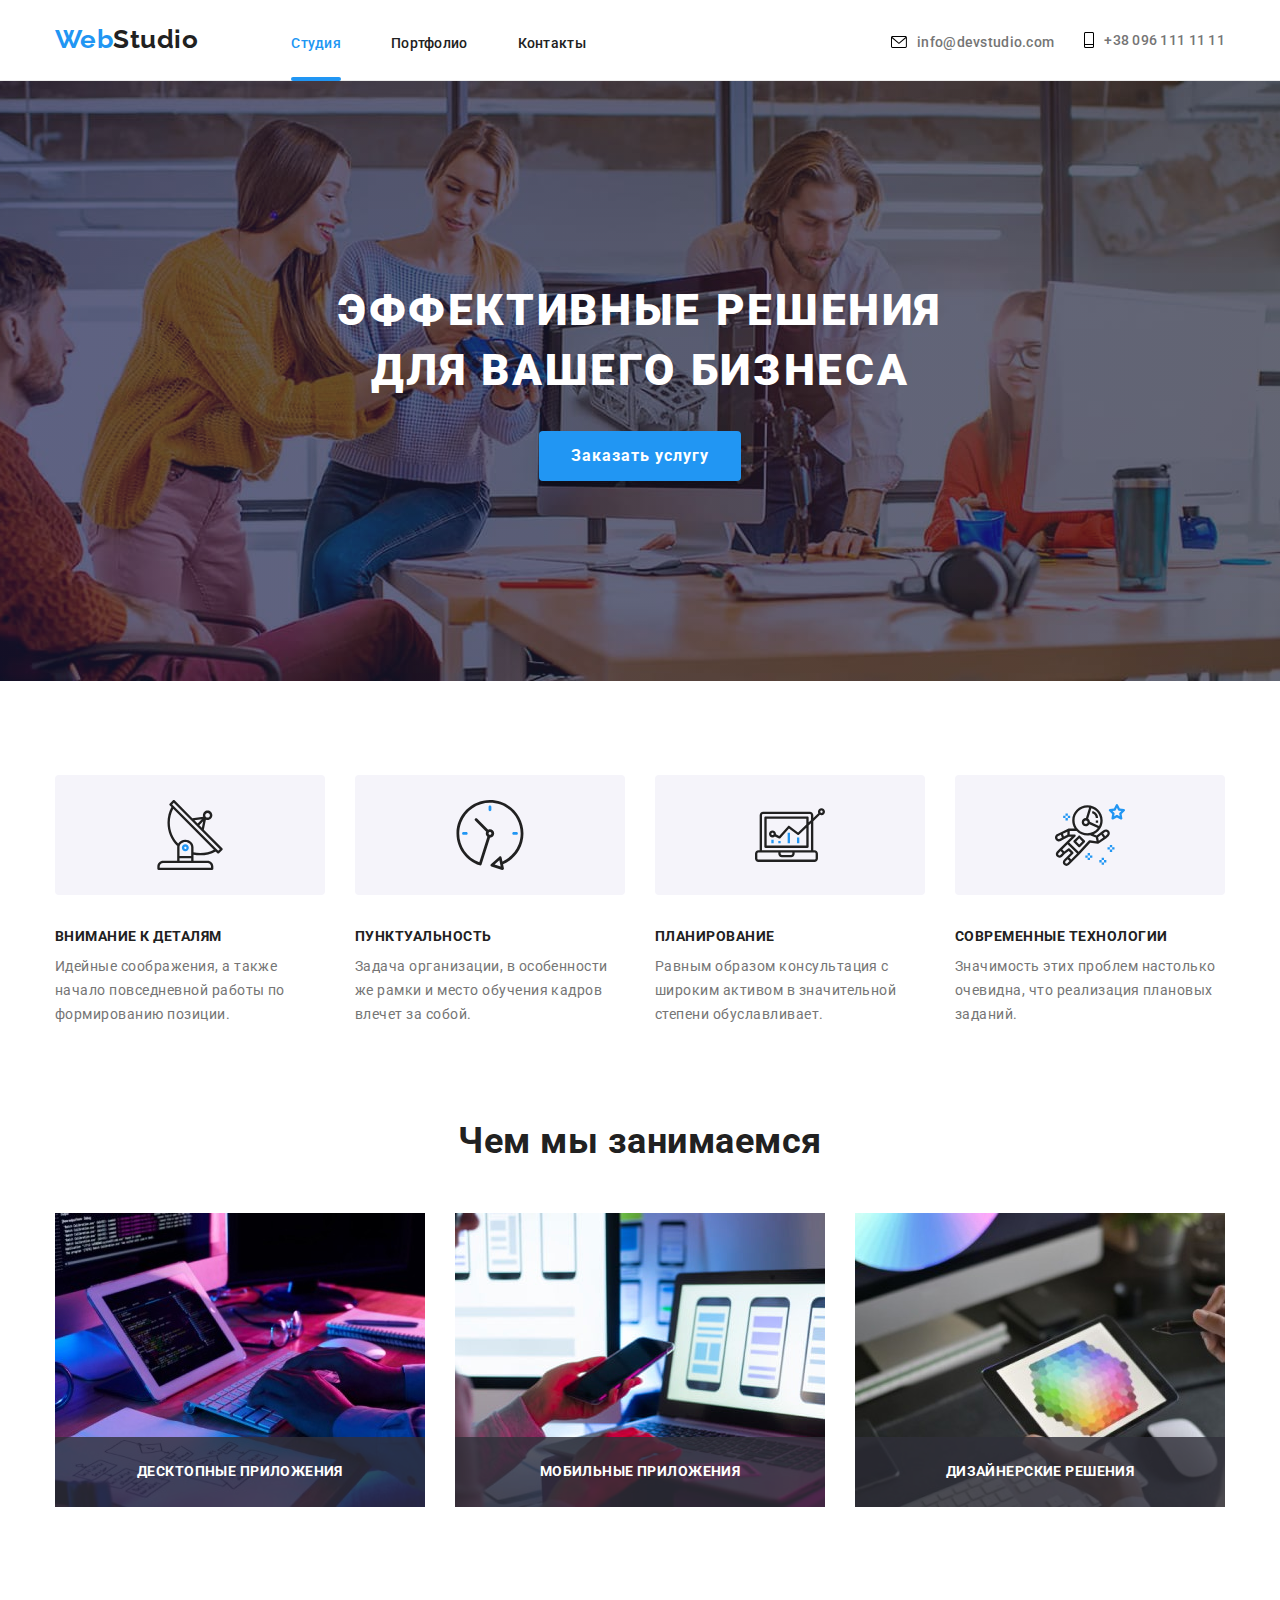
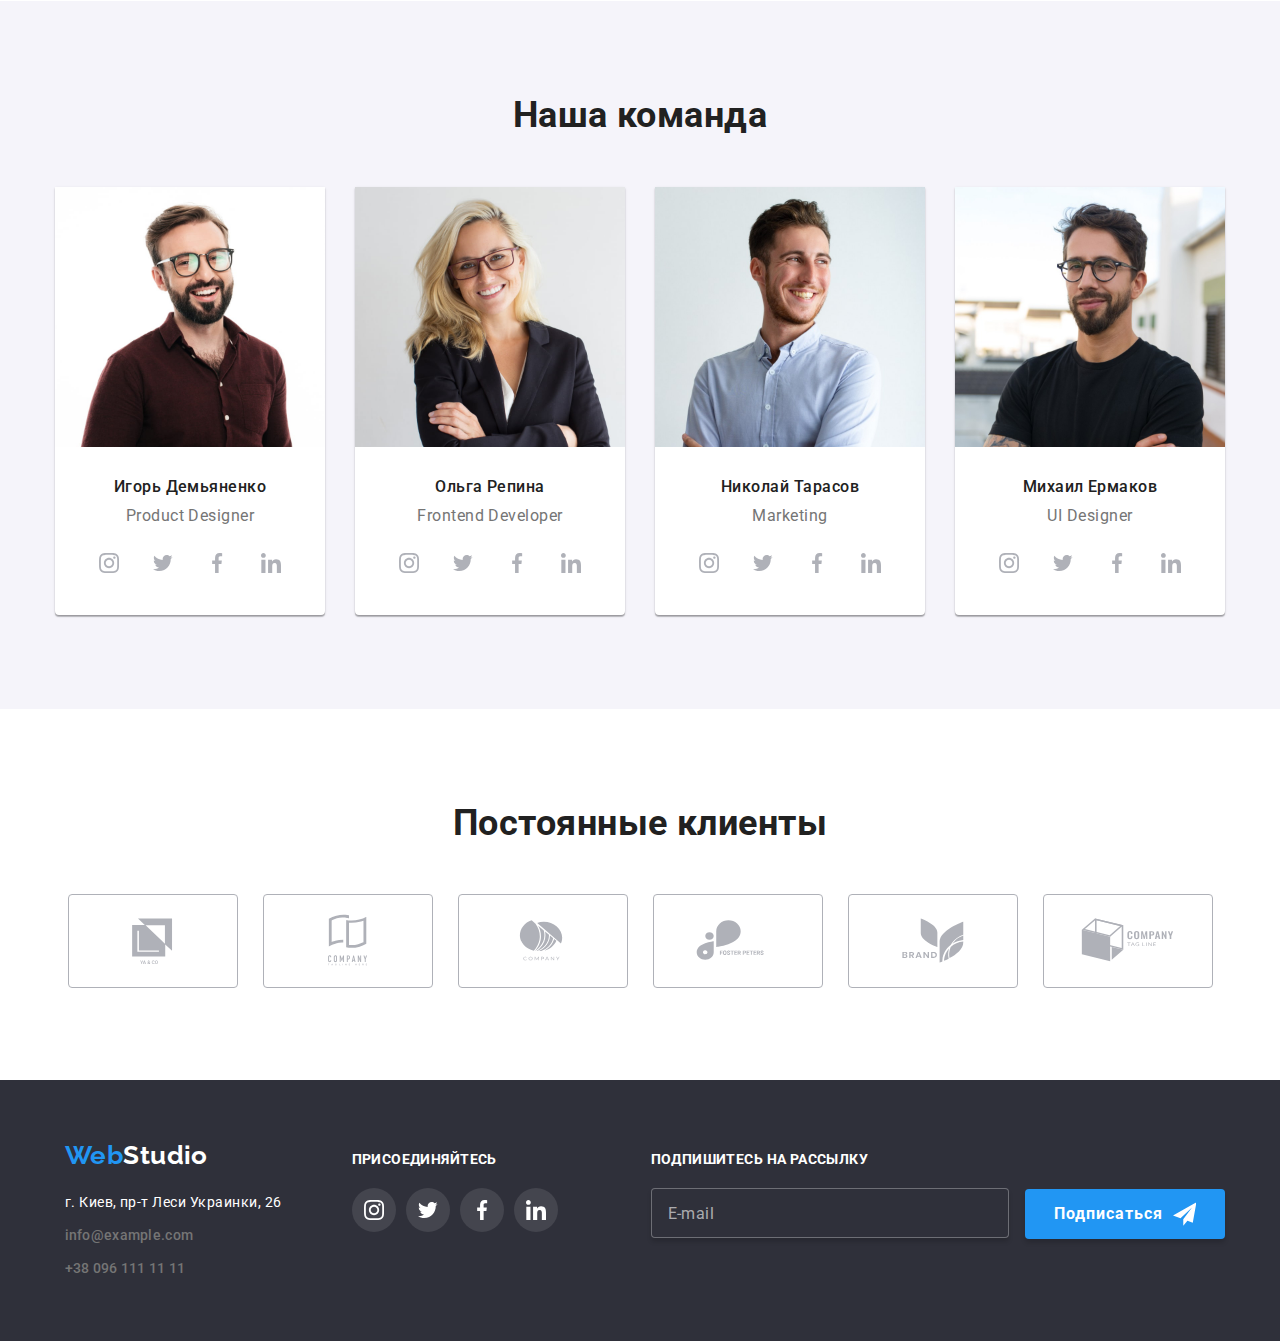
==== commit 0d4bf1ec: "Вносит изменения" ====
--- a/index.html
+++ b/index.html
@@ -339,71 +339,69 @@
 
 <!--footer-->
     <footer class="footer">
-        <div class="container">
-
-            <ul class="footer-list">
-                <li>
-                    <a href="./index.html" class="logo" lang="en">Web<span class="logo--color-white">Studio</span></a>
+        <div class="container footer__container">
+
+            <div class="footer__address">
+                <a href="./index.html" class="logo footer__logo" lang="en">Web<span class="logo--color-white">Studio</span></a>
     
                     <address class="address">
-                        <ul>
-                            <li>г. Киев, пр-т Леси Украинки, 26</li>
-                            <li>
-                                <a href="mailto:info@example.com" class="contact-link">info@example.com</a>
+                        <ul class="address__list">
+                            <li class="address__item">г. Киев, пр-т Леси Украинки, 26</li>
+                            <li class="address__item">
+                                <a href="mailto:info@example.com" class="contacts__link address__contact">info@example.com</a>
                             </li>
-                            <li>
-                                <a href="tel:+380961111111" class="contact-link">+38 096 111 11 11</a>
+                            <li class="address__item">
+                                <a href="tel:+380961111111" class="contacts__link address__contact">+38 096 111 11 11</a>
                             </li>
                         </ul>
                     </address>
-                </li>
+            </div>
             
-                <li>
-                    <h2 class="join-title">Присоединяйтесь</h2>
-
-                <ul class="social-list join">
+            <div class="join">
+                    <h2 class="join__title">Присоединяйтесь</h2>
+
+                <ul class="social-list join__social-list">
                     <li class="social-list__item">
-                        <a href="#" class="social-list__link" aria-label="Instagram">
-                            <svg class="social-list__icon">
+                        <a href="#" class="social-list__link join__social-link" aria-label="Instagram">
+                            <svg class="social-list__icon join__icon">
                                 <use href="./images/icons.svg#icon-instagram"></use>
                             </svg>
                         </a>
                     </li>
                     <li class="social-list__item">
-                        <a href="#" class="social-list__link" aria-label="Twitter">
-                            <svg class="social-list__icon">
+                        <a href="#" class="social-list__link join__social-link" aria-label="Twitter">
+                            <svg class="social-list__icon join__icon">
                                 <use href="./images/icons.svg#icon-twitter"></use>
                             </svg>
                         </a>
                     </li>
                     <li class="social-list__item">
-                        <a href="#" class="social-list__link" aria-label="Facebook">
-                            <svg class="social-list__icon">
+                        <a href="#" class="social-list__link join__social-link" aria-label="Facebook">
+                            <svg class="social-list__icon join__icon">
                                 <use href="./images/icons.svg#icon-facebook"></use>
                             </svg>
                         </a>
                     </li>
                     <li class="social-list__item">
-                        <a href="#" class="social-list__link" aria-label="LinkedIn">
-                            <svg class="social-list__icon">
+                        <a href="#" class="social-list__link join__social-link" aria-label="LinkedIn">
+                            <svg class="social-list__icon join__icon">
                                 <use href="./images/icons.svg#icon-linkedin"></use>
                             </svg>
                         </a>
                     </li>
                 </ul>
-                </li>
-
-                <li>
-                    <h2 class="subscribe-title">Подпишитесь на рассылку</h2>
-                    <form action="subscribe-form">
-                        <input type="email" placeholder="E-mail" class="subscribe-input">
-                        <button type="submit" class="subscribe-button">Подписаться<svg class="subscribe-icon">
+            </div>
+
+            <div class="subscribe">
+                    <h2 class="subscribe__title">Подпишитесь на рассылку</h2>
+                    <form action="subscribe__form">
+                        <input type="email" placeholder="E-mail" class="subscribe__input">
+                        <button type="submit" class="subscribe__button">Подписаться<svg class="subscribe__icon">
                             <use href="./images/icons.svg#icon-send"></use>
                         </svg>
                         </button>
                     </form>
-                </li>
-            </ul>
+            </div>
         </div>
     </footer>
 
--- a/css/main.min.css
+++ b/css/main.min.css
@@ -1,2 +1,2 @@
-:root{--main-text-color: #757575;--title-text-color: #212121;--accent-color: #2196F3;--background-accent-color: #2F303A;--background-main-color:  #FFFFFF;--background-secondary-color: #F5F4FA;--card-set-gap: 30px;--icon-color: #AFB1B8}/*! modern-normalize v0.6.0 | MIT License | https://github.com/sindresorhus/modern-normalize */*,*::before,*::after{-webkit-box-sizing:border-box;box-sizing:border-box}:root{-moz-tab-size:4;-o-tab-size:4;tab-size:4}html{line-height:1.15;-webkit-text-size-adjust:100%}body{margin:0}body{font-family:system-ui,-apple-system,"Segoe UI",Roboto,Helvetica,Arial,sans-serif,"Apple Color Emoji","Segoe UI Emoji"}hr{height:0}abbr[title]{-webkit-text-decoration:underline dotted;text-decoration:underline dotted}b,strong{font-weight:bolder}code,kbd,samp,pre{font-family:SFMono-Regular, Consolas, "Liberation Mono", Menlo, monospace;font-size:1em}small{font-size:80%}sub,sup{font-size:75%;line-height:0;position:relative;vertical-align:baseline}sub{bottom:-0.25em}sup{top:-0.5em}button,input,optgroup,select,textarea{font-family:inherit;font-size:100%;line-height:1.15;margin:0}button,select{text-transform:none}button,[type="button"],[type="reset"],[type="submit"]{-webkit-appearance:button}button::-moz-focus-inner,[type="button"]::-moz-focus-inner,[type="reset"]::-moz-focus-inner,[type="submit"]::-moz-focus-inner{border-style:none;padding:0}button:-moz-focusring,[type="button"]:-moz-focusring,[type="reset"]:-moz-focusring,[type="submit"]:-moz-focusring{outline:1px dotted ButtonText}fieldset{padding:0.35em 0.75em 0.625em}legend{padding:0}progress{vertical-align:baseline}[type="number"]::-webkit-inner-spin-button,[type="number"]::-webkit-outer-spin-button{height:auto}[type="search"]{-webkit-appearance:textfield;outline-offset:-2px}[type="search"]::-webkit-search-decoration{-webkit-appearance:none}::-webkit-file-upload-button{-webkit-appearance:button;font:inherit}summary{display:list-item}*,*::before,*::after{padding:0;margin:0;-webkit-box-sizing:border-box;box-sizing:border-box}h1,h2,h3,h4,h5,h6,p{margin:0}img{display:block;max-width:100%;height:auto}a{text-decoration:none}ul li{list-style:none}button{border:none}body{font-family:'Roboto', sans-serif;color:var(--main-text-color);background-color:var(--background-main-color);letter-spacing:0.03em}.section{padding:94px 0}.container{width:1200px;padding:0 15px;margin:0 auto}.section__title{color:var(--title-text-color);font-size:36px;font-weight:bold;line-height:1.16;display:-webkit-box;display:-webkit-flex;display:-ms-flexbox;display:flex;-webkit-box-pack:center;-webkit-justify-content:center;-ms-flex-pack:center;justify-content:center;margin-bottom:50px}.hidden-elem{width:1px;height:1px;overflow:hidden;opacity:0;margin-top:-1px}nav,.site-nav,.contacts,header .container{background-color:var(--background-main-color);display:-webkit-box;display:-webkit-flex;display:-ms-flexbox;display:flex;-webkit-box-pack:justify;-webkit-justify-content:space-between;-ms-flex-pack:justify;justify-content:space-between;-webkit-box-align:baseline;-webkit-align-items:baseline;-ms-flex-align:baseline;align-items:baseline}.header{border-bottom:1px solid #ECECEC;padding:32px 0}.logo{display:-webkit-box;display:-webkit-flex;display:-ms-flexbox;display:flex;-webkit-box-align:center;-webkit-align-items:center;-ms-flex-align:center;align-items:center;font-family:Raleway;font-weight:bold;font-size:26px;line-height:1.19;color:var(--accent-color)}.logo--color-black{color:var(--title-text-color)}.logo--color-white{color:var(--background-main-color)}.header-logo{margin-right:93px}.site-nav__item{margin-right:50px}.site-nav__link{color:var(--title-text-color);font-size:14px;font-weight:500;line-height:1.14;letter-spacing:0.02em;display:inline-block;-webkit-transition-property:color;-o-transition-property:color;transition-property:color;-webkit-transition-duration:250ms;-o-transition-duration:250ms;transition-duration:250ms;-webkit-transition-timing-function:cubic-bezier(0.4, 0, 0.2, 1);-o-transition-timing-function:cubic-bezier(0.4, 0, 0.2, 1);transition-timing-function:cubic-bezier(0.4, 0, 0.2, 1)}.site-nav__link:hover,.site-nav__link:focus{color:var(--accent-color)}.site-nav__link--current{color:var(--accent-color)}.site-nav__link--current::after{content:"";display:block;width:100%;height:4px;-webkit-border-radius:2px;border-radius:2px;background-color:var(--accent-color);position:relative;top:33px;bottom:auto}.contacts{margin-left:auto}.contacts__item:not(:last-child){margin-right:30px}.contacts__link{color:var(--main-text-color);font-size:14px;font-weight:500;letter-spacing:0.02em;display:-webkit-inline-box;display:-webkit-inline-flex;display:-ms-inline-flexbox;display:inline-flex;-webkit-box-align:center;-webkit-align-items:center;-ms-flex-align:center;align-items:center;-webkit-transition-property:color;-o-transition-property:color;transition-property:color;-webkit-transition-duration:250ms;-o-transition-duration:250ms;transition-duration:250ms;-webkit-transition-timing-function:cubic-bezier(0.4, 0, 0.2, 1);-o-transition-timing-function:cubic-bezier(0.4, 0, 0.2, 1);transition-timing-function:cubic-bezier(0.4, 0, 0.2, 1)}.contacts__link:hover,.contacts__link:focus{color:var(--accent-color);fill:var(--accent-color)}.contacts__icon{margin-right:10px}.hero{max-width:1600px;height:600px;margin-left:auto;margin-right:auto;background-image:-webkit-gradient(linear, left top, right top, from(rgba(33,38,94,0.5)), to(rgba(47,48,58,0.3))),url("../images/overlay-img.jpg");background-image:-webkit-linear-gradient(left, rgba(33,38,94,0.5), rgba(47,48,58,0.3)),url("../images/overlay-img.jpg");background-image:-o-linear-gradient(left, rgba(33,38,94,0.5), rgba(47,48,58,0.3)),url("../images/overlay-img.jpg");background-image:linear-gradient(to right, rgba(33,38,94,0.5), rgba(47,48,58,0.3)),url("../images/overlay-img.jpg");background-repeat:no-repeat;background-position:center;-webkit-background-size:cover;background-size:cover;background-color:var(--background-accent-color);display:-webkit-box;display:-webkit-flex;display:-ms-flexbox;display:flex;text-align:center;padding:200px 0}.hero__title{color:var(--background-main-color);font-style:normal;font-size:44px;font-weight:900;line-height:1.36;letter-spacing:0.06em;text-transform:uppercase;text-align:center;margin-bottom:30px}.submit{cursor:pointer;font-family:inherit;background-color:var(--accent-color);font-weight:bold;font-size:16px;line-height:1.87;letter-spacing:0.06em;color:var(--background-main-color);-webkit-box-shadow:0px 4px 4px rgba(0,0,0,0.15);box-shadow:0px 4px 4px rgba(0,0,0,0.15);-webkit-border-radius:4px;border-radius:4px;padding:10px 32px;-webkit-transition-property:background-color;-o-transition-property:background-color;transition-property:background-color;-webkit-transition-duration:250ms;-o-transition-duration:250ms;transition-duration:250ms;-webkit-transition-timing-function:cubic-bezier(0.4, 0, 0.2, 1);-o-transition-timing-function:cubic-bezier(0.4, 0, 0.2, 1);transition-timing-function:cubic-bezier(0.4, 0, 0.2, 1)}.submit:hover,.submit:focus{background-color:#188CE8}.section-features{padding-bottom:0}.features{display:-webkit-box;display:-webkit-flex;display:-ms-flexbox;display:flex;-webkit-box-pack:justify;-webkit-justify-content:space-between;-ms-flex-pack:justify;justify-content:space-between;margin-bottom:0}.features__item:not(:last-child){margin-right:30px}.features__icon{width:270px;height:120px;background:var(--background-secondary-color);padding:25px 0;-webkit-border-radius:4px;border-radius:4px;margin-bottom:30px}.features__title{color:var(--title-text-color);font-weight:bold;font-size:14px;line-height:1.14;text-transform:uppercase;margin-bottom:10px}.features__desc{color:var(--main-text-color);font-size:14px;line-height:1.71}.works{display:-webkit-box;display:-webkit-flex;display:-ms-flexbox;display:flex;-webkit-box-pack:justify;-webkit-justify-content:space-between;-ms-flex-pack:justify;justify-content:space-between}.works__item{position:relative}.works__label{position:absolute;bottom:0;width:370px;height:70px;background:rgba(47,48,58,0.8);display:-webkit-box;display:-webkit-flex;display:-ms-flexbox;display:flex;-webkit-box-pack:center;-webkit-justify-content:center;-ms-flex-pack:center;justify-content:center;-webkit-box-align:center;-webkit-align-items:center;-ms-flex-align:center;align-items:center}.works__description{color:var(--background-main-color);font-weight:bold;font-size:14px;line-height:1.14;letter-spacing:0.03em;text-transform:uppercase;text-align:center}.section-team{background-color:var(--background-secondary-color)}.team{display:-webkit-box;display:-webkit-flex;display:-ms-flexbox;display:flex;-webkit-box-pack:justify;-webkit-justify-content:space-between;-ms-flex-pack:justify;justify-content:space-between;-webkit-box-align:center;-webkit-align-items:center;-ms-flex-align:center;align-items:center}.team__card{background-color:var(--background-main-color);-webkit-box-shadow:0px 1px 3px rgba(0,0,0,0.12),0px 1px 1px rgba(0,0,0,0.14),0px 2px 1px rgba(0,0,0,0.2);box-shadow:0px 1px 3px rgba(0,0,0,0.12),0px 1px 1px rgba(0,0,0,0.14),0px 2px 1px rgba(0,0,0,0.2);-webkit-border-radius:0px 0px 4px 4px;border-radius:0px 0px 4px 4px}.team__label{padding:var(--card-set-gap) 0;text-align:center}.team__name{font-weight:500;font-size:16px;line-height:1.19;color:var(--title-text-color);margin-bottom:10px}.team__position{font-size:16px;line-height:1.19;color:var(--main-text-color)}.social-list{display:-webkit-box;display:-webkit-flex;display:-ms-flexbox;display:flex;-webkit-box-pack:center;-webkit-justify-content:center;-ms-flex-pack:center;justify-content:center;margin-top:16px}.social-list__item:not(:last-child){margin-right:10px}.social-list__link{display:block;width:44px;height:44px;-webkit-border-radius:50%;border-radius:50%;background-color:var(--background-main-color);-webkit-transition-property:background-color, fill;-o-transition-property:background-color, fill;transition-property:background-color, fill;-webkit-transition-duration:250ms;-o-transition-duration:250ms;transition-duration:250ms;-webkit-transition-timing-function:cubic-bezier(0.4, 0, 0.2, 1);-o-transition-timing-function:cubic-bezier(0.4, 0, 0.2, 1);transition-timing-function:cubic-bezier(0.4, 0, 0.2, 1);display:-webkit-box;display:-webkit-flex;display:-ms-flexbox;display:flex;-webkit-box-align:center;-webkit-align-items:center;-ms-flex-align:center;align-items:center;-webkit-box-pack:center;-webkit-justify-content:center;-ms-flex-pack:center;justify-content:center}.social-list__link:hover,.social-list__link:focus{background-color:var(--accent-color)}.social-list__icon{width:20px;height:20px;fill:var(--icon-color)}.social-list__link:hover .social-list__icon,.social-list__link:focus .social-list__icon{fill:var(--background-main-color)}.clients{display:-webkit-box;display:-webkit-flex;display:-ms-flexbox;display:flex;-webkit-justify-content:space-around;-ms-flex-pack:distribute;justify-content:space-around}.clients__item{display:block;width:170px;height:92px}.clients__link{display:-webkit-box;display:-webkit-flex;display:-ms-flexbox;display:flex;-webkit-box-align:center;-webkit-align-items:center;-ms-flex-align:center;align-items:center;-webkit-box-pack:center;-webkit-justify-content:center;-ms-flex-pack:center;justify-content:center;padding:16px 32px;border:1px solid var(--icon-color);-webkit-box-sizing:border-box;box-sizing:border-box;-webkit-border-radius:4px;border-radius:4px;-webkit-transition-property:border;-o-transition-property:border;transition-property:border;-webkit-transition-duration:250ms;-o-transition-duration:250ms;transition-duration:250ms;-webkit-transition-timing-function:cubic-bezier(0.4, 0, 0.2, 1);-o-transition-timing-function:cubic-bezier(0.4, 0, 0.2, 1);transition-timing-function:cubic-bezier(0.4, 0, 0.2, 1)}.clients__link:hover,.clients__link:focus{border:1px solid var(--accent-color)}.clients__icon{width:106px;height:60px;fill:var(--icon-color);-webkit-transition-property:fill;-o-transition-property:fill;transition-property:fill;-webkit-transition-duration:250ms;-o-transition-duration:250ms;transition-duration:250ms;-webkit-transition-timing-function:cubic-bezier(0.4, 0, 0.2, 1);-o-transition-timing-function:cubic-bezier(0.4, 0, 0.2, 1);transition-timing-function:cubic-bezier(0.4, 0, 0.2, 1)}.clients__link:hover .clients__icon,.clients__link:focus .clients__icon{fill:var(--accent-color)}.footer{background-color:var(--background-accent-color);padding:60px 0}.footer-list{display:-webkit-box;display:-webkit-flex;display:-ms-flexbox;display:flex;-webkit-box-pack:start;-webkit-justify-content:flex-start;-ms-flex-pack:start;justify-content:flex-start;-webkit-box-align:baseline;-webkit-align-items:baseline;-ms-flex-align:baseline;align-items:baseline}.footer-list>li:not(:first-child){margin-left:70px}.address{font-style:normal;font-weight:normal;font-size:14px;line-height:1.71;color:var(--background-main-color);margin-top:20px}.join-title,.subscribe-title{color:var(--background-main-color);font-weight:bold;font-size:14px;line-height:1.14;letter-spacing:0.03em;text-transform:uppercase;margin-bottom:20px}.join .social-link{background-color:rgba(255,255,255,0.1);-webkit-transition-property:background-color;-o-transition-property:background-color;transition-property:background-color;-webkit-transition-duration:250ms;-o-transition-duration:250ms;transition-duration:250ms;-webkit-transition-timing-function:cubic-bezier(0.4, 0, 0.2, 1);-o-transition-timing-function:cubic-bezier(0.4, 0, 0.2, 1);transition-timing-function:cubic-bezier(0.4, 0, 0.2, 1)}.join .social-link .icon{fill:var(--background-main-color)}.join .social-link:hover,.join .social-link:focus{background-color:var(--accent-color)}.subscribe-form{display:-webkit-box;display:-webkit-flex;display:-ms-flexbox;display:flex;-webkit-box-orient:vertical;-webkit-box-direction:normal;-webkit-flex-direction:column;-ms-flex-direction:column;flex-direction:column}.subscribe-input{width:358px;height:50px;background-color:var(--background-accent-color);border:1px solid rgba(255,255,255,0.3);-webkit-box-sizing:border-box;box-sizing:border-box;-webkit-box-shadow:0px 4px 4px rgba(0,0,0,0.15);box-shadow:0px 4px 4px rgba(0,0,0,0.15);-webkit-border-radius:4px;border-radius:4px;padding:15px 16px;color:var(--background-main-color)}.subscribe-input::-webkit-input-placeholder{font-style:normal;font-weight:normal;font-size:16px;line-height:1.25;display:-webkit-box;display:-webkit-flex;display:flex;-webkit-box-align:center;-webkit-align-items:center;align-items:center;letter-spacing:0.03em;color:rgba(255,255,255,0.6)}.subscribe-input:-ms-input-placeholder{font-style:normal;font-weight:normal;font-size:16px;line-height:1.25;display:-ms-flexbox;display:flex;-ms-flex-align:center;align-items:center;letter-spacing:0.03em;color:rgba(255,255,255,0.6)}.subscribe-input::-ms-input-placeholder{font-style:normal;font-weight:normal;font-size:16px;line-height:1.25;display:-ms-flexbox;display:flex;-ms-flex-align:center;align-items:center;letter-spacing:0.03em;color:rgba(255,255,255,0.6)}.subscribe-input::placeholder{font-style:normal;font-weight:normal;font-size:16px;line-height:1.25;display:-webkit-box;display:-webkit-flex;display:-ms-flexbox;display:flex;-webkit-box-align:center;-webkit-align-items:center;-ms-flex-align:center;align-items:center;letter-spacing:0.03em;color:rgba(255,255,255,0.6)}.subscribe-button{display:-webkit-inline-box;display:-webkit-inline-flex;display:-ms-inline-flexbox;display:inline-flex;-webkit-box-pack:center;-webkit-justify-content:center;-ms-flex-pack:center;justify-content:center;-webkit-box-align:center;-webkit-align-items:center;-ms-flex-align:center;align-items:center;width:200px;height:50px;cursor:pointer;font-family:inherit;background-color:var(--accent-color);-webkit-box-shadow:0px 4px 4px rgba(0,0,0,0.15);box-shadow:0px 4px 4px rgba(0,0,0,0.15);-webkit-border-radius:4px;border-radius:4px;padding:10px 29px;font-weight:bold;font-size:16px;line-height:1.87;letter-spacing:0.06em;color:var(--background-main-color);margin-left:12px;-webkit-transition-property:background-color;-o-transition-property:background-color;transition-property:background-color;-webkit-transition-duration:250ms;-o-transition-duration:250ms;transition-duration:250ms;-webkit-transition-timing-function:cubic-bezier(0.4, 0, 0.2, 1);-o-transition-timing-function:cubic-bezier(0.4, 0, 0.2, 1);transition-timing-function:cubic-bezier(0.4, 0, 0.2, 1)}.subscribe-button:hover,.subscribe-button:focus{background-color:#188CE8}.subscribe-icon{width:24px;height:24px;fill:var(--background-main-color);margin-left:10px}.filter{display:-webkit-box;display:-webkit-flex;display:-ms-flexbox;display:flex;-webkit-box-pack:center;-webkit-justify-content:center;-ms-flex-pack:center;justify-content:center;margin-bottom:50px}.filter__button{cursor:pointer;font-family:inherit;font-weight:500;font-size:16px;line-height:1.62;letter-spacing:0.03em;color:var(--title-text-color);background-color:var(--background-secondary-color);-webkit-border-radius:4px;border-radius:4px;padding:6px 22px;-webkit-transition-property:color, background-color, -webkit-box-shadow;transition-property:color, background-color, -webkit-box-shadow;-o-transition-property:color, background-color, box-shadow;transition-property:color, background-color, box-shadow;transition-property:color, background-color, box-shadow, -webkit-box-shadow;-webkit-transition-duration:250ms;-o-transition-duration:250ms;transition-duration:250ms;-webkit-transition-timing-function:cubic-bezier(0.4, 0, 0.2, 1);-o-transition-timing-function:cubic-bezier(0.4, 0, 0.2, 1);transition-timing-function:cubic-bezier(0.4, 0, 0.2, 1)}.filter__button:hover,.filter__button:focus{color:var(--background-main-color);background-color:var(--accent-color);-webkit-box-shadow:0px 3px 1px rgba(0,0,0,0.1),0px 1px 2px rgba(0,0,0,0.08),0px 2px 2px rgba(0,0,0,0.12);box-shadow:0px 3px 1px rgba(0,0,0,0.1),0px 1px 2px rgba(0,0,0,0.08),0px 2px 2px rgba(0,0,0,0.12)}.filter__item:not(:last-child){margin-right:8px}.portfolio{display:-webkit-box;display:-webkit-flex;display:-ms-flexbox;display:flex;-webkit-flex-wrap:wrap;-ms-flex-wrap:wrap;flex-wrap:wrap;margin-left:-webkit-calc(-1 * var(--card-set-gap));margin-left:calc(-1 * var(--card-set-gap));margin-top:-webkit-calc(-1 * var(--card-set-gap));margin-top:calc(-1 * var(--card-set-gap))}.portfolio__item{background-color:var(--background-main-color);-webkit-flex-basis:-webkit-calc(100% / 3 - var(--card-set-gap));-ms-flex-preferred-size:calc(100% / 3 - var(--card-set-gap));flex-basis:calc(100% / 3 - var(--card-set-gap));margin-left:var(--card-set-gap);margin-top:var(--card-set-gap)}.portfolio__link{-webkit-transition-property:-webkit-box-shadow;transition-property:-webkit-box-shadow;-o-transition-property:box-shadow;transition-property:box-shadow;transition-property:box-shadow, -webkit-box-shadow;-webkit-transition-duration:250ms;-o-transition-duration:250ms;transition-duration:250ms;-webkit-transition-timing-function:cubic-bezier(0.4, 0, 0.2, 1);-o-transition-timing-function:cubic-bezier(0.4, 0, 0.2, 1);transition-timing-function:cubic-bezier(0.4, 0, 0.2, 1)}.portfolio__link:hover,.portfolio__link:focus{-webkit-box-shadow:0px 1px 1px rgba(0,0,0,0.12),0px 4px 4px rgba(0,0,0,0.06),1px 4px 6px rgba(0,0,0,0.16);box-shadow:0px 1px 1px rgba(0,0,0,0.12),0px 4px 4px rgba(0,0,0,0.06),1px 4px 6px rgba(0,0,0,0.16)}.product__thumb{position:relative;overflow:hidden}.product__overlay{position:absolute;top:0;left:0;width:100%;height:100%;background-color:rgba(33,150,243,0.9);-webkit-transform:translatey(100%);-ms-transform:translatey(100%);transform:translatey(100%);-webkit-transition:-webkit-transform 250ms ease;transition:-webkit-transform 250ms ease;-o-transition:transform 250ms ease;transition:transform 250ms ease;transition:transform 250ms ease, -webkit-transform 250ms ease}.portfolio__link:hover .product__overlay,.portfolio__link:focus .product__overlay{-webkit-transform:translatey(0);-ms-transform:translatey(0);transform:translatey(0)}.product__text{padding:63px 24px;margin:0;font-size:18px;line-height:1.55;letter-spacing:0.03em;color:var(--background-main-color)}.product__label{padding:20px 24px;border:1px solid #EEEEEE;border-top:transparent;-webkit-box-sizing:border-box;box-sizing:border-box}.product__title{font-weight:bold;font-size:18px;font-size:18px;line-height:2;letter-spacing:0.06em;color:var(--title-text-color);margin-bottom:4px}.product__desc{font-size:16px;line-height:1.87;color:var(--main-text-color)}.backdrop{position:fixed;top:0;left:0;width:100%;height:100%;background-color:rgba(0,0,0,0.2);opacity:1;-webkit-transition:opacity 250ms cubic-bezier(0.4, 0, 0.2, 1);-o-transition:opacity 250ms cubic-bezier(0.4, 0, 0.2, 1);transition:opacity 250ms cubic-bezier(0.4, 0, 0.2, 1)}.backdrop.is-hidden{opacity:0;pointer-events:none}.backdrop.is-hidden .modal{-webkit-transform:translate(-50%, -50%) scale(1.1);-ms-transform:translate(-50%, -50%) scale(1.1);transform:translate(-50%, -50%) scale(1.1)}.modal{position:absolute;top:50%;left:50%;-webkit-transform:translate(-50%, -50%);-ms-transform:translate(-50%, -50%);transform:translate(-50%, -50%);width:528px;height:581px;-webkit-transform:translate(-50%, -50%) scale(1);-ms-transform:translate(-50%, -50%) scale(1);transform:translate(-50%, -50%) scale(1);-webkit-transition:-webkit-transform 250ms cubic-bezier(0.4, 0, 0.2, 1);transition:-webkit-transform 250ms cubic-bezier(0.4, 0, 0.2, 1);-o-transition:transform 250ms cubic-bezier(0.4, 0, 0.2, 1);transition:transform 250ms cubic-bezier(0.4, 0, 0.2, 1);transition:transform 250ms cubic-bezier(0.4, 0, 0.2, 1), -webkit-transform 250ms cubic-bezier(0.4, 0, 0.2, 1);background-color:var(--background-main-color);-webkit-box-shadow:0px 1px 3px rgba(0,0,0,0.12),0px 1px 1px rgba(0,0,0,0.14),0px 2px 1px rgba(0,0,0,0.2);box-shadow:0px 1px 3px rgba(0,0,0,0.12),0px 1px 1px rgba(0,0,0,0.14),0px 2px 1px rgba(0,0,0,0.2);-webkit-border-radius:4px;border-radius:4px;padding:40px}.close{position:absolute;top:8px;right:8px;display:block;width:30px;height:30px;-webkit-border-radius:50%;border-radius:50%;background-color:var(--background-main-color);border:1px solid rgba(0,0,0,0.1);cursor:pointer}.close-icon{width:11px;height:11px;fill:#000000}.close:hover .close-icon,.close:focus .close-icon{fill:var(--accent-color)}.form{display:-webkit-box;display:-webkit-flex;display:-ms-flexbox;display:flex;-webkit-box-orient:vertical;-webkit-box-direction:normal;-webkit-flex-direction:column;-ms-flex-direction:column;flex-direction:column}.form-title{font-weight:bold;font-size:20px;line-height:1.15;letter-spacing:0.03em;color:var(--title-text-color);text-align:center;margin-bottom:12px}.form-field{position:relative;margin-bottom:10px;height:100%}.form-label{font-style:normal;font-weight:normal;font-size:12px;line-height:1.16;letter-spacing:0.01em;color:var(--main-text-color);margin-bottom:4px}.form-input,.form-textarea{width:100%;border:1px solid rgba(33,33,33,0.2);-webkit-box-sizing:border-box;box-sizing:border-box;-webkit-border-radius:4px;border-radius:4px}.form-input:focus,.form-textarea:focus{outline-color:var(--accent-color);border:1px solid #2196F3}.form-input{display:-webkit-box;display:-webkit-flex;display:-ms-flexbox;display:flex;-webkit-box-align:center;-webkit-align-items:center;-ms-flex-align:center;align-items:center;height:40px;padding:14px;padding-left:42px}.form-icon{position:absolute;top:50%;-webkit-transform:translateY(25%);-ms-transform:translateY(25%);transform:translateY(25%);left:12px;fill:var(--title-text-color);-webkit-transition:fill 250ms cubic-bezier(0.4, 0, 0.2, 1);-o-transition:fill 250ms cubic-bezier(0.4, 0, 0.2, 1);transition:fill 250ms cubic-bezier(0.4, 0, 0.2, 1)}.form-input:focus+.form-icon,.form-textarea:focus+.form-icon{fill:var(--accent-color)}.form-textarea{height:120px;resize:none;padding:12px 16px}.form-textarea::-webkit-input-placeholder{font-style:normal;font-weight:normal;font-size:12px;line-height:1.16;letter-spacing:0.01em;color:rgba(117,117,117,0.5)}.form-textarea:-ms-input-placeholder{font-style:normal;font-weight:normal;font-size:12px;line-height:1.16;letter-spacing:0.01em;color:rgba(117,117,117,0.5)}.form-textarea::-ms-input-placeholder{font-style:normal;font-weight:normal;font-size:12px;line-height:1.16;letter-spacing:0.01em;color:rgba(117,117,117,0.5)}.form-textarea::placeholder{font-style:normal;font-weight:normal;font-size:12px;line-height:1.16;letter-spacing:0.01em;color:rgba(117,117,117,0.5)}.form-field.comment{margin-bottom:20px}.form-checkbox{position:relative;display:-webkit-inline-box;display:-webkit-inline-flex;display:-ms-inline-flexbox;display:inline-flex;-webkit-box-pack:center;-webkit-justify-content:center;-ms-flex-pack:center;justify-content:center;-webkit-box-align:center;-webkit-align-items:center;-ms-flex-align:center;align-items:center;margin-bottom:30px;width:100%}.checkbox-terms{font-style:normal;font-weight:normal;font-size:14px;line-height:1.71;letter-spacing:0.03em;color:var(--main-text-color)}.checkbox-terms .terms-link{color:var(--accent-color);-webkit-text-decoration:underline solid;text-decoration:underline solid}.checkbox{position:absolute;top:3px;left:12px;width:16px;height:15px;-moz-appearance:none;-webkit-appearance:none;appearance:none}.checkbox-terms::before{content:"";display:-webkit-inline-box;display:-webkit-inline-flex;display:-ms-inline-flexbox;display:inline-flex;text-align:center;width:16px;height:15px;border:2px solid var(--title-text-color);-webkit-border-radius:2px;border-radius:2px;margin-right:7px}.checkbox-icon{position:absolute;top:3px;left:12px;opacity:0;pointer-events:none;background-color:var(--accent-color);fill:var(--background-main-color);border:2px solid #2196F3;-webkit-border-radius:2px;border-radius:2px}.checkbox:focus{outline-color:var(--accent-color);border:2px solid #2196F3;-webkit-border-radius:2px;border-radius:2px}.checkbox:checked+.checkbox-icon{opacity:1;-webkit-transition:opacity 250ms cubic-bezier(0.4, 0, 0.2, 1);-o-transition:opacity 250ms cubic-bezier(0.4, 0, 0.2, 1);transition:opacity 250ms cubic-bezier(0.4, 0, 0.2, 1);-webkit-background-origin:border-box;background-origin:border-box}.checkbox-button{margin:0 auto}
+:root{--main-text-color: #757575;--title-text-color: #212121;--accent-color: #2196F3;--background-accent-color: #2F303A;--background-main-color:  #FFFFFF;--background-secondary-color: #F5F4FA;--card-set-gap: 30px;--icon-color: #AFB1B8}/*! modern-normalize v0.6.0 | MIT License | https://github.com/sindresorhus/modern-normalize */*,*::before,*::after{-webkit-box-sizing:border-box;box-sizing:border-box}:root{-moz-tab-size:4;-o-tab-size:4;tab-size:4}html{line-height:1.15;-webkit-text-size-adjust:100%}body{margin:0}body{font-family:system-ui,-apple-system,"Segoe UI",Roboto,Helvetica,Arial,sans-serif,"Apple Color Emoji","Segoe UI Emoji"}hr{height:0}abbr[title]{-webkit-text-decoration:underline dotted;text-decoration:underline dotted}b,strong{font-weight:bolder}code,kbd,samp,pre{font-family:SFMono-Regular, Consolas, "Liberation Mono", Menlo, monospace;font-size:1em}small{font-size:80%}sub,sup{font-size:75%;line-height:0;position:relative;vertical-align:baseline}sub{bottom:-0.25em}sup{top:-0.5em}button,input,optgroup,select,textarea{font-family:inherit;font-size:100%;line-height:1.15;margin:0}button,select{text-transform:none}button,[type="button"],[type="reset"],[type="submit"]{-webkit-appearance:button}button::-moz-focus-inner,[type="button"]::-moz-focus-inner,[type="reset"]::-moz-focus-inner,[type="submit"]::-moz-focus-inner{border-style:none;padding:0}button:-moz-focusring,[type="button"]:-moz-focusring,[type="reset"]:-moz-focusring,[type="submit"]:-moz-focusring{outline:1px dotted ButtonText}fieldset{padding:0.35em 0.75em 0.625em}legend{padding:0}progress{vertical-align:baseline}[type="number"]::-webkit-inner-spin-button,[type="number"]::-webkit-outer-spin-button{height:auto}[type="search"]{-webkit-appearance:textfield;outline-offset:-2px}[type="search"]::-webkit-search-decoration{-webkit-appearance:none}::-webkit-file-upload-button{-webkit-appearance:button;font:inherit}summary{display:list-item}*,*::before,*::after{padding:0;margin:0;-webkit-box-sizing:border-box;box-sizing:border-box}h1,h2,h3,h4,h5,h6,p{margin:0}img{display:block;max-width:100%;height:auto}a{text-decoration:none}ul li{list-style:none}button{border:none}body{font-family:'Roboto', sans-serif;color:var(--main-text-color);background-color:var(--background-main-color);letter-spacing:0.03em}.section{padding:94px 0}.container{width:1200px;padding:0 15px;margin:0 auto}.section__title{color:var(--title-text-color);font-size:36px;font-weight:bold;line-height:1.16;display:-webkit-box;display:-webkit-flex;display:-ms-flexbox;display:flex;-webkit-box-pack:center;-webkit-justify-content:center;-ms-flex-pack:center;justify-content:center;margin-bottom:50px}.hidden-elem{width:1px;height:1px;overflow:hidden;opacity:0;margin-top:-1px}nav,.site-nav,.contacts,header .container{background-color:var(--background-main-color);display:-webkit-box;display:-webkit-flex;display:-ms-flexbox;display:flex;-webkit-box-pack:justify;-webkit-justify-content:space-between;-ms-flex-pack:justify;justify-content:space-between;-webkit-box-align:baseline;-webkit-align-items:baseline;-ms-flex-align:baseline;align-items:baseline}.header{border-bottom:1px solid #ECECEC;padding:24px 0}.logo{display:-webkit-box;display:-webkit-flex;display:-ms-flexbox;display:flex;-webkit-box-pack:center;-webkit-justify-content:center;-ms-flex-pack:center;justify-content:center;-webkit-box-align:center;-webkit-align-items:center;-ms-flex-align:center;align-items:center;font-family:Raleway;font-weight:bold;font-size:26px;line-height:1.19;color:var(--accent-color)}.logo--color-black{color:var(--title-text-color)}.logo--color-white{color:var(--background-main-color)}.header-logo{margin-right:93px}.site-nav__item{margin-right:50px}.site-nav__link{color:var(--title-text-color);font-size:14px;font-weight:500;line-height:1.14;letter-spacing:0.02em;display:inline-block;-webkit-transition-property:color;-o-transition-property:color;transition-property:color;-webkit-transition-duration:250ms;-o-transition-duration:250ms;transition-duration:250ms;-webkit-transition-timing-function:cubic-bezier(0.4, 0, 0.2, 1);-o-transition-timing-function:cubic-bezier(0.4, 0, 0.2, 1);transition-timing-function:cubic-bezier(0.4, 0, 0.2, 1)}.site-nav__link:hover,.site-nav__link:focus{color:var(--accent-color)}.site-nav__link--current{color:var(--accent-color)}.site-nav__link--current::after{content:"";display:block;width:100%;height:4px;-webkit-border-radius:2px;border-radius:2px;background-color:var(--accent-color);position:relative;top:25px;bottom:auto}.contacts{margin-left:auto}.contacts__item:not(:last-child){margin-right:30px}.contacts__link{color:var(--main-text-color);font-size:14px;font-weight:500;letter-spacing:0.02em;display:-webkit-inline-box;display:-webkit-inline-flex;display:-ms-inline-flexbox;display:inline-flex;-webkit-box-align:center;-webkit-align-items:center;-ms-flex-align:center;align-items:center;-webkit-transition-property:color;-o-transition-property:color;transition-property:color;-webkit-transition-duration:250ms;-o-transition-duration:250ms;transition-duration:250ms;-webkit-transition-timing-function:cubic-bezier(0.4, 0, 0.2, 1);-o-transition-timing-function:cubic-bezier(0.4, 0, 0.2, 1);transition-timing-function:cubic-bezier(0.4, 0, 0.2, 1);-webkit-transition-property:fill;-o-transition-property:fill;transition-property:fill;transition-duration:250ms;transition-timing-function:cubic-bezier(0.4, 0, 0.2, 1)}.contacts__link:hover,.contacts__link:focus{color:var(--accent-color);fill:var(--accent-color)}.contacts__icon{margin-right:10px}.hero{max-width:1600px;height:600px;margin-left:auto;margin-right:auto;background-image:-webkit-gradient(linear, left top, right top, from(rgba(33,38,94,0.4)), to(rgba(47,48,58,0.4))),url("../images/overlay-img.jpg");background-image:-webkit-linear-gradient(left, rgba(33,38,94,0.4), rgba(47,48,58,0.4)),url("../images/overlay-img.jpg");background-image:-o-linear-gradient(left, rgba(33,38,94,0.4), rgba(47,48,58,0.4)),url("../images/overlay-img.jpg");background-image:linear-gradient(to right, rgba(33,38,94,0.4), rgba(47,48,58,0.4)),url("../images/overlay-img.jpg");background-repeat:no-repeat;background-position:center;-webkit-background-size:cover;background-size:cover;background-color:var(--background-accent-color);display:-webkit-box;display:-webkit-flex;display:-ms-flexbox;display:flex;text-align:center;padding:200px 0}.hero__title{color:var(--background-main-color);font-style:normal;font-size:44px;font-weight:900;line-height:1.36;letter-spacing:0.06em;text-transform:uppercase;text-align:center;margin-bottom:30px}.submit{cursor:pointer;font-family:inherit;background-color:var(--accent-color);font-weight:bold;font-size:16px;line-height:1.87;letter-spacing:0.06em;color:var(--background-main-color);-webkit-box-shadow:0px 4px 4px rgba(0,0,0,0.15);box-shadow:0px 4px 4px rgba(0,0,0,0.15);-webkit-border-radius:4px;border-radius:4px;padding:10px 32px;-webkit-transition-property:background-color;-o-transition-property:background-color;transition-property:background-color;-webkit-transition-duration:250ms;-o-transition-duration:250ms;transition-duration:250ms;-webkit-transition-timing-function:cubic-bezier(0.4, 0, 0.2, 1);-o-transition-timing-function:cubic-bezier(0.4, 0, 0.2, 1);transition-timing-function:cubic-bezier(0.4, 0, 0.2, 1)}.submit:hover,.submit:focus{background-color:#188CE8}.section-features{padding-bottom:0}.features{display:-webkit-box;display:-webkit-flex;display:-ms-flexbox;display:flex;-webkit-box-pack:justify;-webkit-justify-content:space-between;-ms-flex-pack:justify;justify-content:space-between;-webkit-box-align:center;-webkit-align-items:center;-ms-flex-align:center;align-items:center;margin-bottom:0}.features__item:not(:last-child){margin-right:30px}.features__icon{width:270px;height:120px;background:var(--background-secondary-color);padding:25px 0;-webkit-border-radius:4px;border-radius:4px;margin-bottom:30px}.features__title{color:var(--title-text-color);font-weight:bold;font-size:14px;line-height:1.14;text-transform:uppercase;margin-bottom:10px}.features__desc{color:var(--main-text-color);font-size:14px;line-height:1.71}.works{display:-webkit-box;display:-webkit-flex;display:-ms-flexbox;display:flex;-webkit-box-pack:justify;-webkit-justify-content:space-between;-ms-flex-pack:justify;justify-content:space-between;-webkit-box-align:center;-webkit-align-items:center;-ms-flex-align:center;align-items:center}.works__item{position:relative}.works__label{display:-webkit-box;display:-webkit-flex;display:-ms-flexbox;display:flex;-webkit-box-pack:center;-webkit-justify-content:center;-ms-flex-pack:center;justify-content:center;-webkit-box-align:center;-webkit-align-items:center;-ms-flex-align:center;align-items:center;position:absolute;bottom:0;width:370px;height:70px;background:rgba(47,48,58,0.8)}.works__description{color:var(--background-main-color);font-weight:bold;font-size:14px;line-height:1.14;letter-spacing:0.03em;text-transform:uppercase;text-align:center}.section-team{background-color:var(--background-secondary-color)}.team{display:-webkit-box;display:-webkit-flex;display:-ms-flexbox;display:flex;-webkit-box-pack:justify;-webkit-justify-content:space-between;-ms-flex-pack:justify;justify-content:space-between;-webkit-box-align:center;-webkit-align-items:center;-ms-flex-align:center;align-items:center}.team__card{background-color:var(--background-main-color);-webkit-box-shadow:0px 1px 3px rgba(0,0,0,0.12),0px 1px 1px rgba(0,0,0,0.14),0px 2px 1px rgba(0,0,0,0.2);box-shadow:0px 1px 3px rgba(0,0,0,0.12),0px 1px 1px rgba(0,0,0,0.14),0px 2px 1px rgba(0,0,0,0.2);-webkit-border-radius:0px 0px 4px 4px;border-radius:0px 0px 4px 4px}.team__label{padding:var(--card-set-gap) 0;text-align:center}.team__name{font-weight:500;font-size:16px;line-height:1.19;color:var(--title-text-color);margin-bottom:10px}.team__position{font-size:16px;line-height:1.19;color:var(--main-text-color)}.social-list{display:-webkit-box;display:-webkit-flex;display:-ms-flexbox;display:flex;-webkit-box-pack:center;-webkit-justify-content:center;-ms-flex-pack:center;justify-content:center;-webkit-box-align:center;-webkit-align-items:center;-ms-flex-align:center;align-items:center;margin-top:16px}.social-list__item:not(:last-child){margin-right:10px}.social-list__link{display:block;width:44px;height:44px;-webkit-border-radius:50%;border-radius:50%;background-color:var(--background-main-color);display:-webkit-box;display:-webkit-flex;display:-ms-flexbox;display:flex;-webkit-box-pack:center;-webkit-justify-content:center;-ms-flex-pack:center;justify-content:center;-webkit-box-align:center;-webkit-align-items:center;-ms-flex-align:center;align-items:center;-webkit-transition-property:background-color;-o-transition-property:background-color;transition-property:background-color;-webkit-transition-duration:250ms;-o-transition-duration:250ms;transition-duration:250ms;-webkit-transition-timing-function:cubic-bezier(0.4, 0, 0.2, 1);-o-transition-timing-function:cubic-bezier(0.4, 0, 0.2, 1);transition-timing-function:cubic-bezier(0.4, 0, 0.2, 1)}.social-list__link:hover,.social-list__link:focus{background-color:var(--accent-color)}.social-list__icon{width:20px;height:20px;fill:var(--icon-color);-webkit-transition-property:fill;-o-transition-property:fill;transition-property:fill;-webkit-transition-duration:250ms;-o-transition-duration:250ms;transition-duration:250ms;-webkit-transition-timing-function:cubic-bezier(0.4, 0, 0.2, 1);-o-transition-timing-function:cubic-bezier(0.4, 0, 0.2, 1);transition-timing-function:cubic-bezier(0.4, 0, 0.2, 1)}.social-list__link:hover .social-list__icon,.social-list__link:focus .social-list__icon{fill:var(--background-main-color)}.clients{display:-webkit-box;display:-webkit-flex;display:-ms-flexbox;display:flex;-webkit-justify-content:space-around;-ms-flex-pack:distribute;justify-content:space-around;-webkit-box-align:center;-webkit-align-items:center;-ms-flex-align:center;align-items:center}.clients__item{display:block;width:170px;height:92px}.clients__link{display:-webkit-box;display:-webkit-flex;display:-ms-flexbox;display:flex;-webkit-box-pack:center;-webkit-justify-content:center;-ms-flex-pack:center;justify-content:center;-webkit-box-align:center;-webkit-align-items:center;-ms-flex-align:center;align-items:center;padding:16px 32px;border:1px solid var(--icon-color);-webkit-box-sizing:border-box;box-sizing:border-box;-webkit-border-radius:4px;border-radius:4px;-webkit-transition-property:border;-o-transition-property:border;transition-property:border;-webkit-transition-duration:250ms;-o-transition-duration:250ms;transition-duration:250ms;-webkit-transition-timing-function:cubic-bezier(0.4, 0, 0.2, 1);-o-transition-timing-function:cubic-bezier(0.4, 0, 0.2, 1);transition-timing-function:cubic-bezier(0.4, 0, 0.2, 1)}.clients__link:hover,.clients__link:focus{border:1px solid var(--accent-color)}.clients__icon{width:106px;height:60px;fill:var(--icon-color);-webkit-transition-property:fill;-o-transition-property:fill;transition-property:fill;-webkit-transition-duration:250ms;-o-transition-duration:250ms;transition-duration:250ms;-webkit-transition-timing-function:cubic-bezier(0.4, 0, 0.2, 1);-o-transition-timing-function:cubic-bezier(0.4, 0, 0.2, 1);transition-timing-function:cubic-bezier(0.4, 0, 0.2, 1)}.clients__link:hover .clients__icon,.clients__link:focus .clients__icon{fill:var(--accent-color)}.footer{background-color:var(--background-accent-color);padding:60px 0}.footer__container{display:-webkit-box;display:-webkit-flex;display:-ms-flexbox;display:flex;-webkit-box-align:baseline;-webkit-align-items:baseline;-ms-flex-align:baseline;align-items:baseline}.footer__address{display:-webkit-box;display:-webkit-flex;display:-ms-flexbox;display:flex;-webkit-box-orient:vertical;-webkit-box-direction:normal;-webkit-flex-direction:column;-ms-flex-direction:column;flex-direction:column;margin-left:auto}.address{margin-top:20px}.address__list{font-style:normal;font-weight:normal;font-size:14px;line-height:1.71;color:var(--background-main-color)}.address__item:not(:last-child){margin-bottom:9px}.footer__logo{display:inline-block}.join{margin-left:70px}.join__title,.subscribe__title{color:var(--background-main-color);font-weight:bold;font-size:14px;line-height:1.14;letter-spacing:0.03em;text-transform:uppercase;margin-bottom:20px}.join__social-link{background-color:rgba(255,255,255,0.1);-webkit-transition-property:background-color;-o-transition-property:background-color;transition-property:background-color;-webkit-transition-duration:250ms;-o-transition-duration:250ms;transition-duration:250ms;-webkit-transition-timing-function:cubic-bezier(0.4, 0, 0.2, 1);-o-transition-timing-function:cubic-bezier(0.4, 0, 0.2, 1);transition-timing-function:cubic-bezier(0.4, 0, 0.2, 1)}.join__social-link:hover,.join__social-link:focus{background-color:var(--accent-color)}.join__icon{fill:var(--background-main-color)}.subscribe{margin-left:93px;display:-webkit-box;display:-webkit-flex;display:-ms-flexbox;display:flex;-webkit-box-orient:vertical;-webkit-box-direction:normal;-webkit-flex-direction:column;-ms-flex-direction:column;flex-direction:column}.subscribe__form{display:-webkit-inline-box;display:-webkit-inline-flex;display:-ms-inline-flexbox;display:inline-flex}.subscribe__input{width:358px;height:50px;background-color:var(--background-accent-color);border:1px solid rgba(255,255,255,0.3);-webkit-box-sizing:border-box;box-sizing:border-box;-webkit-box-shadow:0px 4px 4px rgba(0,0,0,0.15);box-shadow:0px 4px 4px rgba(0,0,0,0.15);-webkit-border-radius:4px;border-radius:4px;padding:15px 16px;color:var(--background-main-color)}.subscribe__input::-webkit-input-placeholder{font-style:normal;font-weight:normal;font-size:16px;line-height:1.25;display:-webkit-box;display:-webkit-flex;display:flex;-webkit-box-align:center;-webkit-align-items:center;align-items:center;letter-spacing:0.03em;color:rgba(255,255,255,0.6)}.subscribe__input:-ms-input-placeholder{font-style:normal;font-weight:normal;font-size:16px;line-height:1.25;display:-ms-flexbox;display:flex;-ms-flex-align:center;align-items:center;letter-spacing:0.03em;color:rgba(255,255,255,0.6)}.subscribe__input::-ms-input-placeholder{font-style:normal;font-weight:normal;font-size:16px;line-height:1.25;display:-ms-flexbox;display:flex;-ms-flex-align:center;align-items:center;letter-spacing:0.03em;color:rgba(255,255,255,0.6)}.subscribe__input::placeholder{font-style:normal;font-weight:normal;font-size:16px;line-height:1.25;display:-webkit-box;display:-webkit-flex;display:-ms-flexbox;display:flex;-webkit-box-align:center;-webkit-align-items:center;-ms-flex-align:center;align-items:center;letter-spacing:0.03em;color:rgba(255,255,255,0.6)}.subscribe__button{display:-webkit-inline-box;display:-webkit-inline-flex;display:-ms-inline-flexbox;display:inline-flex;-webkit-box-pack:center;-webkit-justify-content:center;-ms-flex-pack:center;justify-content:center;-webkit-box-align:center;-webkit-align-items:center;-ms-flex-align:center;align-items:center;width:200px;height:50px;cursor:pointer;font-family:inherit;background-color:var(--accent-color);-webkit-box-shadow:0px 4px 4px rgba(0,0,0,0.15);box-shadow:0px 4px 4px rgba(0,0,0,0.15);-webkit-border-radius:4px;border-radius:4px;padding:10px 29px;font-weight:bold;font-size:16px;line-height:1.87;letter-spacing:0.06em;color:var(--background-main-color);margin-left:12px;-webkit-transition-property:background-color;-o-transition-property:background-color;transition-property:background-color;-webkit-transition-duration:250ms;-o-transition-duration:250ms;transition-duration:250ms;-webkit-transition-timing-function:cubic-bezier(0.4, 0, 0.2, 1);-o-transition-timing-function:cubic-bezier(0.4, 0, 0.2, 1);transition-timing-function:cubic-bezier(0.4, 0, 0.2, 1)}.subscribe__button:hover,.subscribe__button:focus{background-color:#188CE8}.subscribe__icon{width:24px;height:24px;fill:var(--background-main-color);margin-left:10px}.filter{display:-webkit-box;display:-webkit-flex;display:-ms-flexbox;display:flex;-webkit-box-pack:center;-webkit-justify-content:center;-ms-flex-pack:center;justify-content:center;-webkit-box-align:center;-webkit-align-items:center;-ms-flex-align:center;align-items:center;margin-bottom:50px}.filter__button{cursor:pointer;font-family:inherit;font-weight:500;font-size:16px;line-height:1.62;letter-spacing:0.03em;color:var(--title-text-color);background-color:var(--background-secondary-color);-webkit-border-radius:4px;border-radius:4px;padding:6px 22px;-webkit-transition-property:color;-o-transition-property:color;transition-property:color;-webkit-transition-duration:250ms;-o-transition-duration:250ms;transition-duration:250ms;-webkit-transition-timing-function:cubic-bezier(0.4, 0, 0.2, 1);-o-transition-timing-function:cubic-bezier(0.4, 0, 0.2, 1);transition-timing-function:cubic-bezier(0.4, 0, 0.2, 1);-webkit-transition-property:background-color;-o-transition-property:background-color;transition-property:background-color;transition-duration:250ms;transition-timing-function:cubic-bezier(0.4, 0, 0.2, 1);-webkit-transition-property:-webkit-box-shadow;transition-property:-webkit-box-shadow;-o-transition-property:box-shadow;transition-property:box-shadow;transition-property:box-shadow, -webkit-box-shadow;transition-duration:250ms;transition-timing-function:cubic-bezier(0.4, 0, 0.2, 1)}.filter__button:hover,.filter__button:focus{color:var(--background-main-color);background-color:var(--accent-color);-webkit-box-shadow:0px 3px 1px rgba(0,0,0,0.1),0px 1px 2px rgba(0,0,0,0.08),0px 2px 2px rgba(0,0,0,0.12);box-shadow:0px 3px 1px rgba(0,0,0,0.1),0px 1px 2px rgba(0,0,0,0.08),0px 2px 2px rgba(0,0,0,0.12)}.filter__item:not(:last-child){margin-right:8px}.portfolio{display:-webkit-box;display:-webkit-flex;display:-ms-flexbox;display:flex;-webkit-flex-wrap:wrap;-ms-flex-wrap:wrap;flex-wrap:wrap;margin-left:-webkit-calc(-1 * var(--card-set-gap));margin-left:calc(-1 * var(--card-set-gap));margin-top:-webkit-calc(-1 * var(--card-set-gap));margin-top:calc(-1 * var(--card-set-gap))}.portfolio__item{background-color:var(--background-main-color);-webkit-flex-basis:-webkit-calc(100% / 3 - var(--card-set-gap));-ms-flex-preferred-size:calc(100% / 3 - var(--card-set-gap));flex-basis:calc(100% / 3 - var(--card-set-gap));margin-left:var(--card-set-gap);margin-top:var(--card-set-gap);-webkit-transition-property:-webkit-box-shadow;transition-property:-webkit-box-shadow;-o-transition-property:box-shadow;transition-property:box-shadow;transition-property:box-shadow, -webkit-box-shadow;-webkit-transition-duration:250ms;-o-transition-duration:250ms;transition-duration:250ms;-webkit-transition-timing-function:cubic-bezier(0.4, 0, 0.2, 1);-o-transition-timing-function:cubic-bezier(0.4, 0, 0.2, 1);transition-timing-function:cubic-bezier(0.4, 0, 0.2, 1)}.portfolio__item:hover,.portfolio__item:focus{-webkit-box-shadow:0px 1px 1px rgba(0,0,0,0.12),0px 4px 4px rgba(0,0,0,0.06),1px 4px 6px rgba(0,0,0,0.16);box-shadow:0px 1px 1px rgba(0,0,0,0.12),0px 4px 4px rgba(0,0,0,0.06),1px 4px 6px rgba(0,0,0,0.16)}.product__thumb{position:relative;overflow:hidden}.product__overlay{position:absolute;top:0;left:0;width:100%;height:100%;background-color:rgba(33,150,243,0.9);-webkit-transform:translatey(100%);-ms-transform:translatey(100%);transform:translatey(100%);-webkit-transition:-webkit-transform 250ms ease;transition:-webkit-transform 250ms ease;-o-transition:transform 250ms ease;transition:transform 250ms ease;transition:transform 250ms ease, -webkit-transform 250ms ease}.portfolio__link:hover .product__overlay,.portfolio__link:focus .product__overlay{-webkit-transform:translatey(0);-ms-transform:translatey(0);transform:translatey(0)}.product__text{padding:63px 24px;margin:0;font-size:18px;line-height:1.55;letter-spacing:0.03em;color:var(--background-main-color)}.product__label{padding:20px 24px;border:1px solid #EEEEEE;border-top:transparent;-webkit-box-sizing:border-box;box-sizing:border-box}.product__title{font-weight:bold;font-size:18px;font-size:18px;line-height:2;letter-spacing:0.06em;color:var(--title-text-color);margin-bottom:4px}.product__desc{font-size:16px;line-height:1.87;color:var(--main-text-color)}.backdrop{position:fixed;top:0;left:0;width:100%;height:100%;background-color:rgba(0,0,0,0.2);opacity:1;-webkit-transition-property:opacity;-o-transition-property:opacity;transition-property:opacity;-webkit-transition-duration:250ms;-o-transition-duration:250ms;transition-duration:250ms;-webkit-transition-timing-function:cubic-bezier(0.4, 0, 0.2, 1);-o-transition-timing-function:cubic-bezier(0.4, 0, 0.2, 1);transition-timing-function:cubic-bezier(0.4, 0, 0.2, 1)}.backdrop.is-hidden{opacity:0;pointer-events:none}.backdrop.is-hidden .modal{-webkit-transform:translate(-50%, -50%) scale(1.1);-ms-transform:translate(-50%, -50%) scale(1.1);transform:translate(-50%, -50%) scale(1.1)}.modal{position:absolute;top:50%;left:50%;-webkit-transform:translate(-50%, -50%);-ms-transform:translate(-50%, -50%);transform:translate(-50%, -50%);width:528px;height:581px;-webkit-transform:translate(-50%, -50%) scale(1);-ms-transform:translate(-50%, -50%) scale(1);transform:translate(-50%, -50%) scale(1);-webkit-transition:-webkit-transform 250ms cubic-bezier(0.4, 0, 0.2, 1);transition:-webkit-transform 250ms cubic-bezier(0.4, 0, 0.2, 1);-o-transition:transform 250ms cubic-bezier(0.4, 0, 0.2, 1);transition:transform 250ms cubic-bezier(0.4, 0, 0.2, 1);transition:transform 250ms cubic-bezier(0.4, 0, 0.2, 1), -webkit-transform 250ms cubic-bezier(0.4, 0, 0.2, 1);background-color:var(--background-main-color);-webkit-box-shadow:0px 1px 3px rgba(0,0,0,0.12),0px 1px 1px rgba(0,0,0,0.14),0px 2px 1px rgba(0,0,0,0.2);box-shadow:0px 1px 3px rgba(0,0,0,0.12),0px 1px 1px rgba(0,0,0,0.14),0px 2px 1px rgba(0,0,0,0.2);-webkit-border-radius:4px;border-radius:4px;padding:40px}.close{position:absolute;top:8px;right:8px;display:block;width:30px;height:30px;-webkit-border-radius:50%;border-radius:50%;background-color:var(--background-main-color);border:1px solid rgba(0,0,0,0.1);cursor:pointer}.close-icon{width:11px;height:11px;fill:#000000;-webkit-transition-property:fill;-o-transition-property:fill;transition-property:fill;-webkit-transition-duration:250ms;-o-transition-duration:250ms;transition-duration:250ms;-webkit-transition-timing-function:cubic-bezier(0.4, 0, 0.2, 1);-o-transition-timing-function:cubic-bezier(0.4, 0, 0.2, 1);transition-timing-function:cubic-bezier(0.4, 0, 0.2, 1)}.close:hover .close-icon,.close:focus .close-icon{fill:var(--accent-color)}.form{display:-webkit-box;display:-webkit-flex;display:-ms-flexbox;display:flex;-webkit-box-orient:vertical;-webkit-box-direction:normal;-webkit-flex-direction:column;-ms-flex-direction:column;flex-direction:column}.form-title{font-weight:bold;font-size:20px;line-height:1.15;letter-spacing:0.03em;color:var(--title-text-color);text-align:center;margin-bottom:12px}.form-field{position:relative;margin-bottom:10px;height:100%}.form-label{font-style:normal;font-weight:normal;font-size:12px;line-height:1.16;letter-spacing:0.01em;color:var(--main-text-color);margin-bottom:4px}.form-input,.form-textarea{width:100%;border:1px solid rgba(33,33,33,0.2);-webkit-box-sizing:border-box;box-sizing:border-box;-webkit-border-radius:4px;border-radius:4px}.form-input:focus,.form-textarea:focus{outline-color:var(--accent-color);border:1px solid #2196F3}.form-input{display:-webkit-box;display:-webkit-flex;display:-ms-flexbox;display:flex;-webkit-box-align:center;-webkit-align-items:center;-ms-flex-align:center;align-items:center;height:40px;padding:14px;padding-left:42px}.form-icon{position:absolute;top:50%;-webkit-transform:translateY(25%);-ms-transform:translateY(25%);transform:translateY(25%);left:12px;fill:var(--title-text-color);-webkit-transition-property:fill;-o-transition-property:fill;transition-property:fill;-webkit-transition-duration:250ms;-o-transition-duration:250ms;transition-duration:250ms;-webkit-transition-timing-function:cubic-bezier(0.4, 0, 0.2, 1);-o-transition-timing-function:cubic-bezier(0.4, 0, 0.2, 1);transition-timing-function:cubic-bezier(0.4, 0, 0.2, 1)}.form-input:focus+.form-icon,.form-textarea:focus+.form-icon{fill:var(--accent-color)}.form-textarea{height:120px;resize:none;padding:12px 16px}.form-textarea::-webkit-input-placeholder{font-style:normal;font-weight:normal;font-size:12px;line-height:1.16;letter-spacing:0.01em;color:rgba(117,117,117,0.5)}.form-textarea:-ms-input-placeholder{font-style:normal;font-weight:normal;font-size:12px;line-height:1.16;letter-spacing:0.01em;color:rgba(117,117,117,0.5)}.form-textarea::-ms-input-placeholder{font-style:normal;font-weight:normal;font-size:12px;line-height:1.16;letter-spacing:0.01em;color:rgba(117,117,117,0.5)}.form-textarea::placeholder{font-style:normal;font-weight:normal;font-size:12px;line-height:1.16;letter-spacing:0.01em;color:rgba(117,117,117,0.5)}.form-field.comment{margin-bottom:20px}.form-checkbox{position:relative;display:-webkit-inline-box;display:-webkit-inline-flex;display:-ms-inline-flexbox;display:inline-flex;-webkit-box-pack:center;-webkit-justify-content:center;-ms-flex-pack:center;justify-content:center;-webkit-box-align:center;-webkit-align-items:center;-ms-flex-align:center;align-items:center;margin-bottom:30px;width:100%}.checkbox-terms{font-style:normal;font-weight:normal;font-size:14px;line-height:1.71;letter-spacing:0.03em;color:var(--main-text-color)}.checkbox-terms::before{content:"";display:-webkit-inline-box;display:-webkit-inline-flex;display:-ms-inline-flexbox;display:inline-flex;text-align:center;width:16px;height:15px;border:2px solid var(--title-text-color);-webkit-border-radius:2px;border-radius:2px;margin-right:7px}.checkbox-terms .terms-link{color:var(--accent-color);-webkit-text-decoration:underline solid;text-decoration:underline solid}.checkbox{position:absolute;top:3px;left:12px;width:16px;height:15px;-moz-appearance:none;-webkit-appearance:none;appearance:none}.checkbox-icon{position:absolute;top:3px;left:12px;opacity:0;pointer-events:none;background-color:var(--accent-color);fill:var(--background-main-color);border:2px solid #2196F3;-webkit-border-radius:2px;border-radius:2px}.checkbox:focus{outline-color:var(--accent-color);border:2px solid #2196F3;-webkit-border-radius:2px;border-radius:2px}.checkbox:checked+.checkbox-icon{opacity:1;-webkit-transition:opacity 250ms cubic-bezier(0.4, 0, 0.2, 1);-o-transition:opacity 250ms cubic-bezier(0.4, 0, 0.2, 1);transition:opacity 250ms cubic-bezier(0.4, 0, 0.2, 1);-webkit-background-origin:border-box;background-origin:border-box}.checkbox-button{margin:0 auto}
 /*# sourceMappingURL=main.min.css.map */